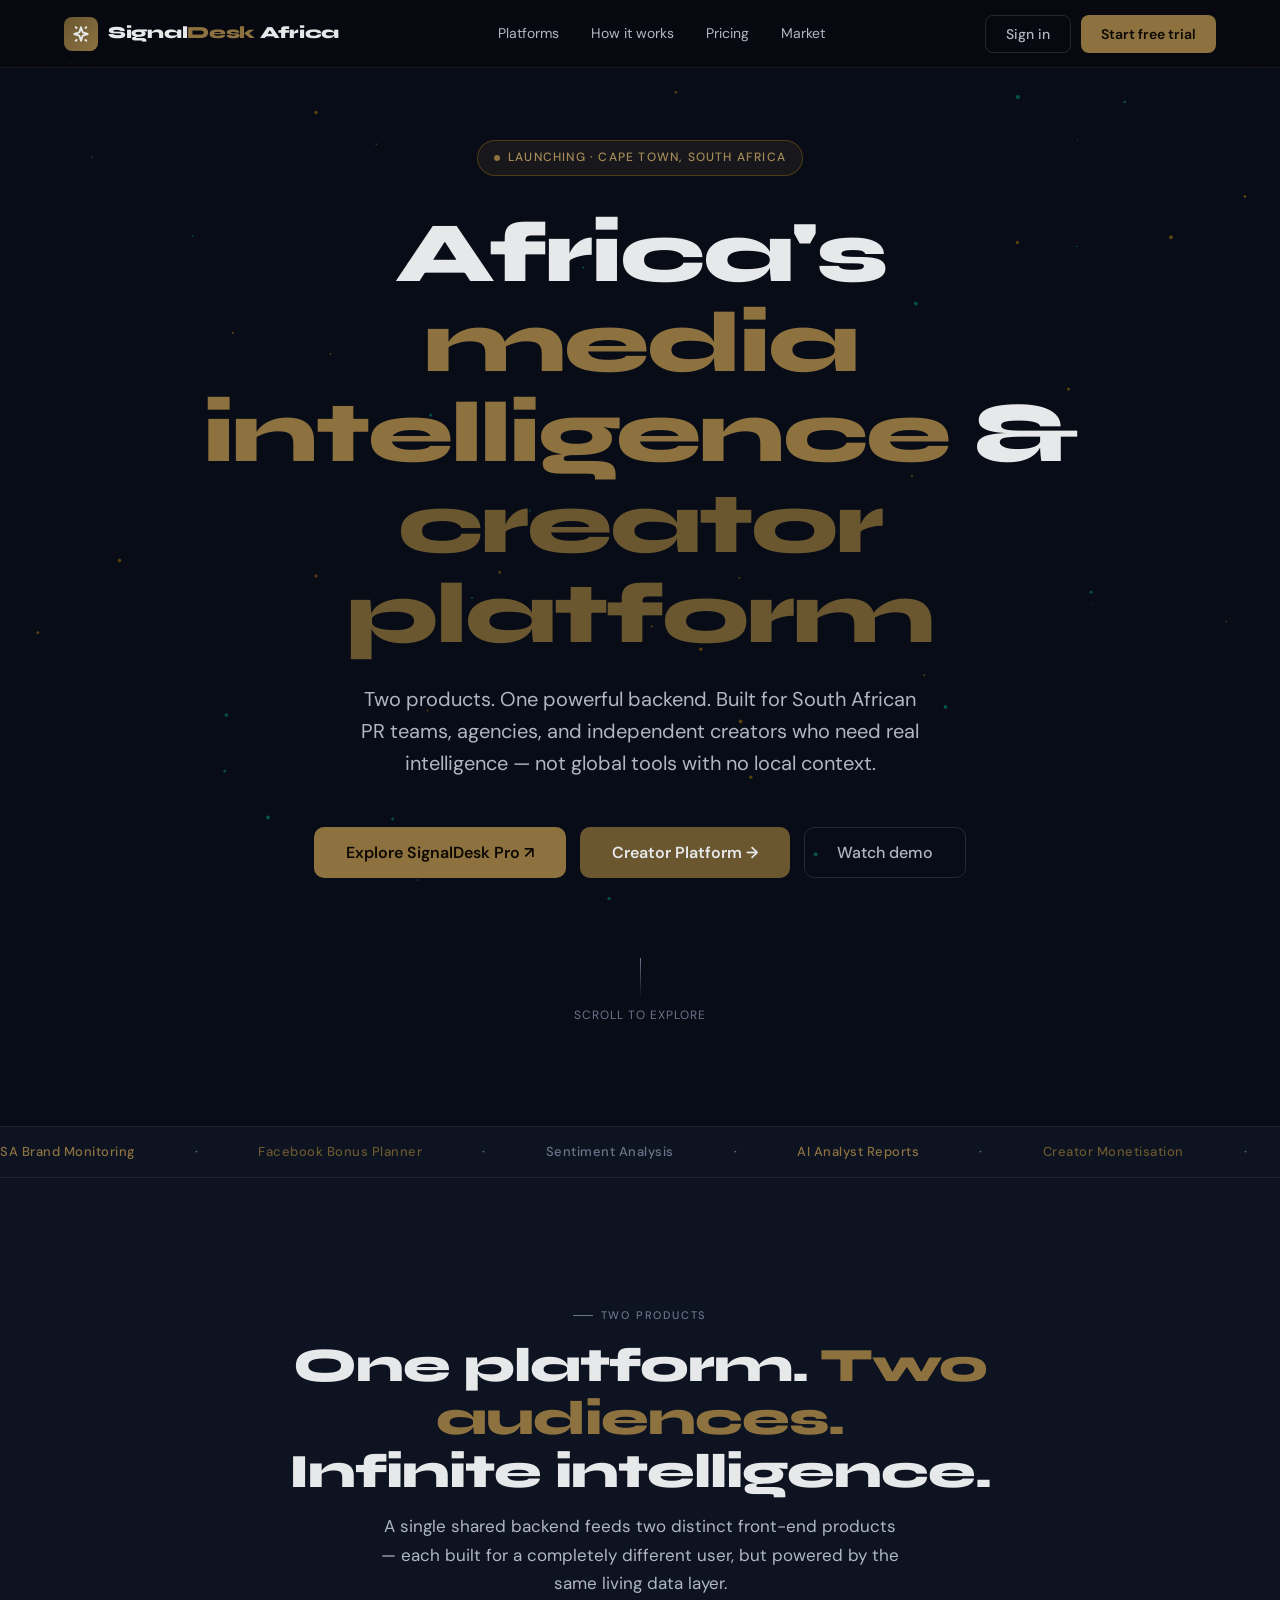
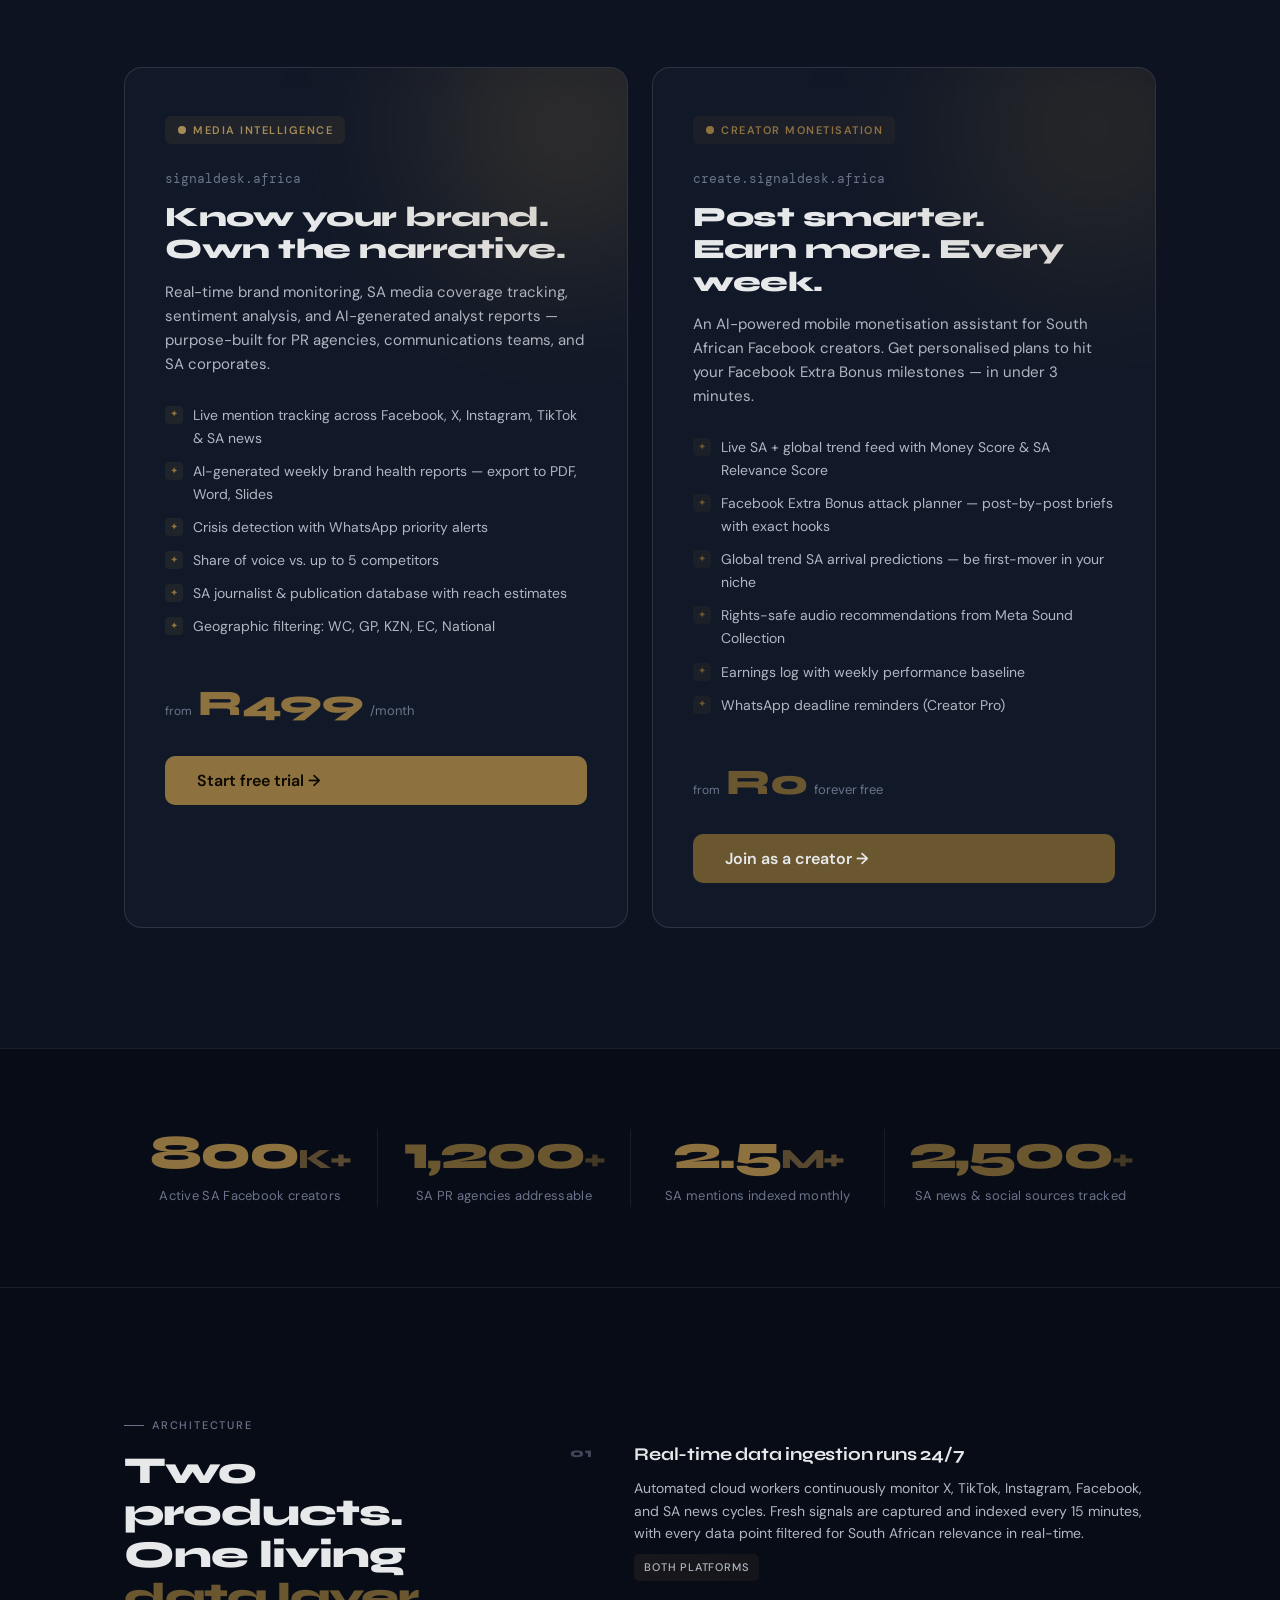
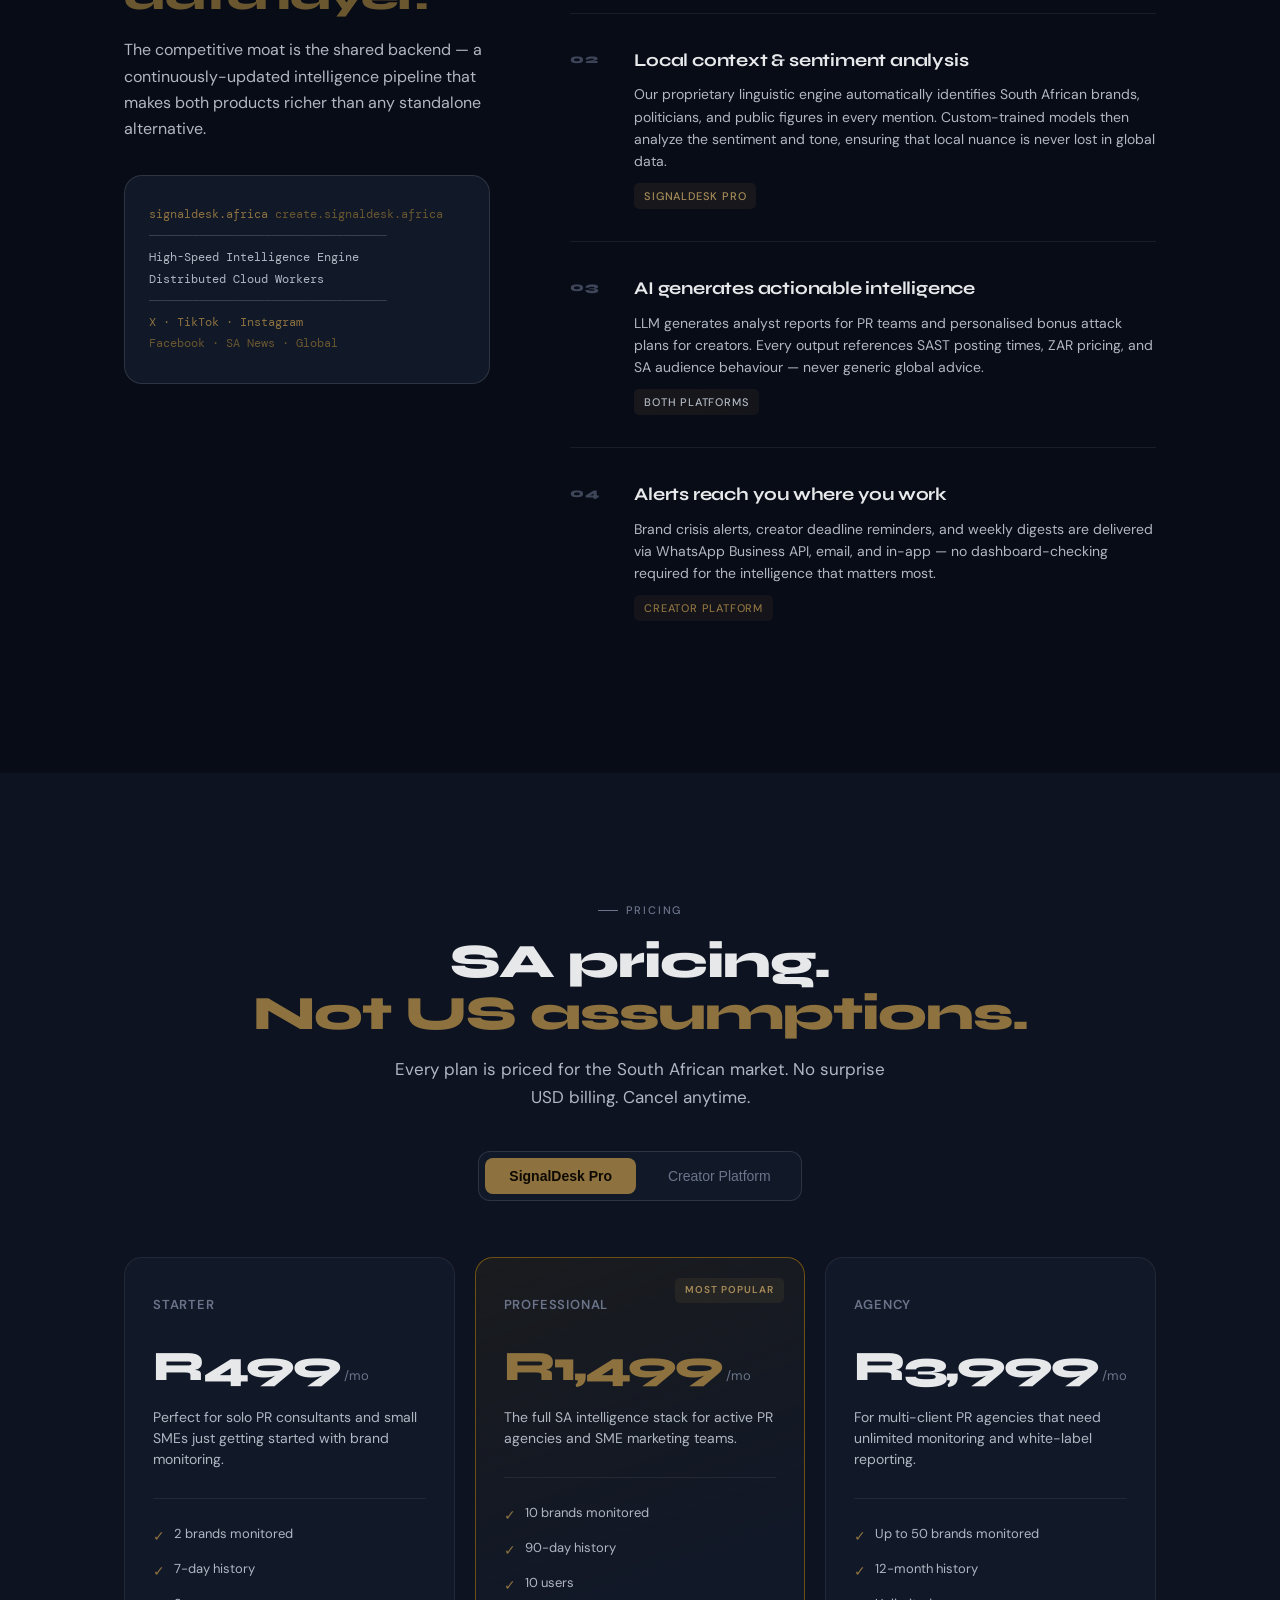
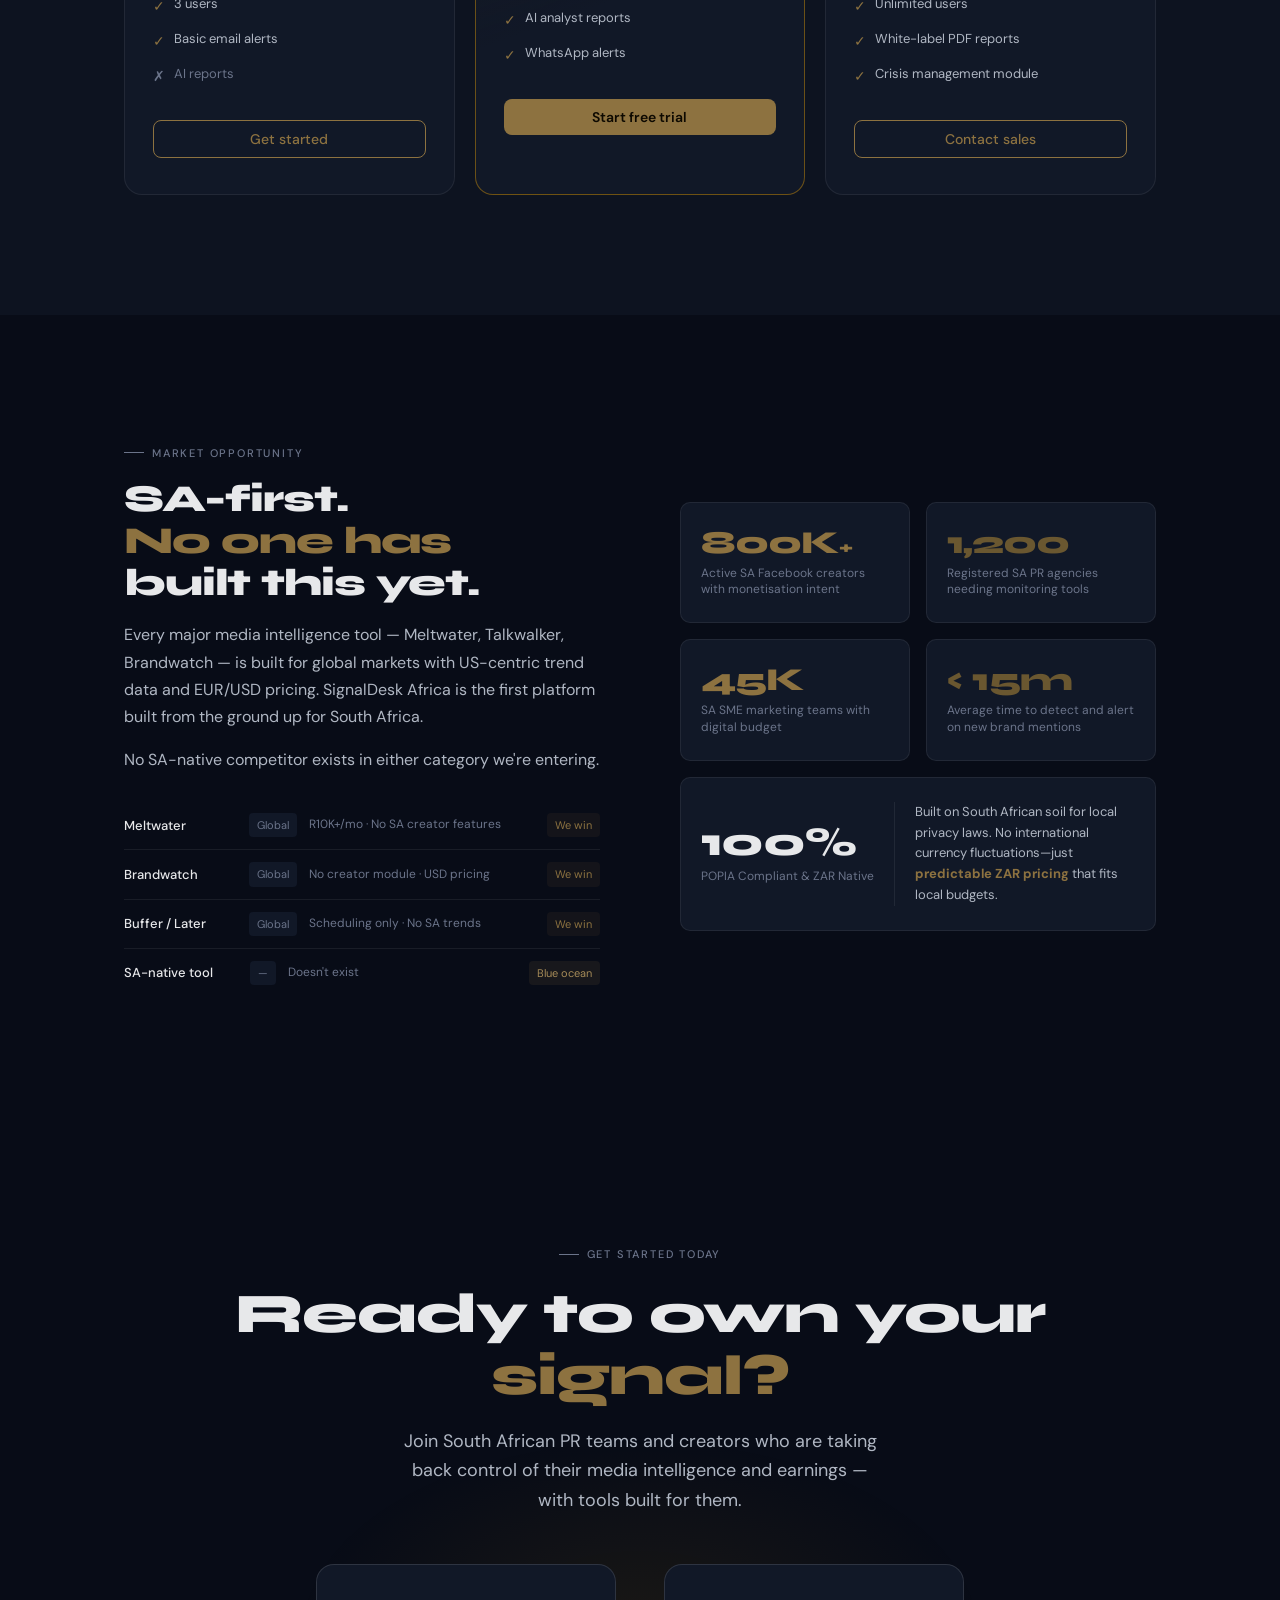
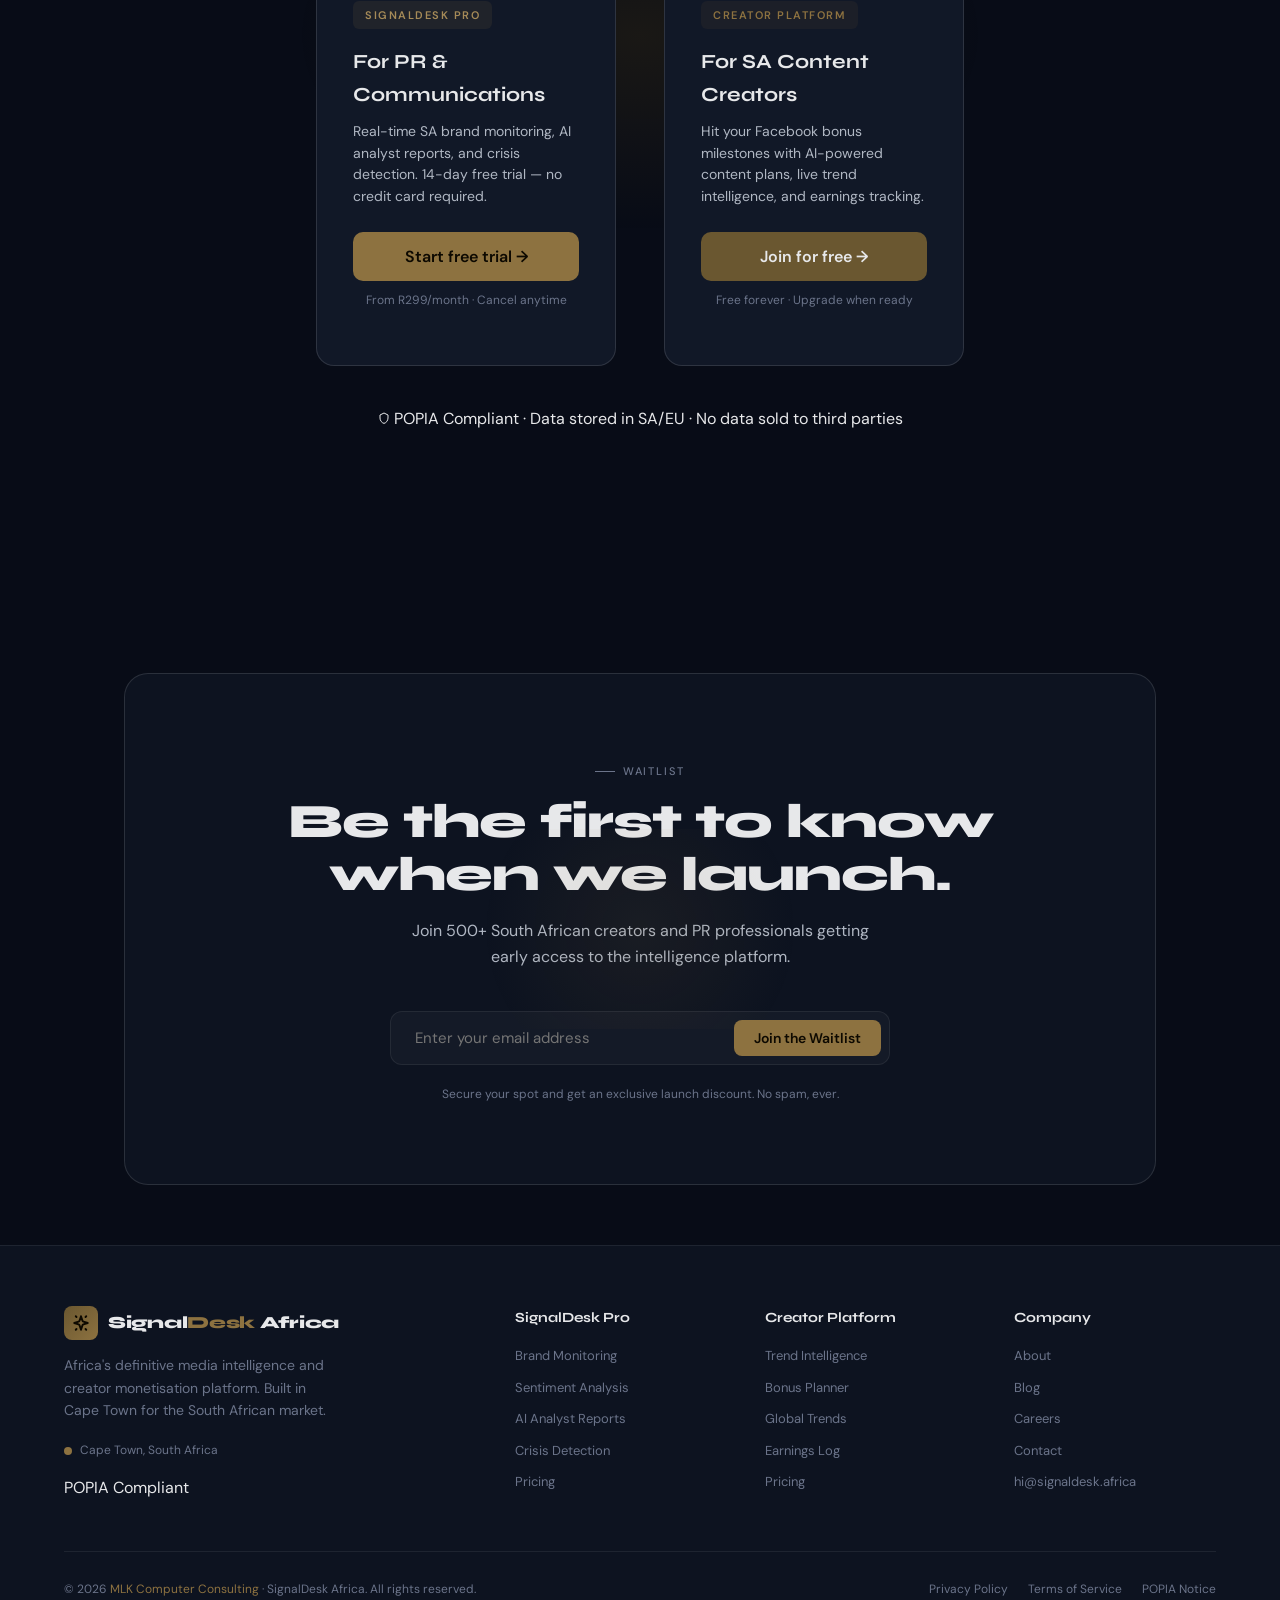
==== index.html @ 89697240 "initial commit" ====
<!DOCTYPE html>
<html lang="en">
<head>
<meta charset="UTF-8">
<meta name="viewport" content="width=device-width, initial-scale=1.0">
<title>SignalDesk Africa — Media Intelligence & Creator Platform</title>
<link rel="preconnect" href="https://fonts.googleapis.com">
<link href="https://fonts.googleapis.com/css2?family=Syne:wght@400;600;700;800&family=DM+Sans:ital,wght@0,300;0,400;0,500;1,300&family=DM+Mono:wght@400;500&display=swap" rel="stylesheet">
<style>
  :root {
    --ink: #080C17;
    --ink-2: #0D1320;
    --ink-3: #111827;
    --ink-4: #1A2235;
    --gold: #8D7240;
    --gold-light: #A68B58;
    --gold-dim: rgba(141, 114, 64, 0.12);
    --gold-dark: #6A5730;
    --accent: #6A5730;
    --accent-light: #8D7240;
    --accent-dim: rgba(106, 87, 48, 0.12);
    --cream: #E7E8EA;
    --cream-2: #B0B7C3;
    --muted: #6B748A;
    --muted-2: #3F4659;
    --border: rgba(255,255,255,0.07);
    --border-2: rgba(255,255,255,0.12);
    --r: 10px;
    --r-lg: 18px;
  }
  *, *::before, *::after { box-sizing: border-box; margin: 0; padding: 0; }
  html { scroll-behavior: smooth; }
  body {
    background: var(--ink);
    color: var(--cream);
    font-family: 'DM Sans', sans-serif;
    font-size: 16px;
    line-height: 1.65;
    overflow-x: hidden;
  }
  a { color: inherit; text-decoration: none; }
  img { display: block; max-width: 100%; }

  /* ── CANVAS BACKGROUND ── */
  #bg-canvas {
    position: fixed; inset: 0; z-index: 0;
    pointer-events: none; opacity: 0.35;
  }

  /* ── NAV ── */
  nav {
    position: fixed; top: 0; left: 0; right: 0; z-index: 100;
    display: flex; align-items: center; justify-content: space-between;
    padding: 0 5vw; height: 68px;
    background: rgba(9,9,15,0.75);
    backdrop-filter: blur(18px);
    border-bottom: 1px solid var(--border);
  }
  .nav-logo {
    display: flex; align-items: center; gap: 10px;
  }
  .logo-mark {
    width: 34px; height: 34px;
    background: linear-gradient(135deg, var(--gold-dark), var(--gold));
    border-radius: 8px;
    display: flex; align-items: center; justify-content: center;
  }
  .logo-mark svg { width: 18px; height: 18px; }
  .logo-text {
    font-family: 'Syne', sans-serif;
    font-weight: 800; font-size: 17px;
    letter-spacing: -0.3px;
  }
  .logo-text span { color: var(--gold); }
  .nav-links {
    display: flex; align-items: center; gap: 32px;
    list-style: none;
  }
  .nav-links a {
    font-size: 14px; font-weight: 400; color: var(--cream-2);
    transition: color .2s;
  }
  .nav-links a:hover { color: var(--cream); }
  .nav-cta {
    display: flex; gap: 10px;
  }
  .btn {
    display: inline-flex; align-items: center; gap: 6px;
    padding: 9px 20px; border-radius: 8px;
    font-family: 'DM Sans', sans-serif;
    font-size: 14px; font-weight: 500;
    cursor: pointer; transition: all .2s;
    border: none;
  }
  .btn-ghost {
    background: transparent;
    color: var(--cream-2);
    border: 1px solid var(--border-2);
  }
  .btn-ghost:hover { background: var(--ink-3); color: var(--cream); }
  .btn-gold {
    background: var(--gold);
    color: #0D0900;
    font-weight: 600;
  }
  .btn-gold:hover { background: var(--gold-light); transform: translateY(-1px); }
  .btn-accent {
    background: var(--accent);
    color: var(--cream);
    font-weight: 600;
  }
  .btn-accent:hover { background: var(--accent-light); transform: translateY(-1px); }
  .btn-lg { padding: 14px 32px; font-size: 16px; border-radius: 10px; }
  .btn-outline-gold {
    background: transparent;
    color: var(--gold);
    border: 1px solid var(--gold);
  }
  .btn-outline-gold:hover { background: var(--gold-dim); }

  /* ── LAYOUT ── */
  .container { max-width: 1160px; margin: 0 auto; padding: 0 5vw; }
  section { position: relative; z-index: 1; }

  /* ── HERO ── */
  .hero {
    min-height: 100vh;
    display: flex; flex-direction: column;
    justify-content: center; align-items: center;
    text-align: center;
    padding: 140px 5vw 100px;
    position: relative; overflow: hidden;
  }
  .hero-badge {
    display: inline-flex; align-items: center; gap: 8px;
    background: var(--gold-dim);
    border: 1px solid rgba(240,165,0,0.25);
    color: var(--gold-light);
    font-size: 12px; font-weight: 500; letter-spacing: 1.2px;
    text-transform: uppercase;
    padding: 7px 16px; border-radius: 100px;
    margin-bottom: 32px;
    animation: fadeUp .6s ease both;
  }
  .badge-dot {
    width: 6px; height: 6px; border-radius: 50%;
    background: var(--gold); animation: pulse 2s infinite;
  }
  @keyframes pulse {
    0%, 100% { opacity: 1; transform: scale(1); }
    50% { opacity: .5; transform: scale(.7); }
  }
  .hero h1 {
    font-family: 'Syne', sans-serif;
    font-size: clamp(42px, 7vw, 86px);
    font-weight: 800; line-height: 1.05;
    letter-spacing: -2px;
    max-width: 900px;
    animation: fadeUp .7s .1s ease both;
  }
  .hero h1 em { font-style: normal; color: var(--gold); }
  .hero h1 .accent-word { color: var(--accent); }
  .hero-sub {
    font-size: clamp(16px, 2vw, 20px);
    color: var(--cream-2); line-height: 1.6;
    max-width: 580px; margin: 24px auto 48px;
    animation: fadeUp .7s .2s ease both;
  }
  .hero-ctas {
    display: flex; gap: 14px; flex-wrap: wrap; justify-content: center;
    animation: fadeUp .7s .3s ease both;
  }
  .hero-scroll {
    margin-top: 80px;
    display: flex; flex-direction: column; align-items: center; gap: 8px;
    color: var(--muted); font-size: 12px; letter-spacing: 1px;
    text-transform: uppercase;
    animation: fadeUp .7s .5s ease both;
  }
  .scroll-line {
    width: 1px; height: 40px;
    background: linear-gradient(to bottom, var(--muted), transparent);
    animation: scrollLine 2s ease infinite;
  }
  @keyframes scrollLine {
    0% { transform: scaleY(0); transform-origin: top; opacity: 0; }
    40% { transform: scaleY(1); transform-origin: top; opacity: 1; }
    80% { transform: scaleY(1); transform-origin: bottom; opacity: 1; }
    100% { transform: scaleY(0); transform-origin: bottom; opacity: 0; }
  }
  @keyframes fadeUp {
    from { opacity: 0; transform: translateY(24px); }
    to { opacity: 1; transform: translateY(0); }
  }

  /* ── MARQUEE STRIP ── */
  .marquee-strip {
    overflow: hidden; border-top: 1px solid var(--border);
    border-bottom: 1px solid var(--border);
    background: var(--ink-2); padding: 14px 0;
  }
  .marquee-inner {
    display: flex; gap: 60px; width: max-content;
    animation: marquee 28s linear infinite;
  }
  .marquee-inner span {
    font-size: 13px; font-weight: 500; letter-spacing: .5px;
    color: var(--muted); white-space: nowrap;
  }
  .marquee-inner span.hi { color: var(--gold); }
  .marquee-inner span.t { color: var(--accent); }
  @keyframes marquee {
    from { transform: translateX(0); }
    to { transform: translateX(-50%); }
  }

  /* ── SECTION LABELS ── */
  .section-label {
    display: inline-flex; align-items: center; gap: 8px;
    font-size: 11px; font-weight: 500; letter-spacing: 1.8px;
    text-transform: uppercase; color: var(--muted);
    margin-bottom: 16px;
  }
  .section-label::before {
    content: ''; width: 20px; height: 1px; background: var(--muted);
  }

  /* ── TWO PLATFORMS ── */
  .platforms {
    padding: 120px 0;
    background: var(--ink-2);
  }
  .platforms-intro { text-align: center; margin-bottom: 70px; }
  .section-title {
    font-family: 'Syne', sans-serif;
    font-size: clamp(30px, 4vw, 48px);
    font-weight: 800; letter-spacing: -1px;
    line-height: 1.1;
  }
  .section-title em { font-style: normal; }
  .section-sub {
    font-size: 17px; color: var(--cream-2); margin-top: 14px;
    max-width: 520px; margin-left: auto; margin-right: auto;
  }
  .platform-grid {
    display: grid; grid-template-columns: 1fr 1fr; gap: 24px;
  }
  .platform-card {
    border-radius: var(--r-lg);
    border: 1px solid var(--border-2);
    padding: 48px 40px 44px;
    position: relative; overflow: hidden;
    transition: border-color .3s, transform .3s;
  }
  .platform-card:hover { transform: translateY(-4px); }
  .platform-card.pro { background: var(--ink-3); }
  .platform-card.pro:hover { border-color: rgba(240,165,0,0.4); }
  .platform-card.creator { background: var(--ink-3); }
  .platform-card.creator:hover { border-color: rgba(0,212,160,0.4); }
  .card-glow {
    position: absolute; top: -80px; right: -80px;
    width: 280px; height: 280px; border-radius: 50%;
    filter: blur(80px); opacity: .25; pointer-events: none;
  }
  .pro .card-glow { background: var(--gold); }
  .creator .card-glow { background: var(--accent); }
  .platform-tag {
    display: inline-flex; align-items: center; gap: 6px;
    font-size: 11px; font-weight: 600; letter-spacing: 1.5px;
    text-transform: uppercase; padding: 5px 12px; border-radius: 6px;
    margin-bottom: 24px;
  }
  .pro .platform-tag { background: var(--gold-dim); color: var(--gold-light); }
  .creator .platform-tag { background: var(--accent-dim); color: var(--accent-light); }
  .platform-domain {
    font-family: 'DM Mono', monospace;
    font-size: 13px; color: var(--muted); margin-bottom: 12px;
  }
  .platform-card h3 {
    font-family: 'Syne', sans-serif;
    font-size: 28px; font-weight: 800; line-height: 1.15;
    letter-spacing: -.5px; margin-bottom: 14px;
  }
  .platform-card p { color: var(--cream-2); font-size: 15px; line-height: 1.6; margin-bottom: 28px; }
  .feature-list { list-style: none; display: flex; flex-direction: column; gap: 10px; margin-bottom: 36px; }
  .feature-list li {
    display: flex; align-items: flex-start; gap: 10px;
    font-size: 14px; color: var(--cream-2);
  }
  .feat-icon {
    width: 18px; height: 18px; border-radius: 4px;
    display: flex; align-items: center; justify-content: center;
    flex-shrink: 0; margin-top: 2px; font-size: 10px;
  }
  .pro .feat-icon { background: var(--gold-dim); color: var(--gold); }
  .creator .feat-icon { background: var(--accent-dim); color: var(--accent); }
  .platform-price {
    display: flex; align-items: baseline; gap: 6px; margin-bottom: 22px;
  }
  .price-from { font-size: 12px; color: var(--muted); }
  .price-num {
    font-family: 'Syne', sans-serif;
    font-size: 36px; font-weight: 800;
  }
  .pro .price-num { color: var(--gold); }
  .creator .price-num { color: var(--accent); }
  .price-unit { font-size: 13px; color: var(--muted); }

  /* ── STATS BAND ── */
  .stats-band {
    padding: 80px 0;
    border-top: 1px solid var(--border); border-bottom: 1px solid var(--border);
  }
  .stats-grid {
    display: grid; grid-template-columns: repeat(4, 1fr); gap: 0;
  }
  .stat-item {
    text-align: center; padding: 0 24px;
    border-right: 1px solid var(--border);
  }
  .stat-item:last-child { border-right: none; }
  .stat-num {
    font-family: 'Syne', sans-serif;
    font-size: 48px; font-weight: 800; line-height: 1;
    letter-spacing: -2px; margin-bottom: 8px;
  }
  .stat-num .u { font-size: 28px; opacity: .6; }
  .stat-item:nth-child(1) .stat-num { color: var(--gold); }
  .stat-item:nth-child(2) .stat-num { color: var(--accent); }
  .stat-item:nth-child(3) .stat-num { color: var(--gold); }
  .stat-item:nth-child(4) .stat-num { color: var(--accent); }
  .stat-label { font-size: 13px; color: var(--muted); letter-spacing: .3px; }

  /* ── HOW IT WORKS ── */
  .how { padding: 120px 0; }
  .how-grid {
    display: grid; grid-template-columns: 1fr 1.6fr; gap: 80px; align-items: start;
  }
  .how-left { position: sticky; top: 100px; }
  .how-left h2 { margin-bottom: 20px; }
  .how-left p { color: var(--cream-2); font-size: 16px; margin-bottom: 32px; }
  .arch-visual {
    background: var(--ink-3);
    border: 1px solid var(--border-2);
    border-radius: var(--r-lg);
    padding: 28px 24px; font-family: 'DM Mono', monospace;
    font-size: 12px; line-height: 1.8; color: var(--muted);
  }
  .arch-visual .c { color: var(--cream-2); }
  .arch-visual .g { color: var(--gold); }
  .arch-visual .t { color: var(--accent); }
  .arch-visual .m { color: var(--muted-2); }
  .steps { display: flex; flex-direction: column; gap: 0; }
  .step {
    display: flex; gap: 28px;
    padding: 32px 0; border-bottom: 1px solid var(--border);
    transition: opacity .3s;
  }
  .step:last-child { border-bottom: none; }
  .step-num {
    font-family: 'Syne', sans-serif; font-weight: 800;
    font-size: 13px; letter-spacing: 1px;
    color: var(--muted-2); min-width: 36px; margin-top: 3px;
  }
  .step-body h4 {
    font-family: 'Syne', sans-serif; font-weight: 700;
    font-size: 18px; margin-bottom: 8px; letter-spacing: -.2px;
  }
  .step-body p { font-size: 14px; color: var(--cream-2); line-height: 1.6; }
  .step-chip {
    display: inline-block; margin-top: 10px;
    font-size: 11px; font-weight: 500; letter-spacing: .8px;
    text-transform: uppercase; padding: 4px 10px; border-radius: 5px;
  }
  .chip-gold { background: var(--gold-dim); color: var(--gold-light); }
  .chip-accent { background: var(--accent-dim); color: var(--accent-light); }
  .chip-both {
    background: linear-gradient(90deg, var(--gold-dim), var(--accent-dim));
    color: var(--cream-2);
  }

  /* ── PRICING ── */
  .pricing { padding: 120px 0; background: var(--ink-2); }
  .pricing-tabs {
    display: flex; gap: 8px; margin: 40px auto 56px;
    background: var(--ink-3);
    border: 1px solid var(--border-2);
    border-radius: 12px; padding: 6px; width: fit-content;
  }
  .ptab {
    padding: 10px 24px; border-radius: 8px;
    font-size: 14px; font-weight: 500; cursor: pointer;
    transition: all .2s; color: var(--muted); border: none;
    background: transparent;
  }
  .ptab.active-gold { background: var(--gold); color: #0D0900; font-weight: 600; }
  .ptab.active-accent { background: var(--accent); color: #001A12; font-weight: 600; }
  .pricing-grid {
    display: grid; grid-template-columns: repeat(3, 1fr); gap: 20px;
  }
  .price-card {
    background: var(--ink-3); border: 1px solid var(--border);
    border-radius: var(--r-lg); padding: 36px 28px;
    transition: all .3s; position: relative; overflow: hidden;
  }
  .price-card:hover { transform: translateY(-3px); border-color: var(--border-2); }
  .price-card.featured-gold {
    border-color: rgba(240,165,0,0.4);
    background: linear-gradient(160deg, rgba(240,165,0,0.06) 0%, var(--ink-3) 60%);
  }
  .price-card.featured-accent {
    border-color: rgba(0,212,160,0.4);
    background: linear-gradient(160deg, rgba(0,212,160,0.06) 0%, var(--ink-3) 60%);
  }
  .popular-badge {
    position: absolute; top: 20px; right: 20px;
    font-size: 10px; font-weight: 600; letter-spacing: 1px;
    text-transform: uppercase; padding: 4px 10px; border-radius: 5px;
  }
  .badge-gold { background: var(--gold-dim); color: var(--gold-light); }
  .badge-accent { background: var(--accent-dim); color: var(--accent-light); }
  .price-plan { font-size: 13px; font-weight: 600; color: var(--muted); letter-spacing: .8px; text-transform: uppercase; margin-bottom: 16px; }
  .price-amount { display: flex; align-items: baseline; gap: 4px; margin-bottom: 6px; }
  .price-big { font-family: 'Syne', sans-serif; font-size: 42px; font-weight: 800; letter-spacing: -2px; }
  .price-card.featured-gold .price-big { color: var(--gold); }
  .price-card.featured-accent .price-big { color: var(--accent); }
  .price-mo { font-size: 13px; color: var(--muted); }
  .price-desc { font-size: 14px; color: var(--cream-2); margin-bottom: 28px; line-height: 1.5; }
  .price-divider { height: 1px; background: var(--border); margin-bottom: 24px; }
  .price-features { list-style: none; display: flex; flex-direction: column; gap: 10px; margin-bottom: 32px; }
  .price-features li { display: flex; gap: 9px; font-size: 13px; color: var(--cream-2); align-items: flex-start; }
  .pf-icon { margin-top: 2px; font-size: 14px; }
  .pf-gold { color: var(--gold); }
  .pf-accent { color: var(--accent); }

  /* ── MARKET ── */
  .market { padding: 120px 0; }
  .market-grid { display: grid; grid-template-columns: 1fr 1fr; gap: 80px; align-items: center; }
  .market-visual { display: grid; grid-template-columns: 1fr 1fr; gap: 16px; }
  .mcard {
    background: var(--ink-3); border: 1px solid var(--border);
    border-radius: var(--r); padding: 24px 20px;
    transition: all .3s;
  }
  .mcard:hover { border-color: var(--border-2); transform: translateY(-2px); }
  .mcard-num {
    font-family: 'Syne', sans-serif; font-size: 32px;
    font-weight: 800; letter-spacing: -1px; line-height: 1;
    margin-bottom: 6px;
  }
  .mcard:nth-child(1) .mcard-num, .mcard:nth-child(3) .mcard-num { color: var(--gold); }
  .mcard:nth-child(2) .mcard-num, .mcard:nth-child(4) .mcard-num { color: var(--accent); }
  .mcard-label { font-size: 12px; color: var(--muted); line-height: 1.4; }
  .mcard.span-2 { grid-column: span 2; display: flex; align-items: center; gap: 20px; }
  .mcard.span-2 .mcard-num { font-size: 40px; }
  .market-text h2 { margin-bottom: 18px; }
  .market-text p { color: var(--cream-2); font-size: 16px; line-height: 1.7; margin-bottom: 16px; }
  .competitor-row {
    display: flex; align-items: center; gap: 12px;
    padding: 12px 0; border-bottom: 1px solid var(--border);
    font-size: 13px;
  }
  .competitor-row:last-child { border-bottom: none; }
  .comp-name { flex: 1; font-weight: 500; }
  .comp-tag { font-size: 11px; color: var(--muted); background: var(--ink-3); border-radius: 4px; padding: 3px 8px; }
  .comp-weakness { font-size: 12px; color: var(--muted); flex: 2; }
  .comp-win {
    font-size: 11px; color: var(--accent-light);
    background: var(--accent-dim); border-radius: 4px; padding: 3px 8px;
  }

  /* ── CTA SECTION ── */
  .cta-section {
    padding: 120px 0; text-align: center;
    position: relative; overflow: hidden;
  }
  .cta-glow {
    position: absolute; left: 50%; top: 50%;
    transform: translate(-50%, -50%);
    width: 700px; height: 400px; border-radius: 50%;
    background: radial-gradient(ellipse, rgba(240,165,0,0.08) 0%, transparent 70%);
    pointer-events: none;
  }
  .cta-section h2 { margin-bottom: 20px; }
  .cta-section p { color: var(--cream-2); font-size: 18px; max-width: 480px; margin: 0 auto 48px; }
  .cta-double {
    display: flex; gap: 48px; justify-content: center; align-items: stretch;
    flex-wrap: wrap;
  }
  .cta-card {
    background: var(--ink-3); border: 1px solid var(--border-2);
    border-radius: var(--r-lg); padding: 36px 36px 32px;
    width: 300px; text-align: left;
    transition: all .3s;
  }
  .cta-card:hover { transform: translateY(-4px); }
  .cta-card.cta-pro:hover { border-color: rgba(240,165,0,.4); }
  .cta-card.cta-cre:hover { border-color: rgba(0,212,160,.4); }
  .cta-card h3 { font-family: 'Syne', sans-serif; font-size: 20px; font-weight: 700; margin-bottom: 10px; }
  .cta-card p { font-size: 14px; color: var(--cream-2); margin-bottom: 24px; line-height: 1.55; }

  /* ── FOOTER ── */
  footer {
    background: var(--ink-2);
    border-top: 1px solid var(--border);
    padding: 60px 5vw 36px;
  }
  .footer-top {
    display: grid; grid-template-columns: 2fr 1fr 1fr 1fr;
    gap: 48px; padding-bottom: 48px;
    border-bottom: 1px solid var(--border);
  }
  .footer-brand p { font-size: 14px; color: var(--muted); line-height: 1.6; margin: 14px 0 20px; max-width: 280px; }
  .footer-location {
    display: flex; align-items: center; gap: 8px;
    font-size: 12px; color: var(--muted);
  }
  .loc-dot { width: 8px; height: 8px; border-radius: 50%; background: var(--gold); }
  .footer-col h5 { font-family: 'Syne', sans-serif; font-size: 14px; font-weight: 700; margin-bottom: 16px; }
  .footer-col a { display: block; font-size: 13px; color: var(--muted); margin-bottom: 10px; transition: color .2s; }
  .footer-col a:hover { color: var(--cream); }
  .footer-bottom {
    display: flex; justify-content: space-between; align-items: center;
    padding-top: 28px; flex-wrap: wrap; gap: 12px;
  }
  .footer-bottom p { font-size: 12px; color: var(--muted); }
  .footer-legal { display: flex; gap: 20px; }
  .footer-legal a { font-size: 12px; color: var(--muted); transition: color .2s; }
  .footer-legal a:hover { color: var(--cream); }

  /* ── SUBSCRIBE SECTION ── */
  .subscribe { padding: 120px 0 60px; }
  .sub-card {
    background: var(--ink-2);
    border: 1px solid var(--border-2);
    border-radius: 24px;
    padding: 80px 40px;
    text-align: center;
    position: relative;
    overflow: hidden;
  }
  .sub-glow {
    position: absolute; top: 50%; left: 50%;
    transform: translate(-50%, -50%);
    width: 400px; height: 200px;
    background: radial-gradient(circle, rgba(141, 114, 64, 0.1) 0%, transparent 70%);
    pointer-events: none;
  }
  .sub-card h2 { margin-bottom: 16px; }
  .sub-card p { color: var(--cream-2); margin-bottom: 40px; max-width: 480px; margin-left: auto; margin-right: auto; }
  .sub-form {
    display: flex; gap: 12px; max-width: 500px; margin: 0 auto 20px;
    background: rgba(255,255,255,0.03);
    padding: 8px; border-radius: 12px;
    border: 1px solid var(--border);
  }
  .sub-form input {
    flex: 1; background: transparent; border: none;
    padding: 0 16px; color: var(--cream);
    font-family: 'DM Sans', sans-serif; font-size: 15px;
  }
  .sub-form input:focus { outline: none; }
  .sub-note { font-size: 12px !important; color: var(--muted) !important; margin-bottom: 0 !important; }

  /* ── HIDDEN PLATFORM PANELS ── */
  .pricing-panel { display: none; }
  .pricing-panel.active { display: block; }

  /* ── SCROLL REVEAL ── */
  .reveal {
    opacity: 0; transform: translateY(30px);
    transition: opacity .7s ease, transform .7s ease;
  }
  .reveal.visible { opacity: 1; transform: translateY(0); }

  @media (max-width: 860px) {
    .platform-grid, .how-grid, .market-grid, .pricing-grid, .stats-grid { grid-template-columns: 1fr; }
    .footer-top { grid-template-columns: 1fr 1fr; }
    .cta-double { flex-direction: column; align-items: center; }
    .how-left { position: static; }
    .stat-item { border-right: none; border-bottom: 1px solid var(--border); padding: 24px; }
    .stat-item:last-child { border-bottom: none; }
    .nav-links { display: none; }
  }
</style>
</head>
<body>

<canvas id="bg-canvas"></canvas>

<!-- NAV -->
<nav>
  <div class="nav-logo">
    <div class="logo-mark">
      <svg width="20" height="20" viewBox="0 0 24 24" fill="none" stroke="#E7E8EA" stroke-width="2.5" stroke-linecap="round" stroke-linejoin="round" class="lucide lucide-sparkles"><path d="m12 3-1.912 5.813a2 2 0 0 1-1.275 1.275L3 12l5.813 1.912a2 2 0 0 1 1.275 1.275L12 21l1.912-5.813a2 2 0 0 1 1.275-1.275L21 12l-5.813-1.912a2 2 0 0 1-1.275-1.275L12 3Z"/><path d="m5 3 1 1"/><path d="m19 3-1 1"/><path d="m5 21 1-1"/><path d="m19 21-1-1"/></svg>
    </div>
    <div class="logo-text">Signal<span>Desk</span> Africa</div>
  </div>
  <ul class="nav-links">
    <li><a href="#platforms">Platforms</a></li>
    <li><a href="#how">How it works</a></li>
    <li><a href="#pricing">Pricing</a></li>
    <li><a href="#market">Market</a></li>
  </ul>
  <div class="nav-cta">
    <button class="btn btn-ghost">Sign in</button>
    <button class="btn btn-gold">Start free trial</button>
  </div>
</nav>

<!-- HERO -->
<section class="hero">
  <div class="hero-badge">
    <div class="badge-dot"></div>
    Launching · Cape Town, South Africa
  </div>
  <h1>Africa's <em>media intelligence</em> &<br><span class="accent-word">creator platform</span></h1>
  <p class="hero-sub">Two products. One powerful backend. Built for South African PR teams, agencies, and independent creators who need real intelligence — not global tools with no local context.</p>
  <div class="hero-ctas">
    <button class="btn btn-gold btn-lg">Explore SignalDesk Pro ↗</button>
    <button class="btn btn-accent btn-lg">Creator Platform →</button>
    <button class="btn btn-ghost btn-lg">Watch demo</button>
  </div>
  <div class="hero-scroll">
    <div class="scroll-line"></div>
    Scroll to explore
  </div>
</section>

<!-- MARQUEE -->
<div class="marquee-strip">
  <div class="marquee-inner">
    <span class="hi">SA Brand Monitoring</span>
    <span>·</span>
    <span class="t">Facebook Bonus Planner</span>
    <span>·</span>
    <span>Sentiment Analysis</span>
    <span>·</span>
    <span class="hi">AI Analyst Reports</span>
    <span>·</span>
    <span class="t">Creator Monetisation</span>
    <span>·</span>
    <span>SA Trend Intelligence</span>
    <span>·</span>
    <span class="hi">PR Agency Tools</span>
    <span>·</span>
    <span class="t">WhatsApp Alerts</span>
    <span>·</span>
    <span>POPIA Compliant</span>
    <span>·</span>
    <span class="hi">ZAR Pricing</span>
    <span>·</span>
    <span class="t">Rights-Safe Audio</span>
    <span>·</span>
    <span>SME Marketing</span>
    <span>·</span>
    <!-- duplicate for seamless loop -->
    <span class="hi">SA Brand Monitoring</span>
    <span>·</span>
    <span class="t">Facebook Bonus Planner</span>
    <span>·</span>
    <span>Sentiment Analysis</span>
    <span>·</span>
    <span class="hi">AI Analyst Reports</span>
    <span>·</span>
    <span class="t">Creator Monetisation</span>
    <span>·</span>
    <span>SA Trend Intelligence</span>
    <span>·</span>
    <span class="hi">PR Agency Tools</span>
    <span>·</span>
    <span class="t">WhatsApp Alerts</span>
    <span>·</span>
    <span>POPIA Compliant</span>
    <span>·</span>
    <span class="hi">ZAR Pricing</span>
    <span>·</span>
    <span class="t">Rights-Safe Audio</span>
    <span>·</span>
    <span>SME Marketing</span>
    <span>·</span>
  </div>
</div>

<!-- PLATFORMS -->
<section class="platforms" id="platforms">
  <div class="container">
    <div class="platforms-intro reveal">
      <div class="section-label">Two Products</div>
      <h2 class="section-title">One platform. <em style="color:var(--gold)">Two audiences.</em><br>Infinite intelligence.</h2>
      <p class="section-sub">A single shared backend feeds two distinct front-end products — each built for a completely different user, but powered by the same living data layer.</p>
    </div>
    <div class="platform-grid reveal">

      <!-- PRO CARD -->
      <div class="platform-card pro">
        <div class="card-glow"></div>
        <div class="platform-tag">
          <svg width="10" height="10" viewBox="0 0 10 10"><circle cx="5" cy="5" r="4" fill="currentColor"/></svg>
          Media Intelligence
        </div>
        <div class="platform-domain">signaldesk.africa</div>
        <h3>Know your brand.<br>Own the narrative.</h3>
        <p>Real-time brand monitoring, SA media coverage tracking, sentiment analysis, and AI-generated analyst reports — purpose-built for PR agencies, communications teams, and SA corporates.</p>
        <ul class="feature-list">
          <li><div class="feat-icon">✦</div>Live mention tracking across Facebook, X, Instagram, TikTok & SA news</li>
          <li><div class="feat-icon">✦</div>AI-generated weekly brand health reports — export to PDF, Word, Slides</li>
          <li><div class="feat-icon">✦</div>Crisis detection with WhatsApp priority alerts</li>
          <li><div class="feat-icon">✦</div>Share of voice vs. up to 5 competitors</li>
          <li><div class="feat-icon">✦</div>SA journalist & publication database with reach estimates</li>
          <li><div class="feat-icon">✦</div>Geographic filtering: WC, GP, KZN, EC, National</li>
        </ul>
        <div class="platform-price">
          <span class="price-from">from</span>
          <span class="price-num">R499</span>
          <span class="price-unit">/month</span>
        </div>
        <button class="btn btn-gold btn-lg" style="width:100%">Start free trial →</button>
      </div>

      <!-- CREATOR CARD -->
      <div class="platform-card creator">
        <div class="card-glow"></div>
        <div class="platform-tag">
          <svg width="10" height="10" viewBox="0 0 10 10"><circle cx="5" cy="5" r="4" fill="currentColor"/></svg>
          Creator Monetisation
        </div>
        <div class="platform-domain">create.signaldesk.africa</div>
        <h3>Post smarter.<br>Earn more. Every week.</h3>
        <p>An AI-powered mobile monetisation assistant for South African Facebook creators. Get personalised plans to hit your Facebook Extra Bonus milestones — in under 3 minutes.</p>
        <ul class="feature-list">
          <li><div class="feat-icon">✦</div>Live SA + global trend feed with Money Score & SA Relevance Score</li>
          <li><div class="feat-icon">✦</div>Facebook Extra Bonus attack planner — post-by-post briefs with exact hooks</li>
          <li><div class="feat-icon">✦</div>Global trend SA arrival predictions — be first-mover in your niche</li>
          <li><div class="feat-icon">✦</div>Rights-safe audio recommendations from Meta Sound Collection</li>
          <li><div class="feat-icon">✦</div>Earnings log with weekly performance baseline</li>
          <li><div class="feat-icon">✦</div>WhatsApp deadline reminders (Creator Pro)</li>
        </ul>
        <div class="platform-price">
          <span class="price-from">from</span>
          <span class="price-num">R0</span>
          <span class="price-unit">forever free</span>
        </div>
        <button class="btn btn-accent btn-lg" style="width:100%">Join as a creator →</button>
      </div>

    </div>
  </div>
</section>

<!-- STATS -->
<section class="stats-band">
  <div class="container">
    <div class="stats-grid reveal">
      <div class="stat-item">
        <div class="stat-num">800<span class="u">K+</span></div>
        <div class="stat-label">Active SA Facebook creators</div>
      </div>
      <div class="stat-item">
        <div class="stat-num">1,200<span class="u">+</span></div>
        <div class="stat-label">SA PR agencies addressable</div>
      </div>
      <div class="stat-item">
        <div class="stat-num">2.5<span class="u">M+</span></div>
        <div class="stat-label">SA mentions indexed monthly</div>
      </div>
      <div class="stat-item">
        <div class="stat-num">2,500<span class="u">+</span></div>
        <div class="stat-label">SA news & social sources tracked</div>
      </div>
    </div>
  </div>
</section>

<!-- HOW IT WORKS -->
<section class="how" id="how">
  <div class="container">
    <div class="how-grid">
      <div class="how-left reveal">
        <div class="section-label">Architecture</div>
        <h2 class="section-title" style="font-size:clamp(26px,3.5vw,38px)">Two products.<br>One living<br><em style="color:var(--accent)">data layer.</em></h2>
        <p>The competitive moat is the shared backend — a continuously-updated intelligence pipeline that makes both products richer than any standalone alternative.</p>
        <div class="arch-visual">
<span class="g">signaldesk.africa</span>   <span class="t">create.signaldesk.africa</span><br>
          <span class="m">─────────────────────────────────</span><br>
          <span class="c">   High-Speed Intelligence Engine</span><br>
          <span class="c">     Distributed Cloud Workers</span><br>
          <span class="m">─────────────────────────────────</span><br>
          <span class="g">X  ·  TikTok  ·  Instagram</span><br>
          <span class="t">Facebook  ·  SA News  ·  Global</span>
        </div>
      </div>
      <div class="steps reveal">
        <div class="step">
          <div class="step-num">01</div>
          <div class="step-body">
            <h4>Real-time data ingestion runs 24/7</h4>
            <p>Automated cloud workers continuously monitor X, TikTok, Instagram, Facebook, and SA news cycles. Fresh signals are captured and indexed every 15 minutes, with every data point filtered for South African relevance in real-time.</p>
            <span class="step-chip chip-both">Both Platforms</span>
          </div>
        </div>
        <div class="step">
          <div class="step-num">02</div>
          <div class="step-body">
            <h4>Local context &amp; sentiment analysis</h4>
            <p>Our proprietary linguistic engine automatically identifies South African brands, politicians, and public figures in every mention. Custom-trained models then analyze the sentiment and tone, ensuring that local nuance is never lost in global data.</p>
            <span class="step-chip chip-gold">SignalDesk Pro</span>
          </div>
        </div>
        <div class="step">
          <div class="step-num">03</div>
          <div class="step-body">
            <h4>AI generates actionable intelligence</h4>
            <p>LLM generates analyst reports for PR teams and personalised bonus attack plans for creators. Every output references SAST posting times, ZAR pricing, and SA audience behaviour — never generic global advice.</p>
            <span class="step-chip chip-both">Both Platforms</span>
          </div>
        </div>
        <div class="step">
          <div class="step-num">04</div>
          <div class="step-body">
            <h4>Alerts reach you where you work</h4>
            <p>Brand crisis alerts, creator deadline reminders, and weekly digests are delivered via WhatsApp Business API, email, and in-app — no dashboard-checking required for the intelligence that matters most.</p>
            <span class="step-chip chip-accent">Creator Platform</span>
          </div>
        </div>
      </div>
    </div>
  </div>
</section>

<!-- PRICING -->
<section class="pricing" id="pricing">
  <div class="container">
    <div class="reveal" style="text-align:center">
      <div class="section-label">Pricing</div>
      <h2 class="section-title">SA pricing.<br><em style="color:var(--gold)">Not US assumptions.</em></h2>
      <p class="section-sub">Every plan is priced for the South African market. No surprise USD billing. Cancel anytime.</p>
    </div>

    <div class="pricing-tabs reveal" style="margin-left:auto; margin-right:auto;">
      <button class="ptab active-gold" onclick="switchPricing('pro',this)">SignalDesk Pro</button>
      <button class="ptab" onclick="switchPricing('creator',this)">Creator Platform</button>
    </div>

    <!-- PRO PLANS -->
    <div id="panel-pro" class="pricing-panel active reveal">
      <div class="pricing-grid">
        <div class="price-card">
          <div class="price-plan">Starter</div>
          <div class="price-amount"><span class="price-big" style="color:var(--cream)">R499</span><span class="price-mo">/mo</span></div>
          <p class="price-desc">Perfect for solo PR consultants and small SMEs just getting started with brand monitoring.</p>
          <div class="price-divider"></div>
          <ul class="price-features">
            <li><span class="pf-icon pf-gold">✓</span> 2 brands monitored</li>
            <li><span class="pf-icon pf-gold">✓</span> 7-day history</li>
            <li><span class="pf-icon pf-gold">✓</span> 3 users</li>
            <li><span class="pf-icon pf-gold">✓</span> Basic email alerts</li>
            <li><span class="pf-icon" style="color:var(--muted)">✗</span> <span style="color:var(--muted)">AI reports</span></li>
          </ul>
          <button class="btn btn-outline-gold" style="width:100%;justify-content:center">Get started</button>
        </div>
        <div class="price-card featured-gold">
          <div class="popular-badge badge-gold">Most popular</div>
          <div class="price-plan">Professional</div>
          <div class="price-amount"><span class="price-big">R1,499</span><span class="price-mo">/mo</span></div>
          <p class="price-desc">The full SA intelligence stack for active PR agencies and SME marketing teams.</p>
          <div class="price-divider"></div>
          <ul class="price-features">
            <li><span class="pf-icon pf-gold">✓</span> 10 brands monitored</li>
            <li><span class="pf-icon pf-gold">✓</span> 90-day history</li>
            <li><span class="pf-icon pf-gold">✓</span> 10 users</li>
            <li><span class="pf-icon pf-gold">✓</span> AI analyst reports</li>
            <li><span class="pf-icon pf-gold">✓</span> WhatsApp alerts</li>
          </ul>
          <button class="btn btn-gold" style="width:100%;justify-content:center">Start free trial</button>
        </div>
        <div class="price-card">
          <div class="price-plan">Agency</div>
          <div class="price-amount"><span class="price-big" style="color:var(--cream)">R3,999</span><span class="price-mo">/mo</span></div>
          <p class="price-desc">For multi-client PR agencies that need unlimited monitoring and white-label reporting.</p>
          <div class="price-divider"></div>
          <ul class="price-features">
            <li><span class="pf-icon pf-gold">✓</span> Up to 50 brands monitored</li>
            <li><span class="pf-icon pf-gold">✓</span> 12-month history</li>
            <li><span class="pf-icon pf-gold">✓</span> Unlimited users</li>
            <li><span class="pf-icon pf-gold">✓</span> White-label PDF reports</li>
            <li><span class="pf-icon pf-gold">✓</span> Crisis management module</li>
          </ul>
          <button class="btn btn-outline-gold" style="width:100%;justify-content:center">Contact sales</button>
        </div>
      </div>
    </div>

    <!-- CREATOR PLANS -->
    <div id="panel-creator" class="pricing-panel">
      <div class="pricing-grid reveal">
        <div class="price-card">
          <div class="price-plan">Free</div>
          <div class="price-amount"><span class="price-big" style="color:var(--cream)">R0</span><span class="price-mo">/forever</span></div>
          <p class="price-desc">New creators testing the platform. Start building your bonus strategy today.</p>
          <div class="price-divider"></div>
          <ul class="price-features">
            <li><span class="pf-icon pf-accent">✓</span> 2 bonus plans per month</li>
            <li><span class="pf-icon pf-accent">✓</span> Basic SA trend feed</li>
            <li><span class="pf-icon pf-accent">✓</span> 7-day history</li>
            <li><span class="pf-icon" style="color:var(--muted)">✗</span> <span style="color:var(--muted)">Global trends</span></li>
            <li><span class="pf-icon" style="color:var(--muted)">✗</span> <span style="color:var(--muted)">Earnings log</span></li>
          </ul>
          <button class="btn btn-ghost" style="width:100%;justify-content:center;border-color:var(--accent);color:var(--accent)">Join free</button>
        </div>
        <div class="price-card featured-accent">
          <div class="popular-badge badge-accent">Best value</div>
          <div class="price-plan">Creator</div>
          <div class="price-amount"><span class="price-big">R99</span><span class="price-mo">/mo</span></div>
          <p class="price-desc">For active creators earning from Facebook who want to maximise every bonus cycle.</p>
          <div class="price-divider"></div>
          <ul class="price-features">
            <li><span class="pf-icon pf-accent">✓</span> Unlimited bonus plans</li>
            <li><span class="pf-icon pf-accent">✓</span> SA + Africa + Global trends</li>
            <li><span class="pf-icon pf-accent">✓</span> SA Arrival Predictions</li>
            <li><span class="pf-icon pf-accent">✓</span> Earnings log</li>
            <li><span class="pf-icon pf-accent">✓</span> Rights-safe audio picks</li>
          </ul>
          <button class="btn btn-accent" style="width:100%;justify-content:center">Start creating</button>
        </div>
        <div class="price-card">
          <div class="price-plan">Creator Pro</div>
          <div class="price-amount"><span class="price-big" style="color:var(--cream)">R249</span><span class="price-mo">/mo</span></div>
          <p class="price-desc">Creators targeting brand deals and serious about scaling their Facebook income.</p>
          <div class="price-divider"></div>
          <ul class="price-features">
            <li><span class="pf-icon pf-accent">✓</span> Everything in Creator</li>
            <li><span class="pf-icon pf-accent">✓</span> Brand deal matching</li>
            <li><span class="pf-icon pf-accent">✓</span> WhatsApp deadline reminders</li>
            <li><span class="pf-icon pf-accent">✓</span> Priority AI analysis</li>
            <li><span class="pf-icon pf-accent">✓</span> R1,999/year (save 2 months)</li>
          </ul>
          <button class="btn btn-ghost" style="width:100%;justify-content:center;border-color:var(--accent);color:var(--accent)">Go Pro</button>
        </div>
      </div>
    </div>
  </div>
</section>

<!-- MARKET -->
<section class="market" id="market">
  <div class="container">
    <div class="market-grid">
      <div class="market-text reveal">
        <div class="section-label">Market Opportunity</div>
        <h2 class="section-title" style="font-size:clamp(26px,3.5vw,38px)">SA-first.<br><em style="color:var(--gold)">No one has</em><br>built this yet.</h2>
        <p>Every major media intelligence tool — Meltwater, Talkwalker, Brandwatch — is built for global markets with US-centric trend data and EUR/USD pricing. SignalDesk Africa is the first platform built from the ground up for South Africa.</p>
        <p>No SA-native competitor exists in either category we're entering.</p>
        <div style="margin-top:28px;">
          <div class="competitor-row">
            <span class="comp-name">Meltwater</span>
            <span class="comp-tag">Global</span>
            <span class="comp-weakness">R10K+/mo · No SA creator features</span>
            <span class="comp-win">We win</span>
          </div>
          <div class="competitor-row">
            <span class="comp-name">Brandwatch</span>
            <span class="comp-tag">Global</span>
            <span class="comp-weakness">No creator module · USD pricing</span>
            <span class="comp-win">We win</span>
          </div>
          <div class="competitor-row">
            <span class="comp-name">Buffer / Later</span>
            <span class="comp-tag">Global</span>
            <span class="comp-weakness">Scheduling only · No SA trends</span>
            <span class="comp-win">We win</span>
          </div>
          <div class="competitor-row">
            <span class="comp-name">SA-native tool</span>
            <span class="comp-tag">—</span>
            <span class="comp-weakness">Doesn't exist</span>
            <span class="comp-win" style="background:var(--gold-dim);color:var(--gold-light);">Blue ocean</span>
          </div>
        </div>
      </div>
      <div class="market-visual reveal">
        <div class="mcard">
          <div class="mcard-num">800K<span style="font-size:18px">+</span></div>
          <div class="mcard-label">Active SA Facebook creators with monetisation intent</div>
        </div>
        <div class="mcard">
          <div class="mcard-num">1,200</div>
          <div class="mcard-label">Registered SA PR agencies needing monitoring tools</div>
        </div>
        <div class="mcard">
          <div class="mcard-num">45K</div>
          <div class="mcard-label">SA SME marketing teams with digital budget</div>
        </div>
        <div class="mcard">
          <div class="mcard-num">&lt; 15m</div>
          <div class="mcard-label">Average time to detect and alert on new brand mentions</div>
        </div>
        <div class="mcard span-2">
          <div>
            <div class="mcard-num">100%</div>
            <div class="mcard-label">POPIA Compliant &amp; ZAR Native</div>
          </div>
          <div style="flex:1; padding-left:20px; border-left:1px solid var(--border);">
            <div style="font-size:13px; color:var(--cream-2); line-height:1.6;">Built on South African soil for local privacy laws. No international currency fluctuations—just <strong style="color:var(--gold)">predictable ZAR pricing</strong> that fits local budgets.</div>
          </div>
        </div>
      </div>
    </div>
  </div>
</section>

<!-- CTA -->
<section class="cta-section">
  <div class="cta-glow"></div>
  <div class="container">
    <div class="reveal">
      <div class="section-label" style="justify-content:center; margin-bottom:20px">Get started today</div>
      <h2 class="section-title" style="font-size:clamp(32px,5vw,56px)">Ready to own your<br><em style="color:var(--gold)">signal?</em></h2>
      <p>Join South African PR teams and creators who are taking back control of their media intelligence and earnings — with tools built for them.</p>
    </div>
    <div class="cta-double reveal" style="margin-top:48px;">
      <div class="cta-card cta-pro">
        <div class="platform-tag" style="background:var(--gold-dim); color:var(--gold-light); margin-bottom:16px;">SignalDesk Pro</div>
        <h3>For PR & Communications</h3>
        <p>Real-time SA brand monitoring, AI analyst reports, and crisis detection. 14-day free trial — no credit card required.</p>
        <button class="btn btn-gold btn-lg" style="width:100%; justify-content:center">Start free trial →</button>
        <p style="font-size:12px; color:var(--muted); margin-top:10px; text-align:center;">From R299/month · Cancel anytime</p>
      </div>
      <div class="cta-card cta-cre">
        <div class="platform-tag" style="background:var(--accent-dim); color:var(--accent-light); margin-bottom:16px;">Creator Platform</div>
        <h3>For SA Content Creators</h3>
        <p>Hit your Facebook bonus milestones with AI-powered content plans, live trend intelligence, and earnings tracking.</p>
        <button class="btn btn-accent btn-lg" style="width:100%; justify-content:center">Join for free →</button>
        <p style="font-size:12px; color:var(--muted); margin-top:10px; text-align:center;">Free forever · Upgrade when ready</p>
      </div>
    </div>
    <div class="popia-badge reveal" style="margin:40px auto 0; width:fit-content;">
      <svg width="12" height="12" viewBox="0 0 12 12"><path d="M6 1L2 3v3c0 2.5 1.7 4.8 4 5.4 2.3-.6 4-2.9 4-5.4V3L6 1z" stroke="currentColor" stroke-width="1" fill="none"/></svg>
      POPIA Compliant · Data stored in SA/EU · No data sold to third parties
    </div>
  </div>
</section>

  <!-- SUBSCRIBE -->
  <section class="subscribe">
    <div class="container">
      <div class="sub-card reveal">
        <div class="sub-glow"></div>
        <div class="section-label">Waitlist</div>
        <h2 class="section-title">Be the first to know<br>when we launch.</h2>
        <p>Join 500+ South African creators and PR professionals getting early access to the intelligence platform.</p>
        
        <form class="sub-form" action="https://formsubmit.co/hi@mlkcomputer.com" method="POST">
          <input type="text" name="_honey" style="display:none">
          <input type="hidden" name="_captcha" value="false">
          <input type="hidden" name="_subject" value="New Waitlist Lead: SignalDesk Africa">
          <input type="email" name="email" placeholder="Enter your email address" required>
          <button type="submit" class="btn btn-gold">Join the Waitlist</button>
        </form>
        <p class="sub-note">Secure your spot and get an exclusive launch discount. No spam, ever.</p>
      </div>
    </div>
  </section>

<!-- FOOTER -->
<footer>
  <div class="footer-top">
    <div class="footer-brand">
      <div class="nav-logo">
        <div class="logo-mark">
      <svg width="20" height="20" viewBox="0 0 24 24" fill="none" stroke="#0D0900" stroke-width="2.5" stroke-linecap="round" stroke-linejoin="round" class="lucide lucide-sparkles"><path d="m12 3-1.912 5.813a2 2 0 0 1-1.275 1.275L3 12l5.813 1.912a2 2 0 0 1 1.275 1.275L12 21l1.912-5.813a2 2 0 0 1 1.275-1.275L21 12l-5.813-1.912a2 2 0 0 1-1.275-1.275L12 3Z"/><path d="m5 3 1 1"/><path d="m19 3-1 1"/><path d="m5 21 1-1"/><path d="m19 21-1-1"/></svg>
        </div>
        <div class="logo-text">Signal<span>Desk</span> Africa</div>
      </div>
      <p>Africa's definitive media intelligence and creator monetisation platform. Built in Cape Town for the South African market.</p>
      <div class="footer-location">
        <div class="loc-dot"></div>
        Cape Town, South Africa
      </div>
      <div class="popia-badge" style="margin-top:14px;">POPIA Compliant</div>
    </div>
    <div class="footer-col">
      <h5>SignalDesk Pro</h5>
      <a href="#">Brand Monitoring</a>
      <a href="#">Sentiment Analysis</a>
      <a href="#">AI Analyst Reports</a>
      <a href="#">Crisis Detection</a>
      <a href="#">Pricing</a>
    </div>
    <div class="footer-col">
      <h5>Creator Platform</h5>
      <a href="#">Trend Intelligence</a>
      <a href="#">Bonus Planner</a>
      <a href="#">Global Trends</a>
      <a href="#">Earnings Log</a>
      <a href="#">Pricing</a>
    </div>
    <div class="footer-col">
      <h5>Company</h5>
      <a href="#">About</a>
      <a href="#">Blog</a>
      <a href="#">Careers</a>
      <a href="#">Contact</a>
      <a href="mailto:hi@signaldesk.africa">hi@signaldesk.africa</a>
    </div>
  </div>
  <div class="footer-bottom">
    <p>© <span id="currentYear"></span> <a href="https://mlkcomputer.com" style="color: var(--gold); text-decoration: none;">MLK Computer Consulting</a> · SignalDesk Africa. All rights reserved.</p>
    <div class="footer-legal">
      <a href="#">Privacy Policy</a>
      <a href="#">Terms of Service</a>
      <a href="#">POPIA Notice</a>
    </div>
  </div>
</footer>

<script>
// Animated signal particle canvas
(function(){
  const canvas = document.getElementById('bg-canvas');
  const ctx = canvas.getContext('2d');
  let W, H, particles = [];
  const N = 60;
  function resize(){ W = canvas.width = window.innerWidth; H = canvas.height = window.innerHeight; }
  resize(); window.addEventListener('resize', resize);
  for(let i=0;i<N;i++){
    particles.push({
      x: Math.random()*window.innerWidth,
      y: Math.random()*window.innerHeight,
      vx: (Math.random()-.5)*.3,
      vy: (Math.random()-.5)*.3,
      r: Math.random()*1.8+.4,
      gold: Math.random()>.5
    });
  }
  function draw(){
    ctx.clearRect(0,0,W,H);
    particles.forEach(p=>{
      p.x+=p.vx; p.y+=p.vy;
      if(p.x<0)p.x=W; if(p.x>W)p.x=0;
      if(p.y<0)p.y=H; if(p.y>H)p.y=0;
      ctx.beginPath();
      ctx.arc(p.x,p.y,p.r,0,Math.PI*2);
      ctx.fillStyle = p.gold ? '#F0A500' : '#00D4A0';
      ctx.fill();
    });
    particles.forEach((a,i)=>{
      particles.slice(i+1).forEach(b=>{
        const dx=a.x-b.x, dy=a.y-b.y, d=Math.sqrt(dx*dx+dy*dy);
        if(d<120){
          ctx.beginPath();
          ctx.strokeStyle = a.gold ? `rgba(240,165,0,${.15*(1-d/120)})` : `rgba(0,212,160,${.12*(1-d/120)})`;
          ctx.lineWidth=.5;
          ctx.moveTo(a.x,a.y); ctx.lineTo(b.x,b.y); ctx.stroke();
        }
      });
    });
    requestAnimationFrame(draw);
  }
  draw();
})();

// Scroll reveal
const reveals = document.querySelectorAll('.reveal');
const io = new IntersectionObserver(entries=>{
  entries.forEach(e=>{ if(e.isIntersecting){ e.target.classList.add('visible'); io.unobserve(e.target); } });
},{threshold:.12});
reveals.forEach(r=>io.observe(r));

// Set current year
document.getElementById('currentYear').textContent = new Date().getFullYear();

// Pricing tabs
function switchPricing(panel, btn){
  document.querySelectorAll('.pricing-panel').forEach(p=>p.classList.remove('active'));
  document.querySelectorAll('.ptab').forEach(b=>{ b.classList.remove('active-gold','active-accent'); });
  document.getElementById('panel-'+panel).classList.add('active');
  btn.classList.add(panel==='pro'?'active-gold':'active-accent');
}
</script>
</body>
</html>
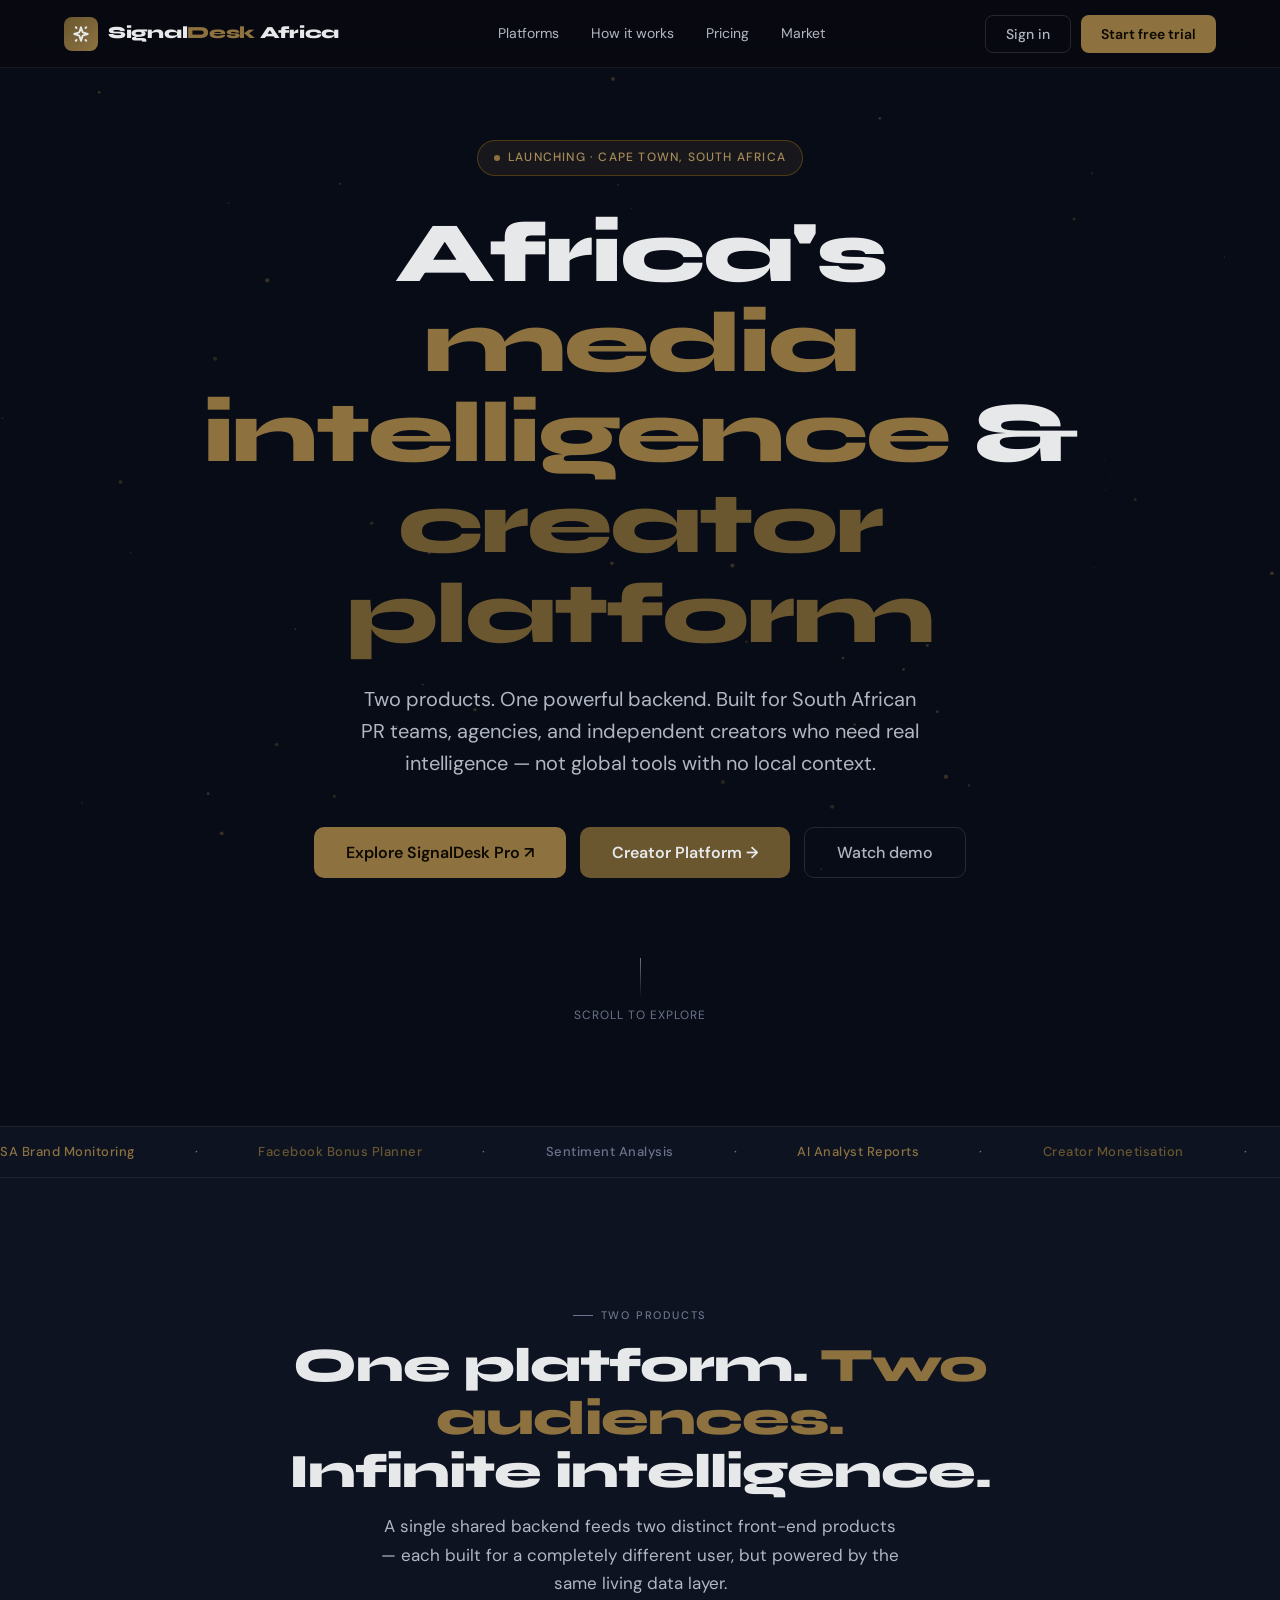
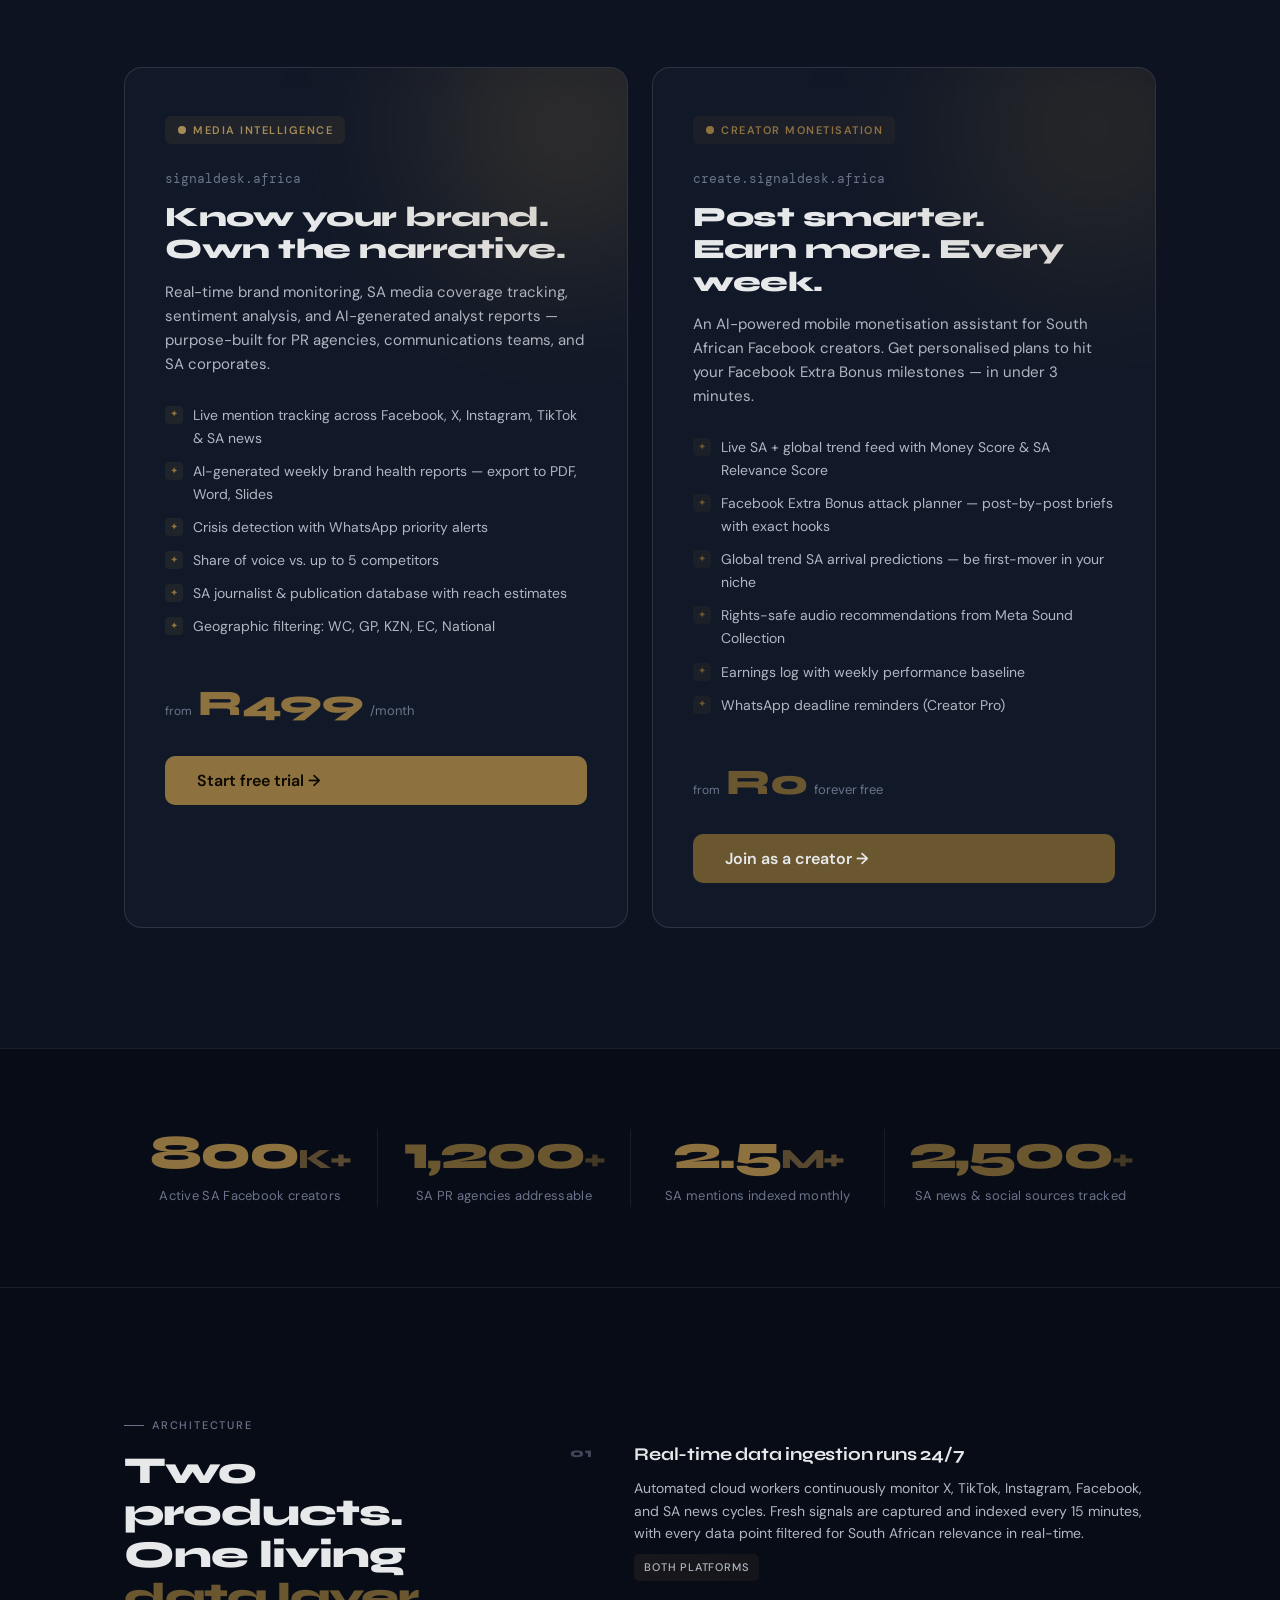
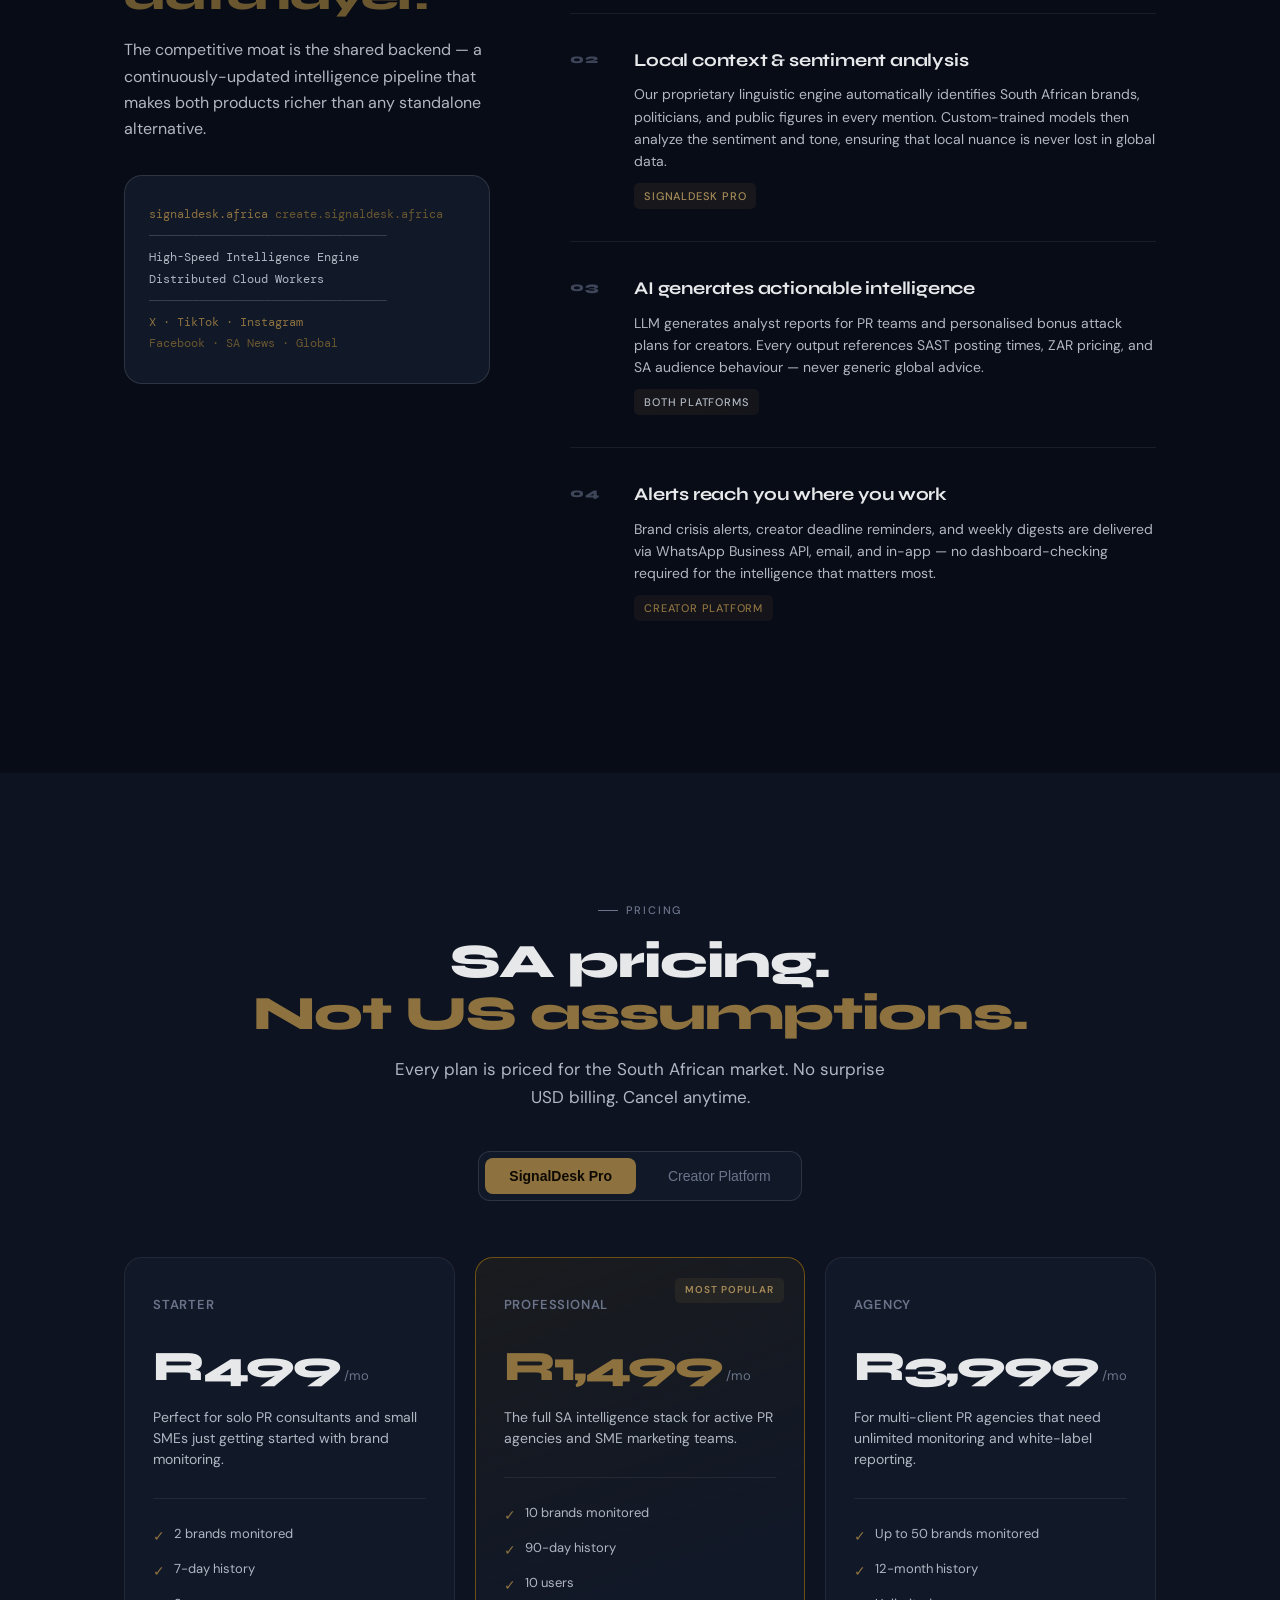
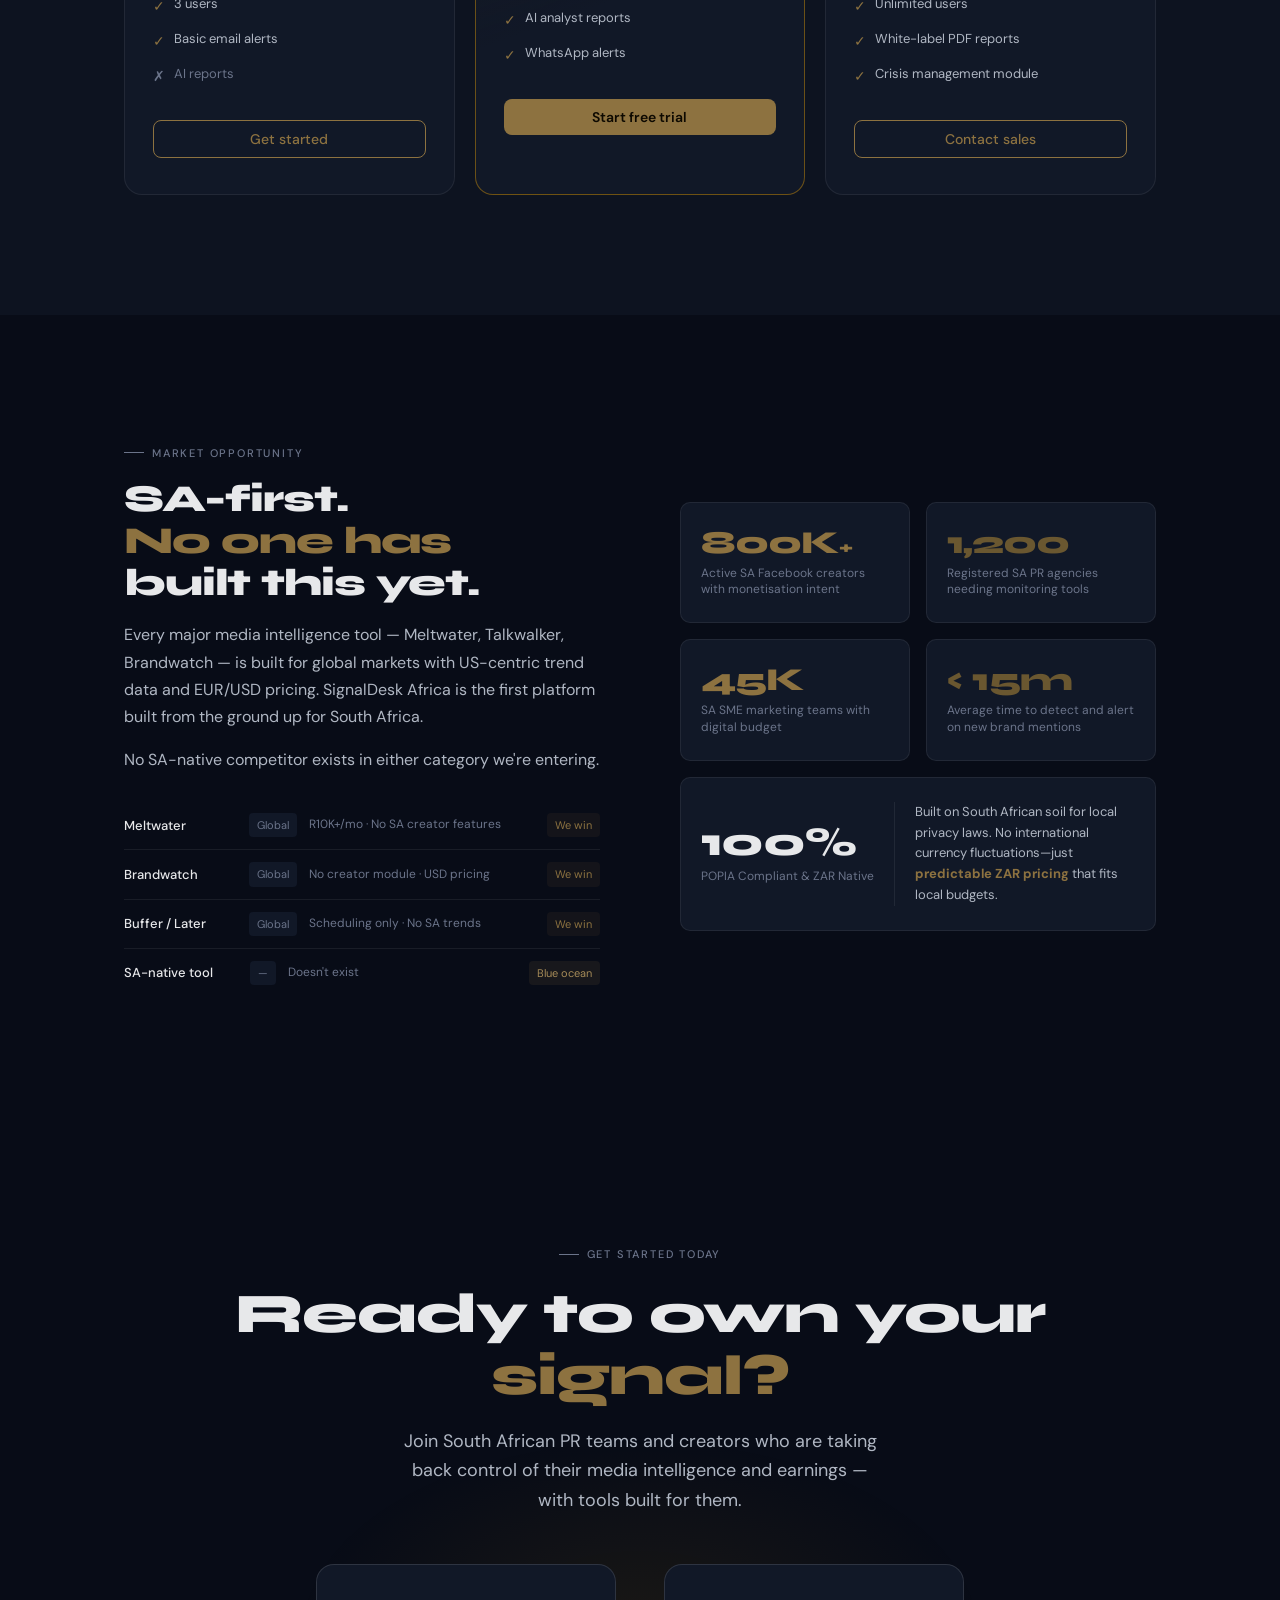
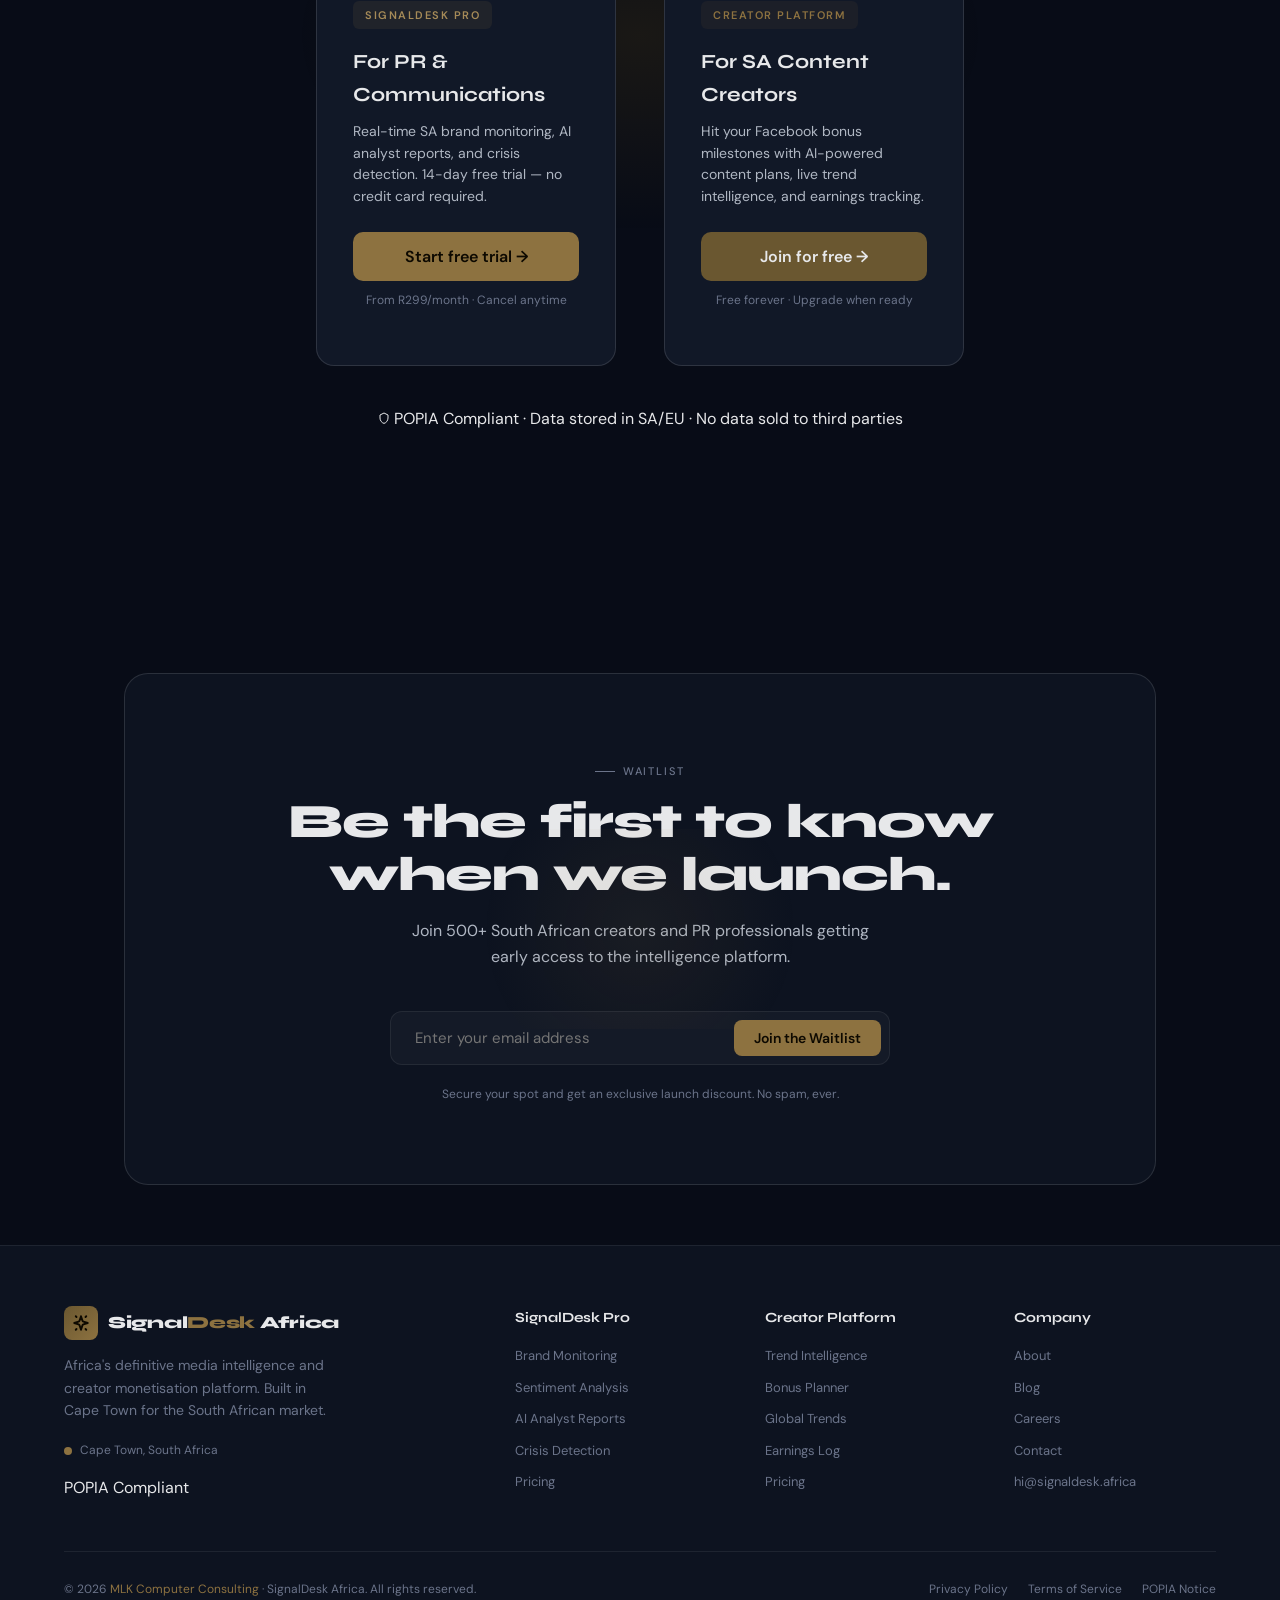
==== commit 89b165b4: "separate css and js into external files" ====
--- a/index.html
+++ b/index.html
@@ -6,583 +6,7 @@
 <title>SignalDesk Africa — Media Intelligence & Creator Platform</title>
 <link rel="preconnect" href="https://fonts.googleapis.com">
 <link href="https://fonts.googleapis.com/css2?family=Syne:wght@400;600;700;800&family=DM+Sans:ital,wght@0,300;0,400;0,500;1,300&family=DM+Mono:wght@400;500&display=swap" rel="stylesheet">
-<style>
-  :root {
-    --ink: #080C17;
-    --ink-2: #0D1320;
-    --ink-3: #111827;
-    --ink-4: #1A2235;
-    --gold: #8D7240;
-    --gold-light: #A68B58;
-    --gold-dim: rgba(141, 114, 64, 0.12);
-    --gold-dark: #6A5730;
-    --accent: #6A5730;
-    --accent-light: #8D7240;
-    --accent-dim: rgba(106, 87, 48, 0.12);
-    --cream: #E7E8EA;
-    --cream-2: #B0B7C3;
-    --muted: #6B748A;
-    --muted-2: #3F4659;
-    --border: rgba(255,255,255,0.07);
-    --border-2: rgba(255,255,255,0.12);
-    --r: 10px;
-    --r-lg: 18px;
-  }
-  *, *::before, *::after { box-sizing: border-box; margin: 0; padding: 0; }
-  html { scroll-behavior: smooth; }
-  body {
-    background: var(--ink);
-    color: var(--cream);
-    font-family: 'DM Sans', sans-serif;
-    font-size: 16px;
-    line-height: 1.65;
-    overflow-x: hidden;
-  }
-  a { color: inherit; text-decoration: none; }
-  img { display: block; max-width: 100%; }
-
-  /* ── CANVAS BACKGROUND ── */
-  #bg-canvas {
-    position: fixed; inset: 0; z-index: 0;
-    pointer-events: none; opacity: 0.35;
-  }
-
-  /* ── NAV ── */
-  nav {
-    position: fixed; top: 0; left: 0; right: 0; z-index: 100;
-    display: flex; align-items: center; justify-content: space-between;
-    padding: 0 5vw; height: 68px;
-    background: rgba(9,9,15,0.75);
-    backdrop-filter: blur(18px);
-    border-bottom: 1px solid var(--border);
-  }
-  .nav-logo {
-    display: flex; align-items: center; gap: 10px;
-  }
-  .logo-mark {
-    width: 34px; height: 34px;
-    background: linear-gradient(135deg, var(--gold-dark), var(--gold));
-    border-radius: 8px;
-    display: flex; align-items: center; justify-content: center;
-  }
-  .logo-mark svg { width: 18px; height: 18px; }
-  .logo-text {
-    font-family: 'Syne', sans-serif;
-    font-weight: 800; font-size: 17px;
-    letter-spacing: -0.3px;
-  }
-  .logo-text span { color: var(--gold); }
-  .nav-links {
-    display: flex; align-items: center; gap: 32px;
-    list-style: none;
-  }
-  .nav-links a {
-    font-size: 14px; font-weight: 400; color: var(--cream-2);
-    transition: color .2s;
-  }
-  .nav-links a:hover { color: var(--cream); }
-  .nav-cta {
-    display: flex; gap: 10px;
-  }
-  .btn {
-    display: inline-flex; align-items: center; gap: 6px;
-    padding: 9px 20px; border-radius: 8px;
-    font-family: 'DM Sans', sans-serif;
-    font-size: 14px; font-weight: 500;
-    cursor: pointer; transition: all .2s;
-    border: none;
-  }
-  .btn-ghost {
-    background: transparent;
-    color: var(--cream-2);
-    border: 1px solid var(--border-2);
-  }
-  .btn-ghost:hover { background: var(--ink-3); color: var(--cream); }
-  .btn-gold {
-    background: var(--gold);
-    color: #0D0900;
-    font-weight: 600;
-  }
-  .btn-gold:hover { background: var(--gold-light); transform: translateY(-1px); }
-  .btn-accent {
-    background: var(--accent);
-    color: var(--cream);
-    font-weight: 600;
-  }
-  .btn-accent:hover { background: var(--accent-light); transform: translateY(-1px); }
-  .btn-lg { padding: 14px 32px; font-size: 16px; border-radius: 10px; }
-  .btn-outline-gold {
-    background: transparent;
-    color: var(--gold);
-    border: 1px solid var(--gold);
-  }
-  .btn-outline-gold:hover { background: var(--gold-dim); }
-
-  /* ── LAYOUT ── */
-  .container { max-width: 1160px; margin: 0 auto; padding: 0 5vw; }
-  section { position: relative; z-index: 1; }
-
-  /* ── HERO ── */
-  .hero {
-    min-height: 100vh;
-    display: flex; flex-direction: column;
-    justify-content: center; align-items: center;
-    text-align: center;
-    padding: 140px 5vw 100px;
-    position: relative; overflow: hidden;
-  }
-  .hero-badge {
-    display: inline-flex; align-items: center; gap: 8px;
-    background: var(--gold-dim);
-    border: 1px solid rgba(240,165,0,0.25);
-    color: var(--gold-light);
-    font-size: 12px; font-weight: 500; letter-spacing: 1.2px;
-    text-transform: uppercase;
-    padding: 7px 16px; border-radius: 100px;
-    margin-bottom: 32px;
-    animation: fadeUp .6s ease both;
-  }
-  .badge-dot {
-    width: 6px; height: 6px; border-radius: 50%;
-    background: var(--gold); animation: pulse 2s infinite;
-  }
-  @keyframes pulse {
-    0%, 100% { opacity: 1; transform: scale(1); }
-    50% { opacity: .5; transform: scale(.7); }
-  }
-  .hero h1 {
-    font-family: 'Syne', sans-serif;
-    font-size: clamp(42px, 7vw, 86px);
-    font-weight: 800; line-height: 1.05;
-    letter-spacing: -2px;
-    max-width: 900px;
-    animation: fadeUp .7s .1s ease both;
-  }
-  .hero h1 em { font-style: normal; color: var(--gold); }
-  .hero h1 .accent-word { color: var(--accent); }
-  .hero-sub {
-    font-size: clamp(16px, 2vw, 20px);
-    color: var(--cream-2); line-height: 1.6;
-    max-width: 580px; margin: 24px auto 48px;
-    animation: fadeUp .7s .2s ease both;
-  }
-  .hero-ctas {
-    display: flex; gap: 14px; flex-wrap: wrap; justify-content: center;
-    animation: fadeUp .7s .3s ease both;
-  }
-  .hero-scroll {
-    margin-top: 80px;
-    display: flex; flex-direction: column; align-items: center; gap: 8px;
-    color: var(--muted); font-size: 12px; letter-spacing: 1px;
-    text-transform: uppercase;
-    animation: fadeUp .7s .5s ease both;
-  }
-  .scroll-line {
-    width: 1px; height: 40px;
-    background: linear-gradient(to bottom, var(--muted), transparent);
-    animation: scrollLine 2s ease infinite;
-  }
-  @keyframes scrollLine {
-    0% { transform: scaleY(0); transform-origin: top; opacity: 0; }
-    40% { transform: scaleY(1); transform-origin: top; opacity: 1; }
-    80% { transform: scaleY(1); transform-origin: bottom; opacity: 1; }
-    100% { transform: scaleY(0); transform-origin: bottom; opacity: 0; }
-  }
-  @keyframes fadeUp {
-    from { opacity: 0; transform: translateY(24px); }
-    to { opacity: 1; transform: translateY(0); }
-  }
-
-  /* ── MARQUEE STRIP ── */
-  .marquee-strip {
-    overflow: hidden; border-top: 1px solid var(--border);
-    border-bottom: 1px solid var(--border);
-    background: var(--ink-2); padding: 14px 0;
-  }
-  .marquee-inner {
-    display: flex; gap: 60px; width: max-content;
-    animation: marquee 28s linear infinite;
-  }
-  .marquee-inner span {
-    font-size: 13px; font-weight: 500; letter-spacing: .5px;
-    color: var(--muted); white-space: nowrap;
-  }
-  .marquee-inner span.hi { color: var(--gold); }
-  .marquee-inner span.t { color: var(--accent); }
-  @keyframes marquee {
-    from { transform: translateX(0); }
-    to { transform: translateX(-50%); }
-  }
-
-  /* ── SECTION LABELS ── */
-  .section-label {
-    display: inline-flex; align-items: center; gap: 8px;
-    font-size: 11px; font-weight: 500; letter-spacing: 1.8px;
-    text-transform: uppercase; color: var(--muted);
-    margin-bottom: 16px;
-  }
-  .section-label::before {
-    content: ''; width: 20px; height: 1px; background: var(--muted);
-  }
-
-  /* ── TWO PLATFORMS ── */
-  .platforms {
-    padding: 120px 0;
-    background: var(--ink-2);
-  }
-  .platforms-intro { text-align: center; margin-bottom: 70px; }
-  .section-title {
-    font-family: 'Syne', sans-serif;
-    font-size: clamp(30px, 4vw, 48px);
-    font-weight: 800; letter-spacing: -1px;
-    line-height: 1.1;
-  }
-  .section-title em { font-style: normal; }
-  .section-sub {
-    font-size: 17px; color: var(--cream-2); margin-top: 14px;
-    max-width: 520px; margin-left: auto; margin-right: auto;
-  }
-  .platform-grid {
-    display: grid; grid-template-columns: 1fr 1fr; gap: 24px;
-  }
-  .platform-card {
-    border-radius: var(--r-lg);
-    border: 1px solid var(--border-2);
-    padding: 48px 40px 44px;
-    position: relative; overflow: hidden;
-    transition: border-color .3s, transform .3s;
-  }
-  .platform-card:hover { transform: translateY(-4px); }
-  .platform-card.pro { background: var(--ink-3); }
-  .platform-card.pro:hover { border-color: rgba(240,165,0,0.4); }
-  .platform-card.creator { background: var(--ink-3); }
-  .platform-card.creator:hover { border-color: rgba(0,212,160,0.4); }
-  .card-glow {
-    position: absolute; top: -80px; right: -80px;
-    width: 280px; height: 280px; border-radius: 50%;
-    filter: blur(80px); opacity: .25; pointer-events: none;
-  }
-  .pro .card-glow { background: var(--gold); }
-  .creator .card-glow { background: var(--accent); }
-  .platform-tag {
-    display: inline-flex; align-items: center; gap: 6px;
-    font-size: 11px; font-weight: 600; letter-spacing: 1.5px;
-    text-transform: uppercase; padding: 5px 12px; border-radius: 6px;
-    margin-bottom: 24px;
-  }
-  .pro .platform-tag { background: var(--gold-dim); color: var(--gold-light); }
-  .creator .platform-tag { background: var(--accent-dim); color: var(--accent-light); }
-  .platform-domain {
-    font-family: 'DM Mono', monospace;
-    font-size: 13px; color: var(--muted); margin-bottom: 12px;
-  }
-  .platform-card h3 {
-    font-family: 'Syne', sans-serif;
-    font-size: 28px; font-weight: 800; line-height: 1.15;
-    letter-spacing: -.5px; margin-bottom: 14px;
-  }
-  .platform-card p { color: var(--cream-2); font-size: 15px; line-height: 1.6; margin-bottom: 28px; }
-  .feature-list { list-style: none; display: flex; flex-direction: column; gap: 10px; margin-bottom: 36px; }
-  .feature-list li {
-    display: flex; align-items: flex-start; gap: 10px;
-    font-size: 14px; color: var(--cream-2);
-  }
-  .feat-icon {
-    width: 18px; height: 18px; border-radius: 4px;
-    display: flex; align-items: center; justify-content: center;
-    flex-shrink: 0; margin-top: 2px; font-size: 10px;
-  }
-  .pro .feat-icon { background: var(--gold-dim); color: var(--gold); }
-  .creator .feat-icon { background: var(--accent-dim); color: var(--accent); }
-  .platform-price {
-    display: flex; align-items: baseline; gap: 6px; margin-bottom: 22px;
-  }
-  .price-from { font-size: 12px; color: var(--muted); }
-  .price-num {
-    font-family: 'Syne', sans-serif;
-    font-size: 36px; font-weight: 800;
-  }
-  .pro .price-num { color: var(--gold); }
-  .creator .price-num { color: var(--accent); }
-  .price-unit { font-size: 13px; color: var(--muted); }
-
-  /* ── STATS BAND ── */
-  .stats-band {
-    padding: 80px 0;
-    border-top: 1px solid var(--border); border-bottom: 1px solid var(--border);
-  }
-  .stats-grid {
-    display: grid; grid-template-columns: repeat(4, 1fr); gap: 0;
-  }
-  .stat-item {
-    text-align: center; padding: 0 24px;
-    border-right: 1px solid var(--border);
-  }
-  .stat-item:last-child { border-right: none; }
-  .stat-num {
-    font-family: 'Syne', sans-serif;
-    font-size: 48px; font-weight: 800; line-height: 1;
-    letter-spacing: -2px; margin-bottom: 8px;
-  }
-  .stat-num .u { font-size: 28px; opacity: .6; }
-  .stat-item:nth-child(1) .stat-num { color: var(--gold); }
-  .stat-item:nth-child(2) .stat-num { color: var(--accent); }
-  .stat-item:nth-child(3) .stat-num { color: var(--gold); }
-  .stat-item:nth-child(4) .stat-num { color: var(--accent); }
-  .stat-label { font-size: 13px; color: var(--muted); letter-spacing: .3px; }
-
-  /* ── HOW IT WORKS ── */
-  .how { padding: 120px 0; }
-  .how-grid {
-    display: grid; grid-template-columns: 1fr 1.6fr; gap: 80px; align-items: start;
-  }
-  .how-left { position: sticky; top: 100px; }
-  .how-left h2 { margin-bottom: 20px; }
-  .how-left p { color: var(--cream-2); font-size: 16px; margin-bottom: 32px; }
-  .arch-visual {
-    background: var(--ink-3);
-    border: 1px solid var(--border-2);
-    border-radius: var(--r-lg);
-    padding: 28px 24px; font-family: 'DM Mono', monospace;
-    font-size: 12px; line-height: 1.8; color: var(--muted);
-  }
-  .arch-visual .c { color: var(--cream-2); }
-  .arch-visual .g { color: var(--gold); }
-  .arch-visual .t { color: var(--accent); }
-  .arch-visual .m { color: var(--muted-2); }
-  .steps { display: flex; flex-direction: column; gap: 0; }
-  .step {
-    display: flex; gap: 28px;
-    padding: 32px 0; border-bottom: 1px solid var(--border);
-    transition: opacity .3s;
-  }
-  .step:last-child { border-bottom: none; }
-  .step-num {
-    font-family: 'Syne', sans-serif; font-weight: 800;
-    font-size: 13px; letter-spacing: 1px;
-    color: var(--muted-2); min-width: 36px; margin-top: 3px;
-  }
-  .step-body h4 {
-    font-family: 'Syne', sans-serif; font-weight: 700;
-    font-size: 18px; margin-bottom: 8px; letter-spacing: -.2px;
-  }
-  .step-body p { font-size: 14px; color: var(--cream-2); line-height: 1.6; }
-  .step-chip {
-    display: inline-block; margin-top: 10px;
-    font-size: 11px; font-weight: 500; letter-spacing: .8px;
-    text-transform: uppercase; padding: 4px 10px; border-radius: 5px;
-  }
-  .chip-gold { background: var(--gold-dim); color: var(--gold-light); }
-  .chip-accent { background: var(--accent-dim); color: var(--accent-light); }
-  .chip-both {
-    background: linear-gradient(90deg, var(--gold-dim), var(--accent-dim));
-    color: var(--cream-2);
-  }
-
-  /* ── PRICING ── */
-  .pricing { padding: 120px 0; background: var(--ink-2); }
-  .pricing-tabs {
-    display: flex; gap: 8px; margin: 40px auto 56px;
-    background: var(--ink-3);
-    border: 1px solid var(--border-2);
-    border-radius: 12px; padding: 6px; width: fit-content;
-  }
-  .ptab {
-    padding: 10px 24px; border-radius: 8px;
-    font-size: 14px; font-weight: 500; cursor: pointer;
-    transition: all .2s; color: var(--muted); border: none;
-    background: transparent;
-  }
-  .ptab.active-gold { background: var(--gold); color: #0D0900; font-weight: 600; }
-  .ptab.active-accent { background: var(--accent); color: #001A12; font-weight: 600; }
-  .pricing-grid {
-    display: grid; grid-template-columns: repeat(3, 1fr); gap: 20px;
-  }
-  .price-card {
-    background: var(--ink-3); border: 1px solid var(--border);
-    border-radius: var(--r-lg); padding: 36px 28px;
-    transition: all .3s; position: relative; overflow: hidden;
-  }
-  .price-card:hover { transform: translateY(-3px); border-color: var(--border-2); }
-  .price-card.featured-gold {
-    border-color: rgba(240,165,0,0.4);
-    background: linear-gradient(160deg, rgba(240,165,0,0.06) 0%, var(--ink-3) 60%);
-  }
-  .price-card.featured-accent {
-    border-color: rgba(0,212,160,0.4);
-    background: linear-gradient(160deg, rgba(0,212,160,0.06) 0%, var(--ink-3) 60%);
-  }
-  .popular-badge {
-    position: absolute; top: 20px; right: 20px;
-    font-size: 10px; font-weight: 600; letter-spacing: 1px;
-    text-transform: uppercase; padding: 4px 10px; border-radius: 5px;
-  }
-  .badge-gold { background: var(--gold-dim); color: var(--gold-light); }
-  .badge-accent { background: var(--accent-dim); color: var(--accent-light); }
-  .price-plan { font-size: 13px; font-weight: 600; color: var(--muted); letter-spacing: .8px; text-transform: uppercase; margin-bottom: 16px; }
-  .price-amount { display: flex; align-items: baseline; gap: 4px; margin-bottom: 6px; }
-  .price-big { font-family: 'Syne', sans-serif; font-size: 42px; font-weight: 800; letter-spacing: -2px; }
-  .price-card.featured-gold .price-big { color: var(--gold); }
-  .price-card.featured-accent .price-big { color: var(--accent); }
-  .price-mo { font-size: 13px; color: var(--muted); }
-  .price-desc { font-size: 14px; color: var(--cream-2); margin-bottom: 28px; line-height: 1.5; }
-  .price-divider { height: 1px; background: var(--border); margin-bottom: 24px; }
-  .price-features { list-style: none; display: flex; flex-direction: column; gap: 10px; margin-bottom: 32px; }
-  .price-features li { display: flex; gap: 9px; font-size: 13px; color: var(--cream-2); align-items: flex-start; }
-  .pf-icon { margin-top: 2px; font-size: 14px; }
-  .pf-gold { color: var(--gold); }
-  .pf-accent { color: var(--accent); }
-
-  /* ── MARKET ── */
-  .market { padding: 120px 0; }
-  .market-grid { display: grid; grid-template-columns: 1fr 1fr; gap: 80px; align-items: center; }
-  .market-visual { display: grid; grid-template-columns: 1fr 1fr; gap: 16px; }
-  .mcard {
-    background: var(--ink-3); border: 1px solid var(--border);
-    border-radius: var(--r); padding: 24px 20px;
-    transition: all .3s;
-  }
-  .mcard:hover { border-color: var(--border-2); transform: translateY(-2px); }
-  .mcard-num {
-    font-family: 'Syne', sans-serif; font-size: 32px;
-    font-weight: 800; letter-spacing: -1px; line-height: 1;
-    margin-bottom: 6px;
-  }
-  .mcard:nth-child(1) .mcard-num, .mcard:nth-child(3) .mcard-num { color: var(--gold); }
-  .mcard:nth-child(2) .mcard-num, .mcard:nth-child(4) .mcard-num { color: var(--accent); }
-  .mcard-label { font-size: 12px; color: var(--muted); line-height: 1.4; }
-  .mcard.span-2 { grid-column: span 2; display: flex; align-items: center; gap: 20px; }
-  .mcard.span-2 .mcard-num { font-size: 40px; }
-  .market-text h2 { margin-bottom: 18px; }
-  .market-text p { color: var(--cream-2); font-size: 16px; line-height: 1.7; margin-bottom: 16px; }
-  .competitor-row {
-    display: flex; align-items: center; gap: 12px;
-    padding: 12px 0; border-bottom: 1px solid var(--border);
-    font-size: 13px;
-  }
-  .competitor-row:last-child { border-bottom: none; }
-  .comp-name { flex: 1; font-weight: 500; }
-  .comp-tag { font-size: 11px; color: var(--muted); background: var(--ink-3); border-radius: 4px; padding: 3px 8px; }
-  .comp-weakness { font-size: 12px; color: var(--muted); flex: 2; }
-  .comp-win {
-    font-size: 11px; color: var(--accent-light);
-    background: var(--accent-dim); border-radius: 4px; padding: 3px 8px;
-  }
-
-  /* ── CTA SECTION ── */
-  .cta-section {
-    padding: 120px 0; text-align: center;
-    position: relative; overflow: hidden;
-  }
-  .cta-glow {
-    position: absolute; left: 50%; top: 50%;
-    transform: translate(-50%, -50%);
-    width: 700px; height: 400px; border-radius: 50%;
-    background: radial-gradient(ellipse, rgba(240,165,0,0.08) 0%, transparent 70%);
-    pointer-events: none;
-  }
-  .cta-section h2 { margin-bottom: 20px; }
-  .cta-section p { color: var(--cream-2); font-size: 18px; max-width: 480px; margin: 0 auto 48px; }
-  .cta-double {
-    display: flex; gap: 48px; justify-content: center; align-items: stretch;
-    flex-wrap: wrap;
-  }
-  .cta-card {
-    background: var(--ink-3); border: 1px solid var(--border-2);
-    border-radius: var(--r-lg); padding: 36px 36px 32px;
-    width: 300px; text-align: left;
-    transition: all .3s;
-  }
-  .cta-card:hover { transform: translateY(-4px); }
-  .cta-card.cta-pro:hover { border-color: rgba(240,165,0,.4); }
-  .cta-card.cta-cre:hover { border-color: rgba(0,212,160,.4); }
-  .cta-card h3 { font-family: 'Syne', sans-serif; font-size: 20px; font-weight: 700; margin-bottom: 10px; }
-  .cta-card p { font-size: 14px; color: var(--cream-2); margin-bottom: 24px; line-height: 1.55; }
-
-  /* ── FOOTER ── */
-  footer {
-    background: var(--ink-2);
-    border-top: 1px solid var(--border);
-    padding: 60px 5vw 36px;
-  }
-  .footer-top {
-    display: grid; grid-template-columns: 2fr 1fr 1fr 1fr;
-    gap: 48px; padding-bottom: 48px;
-    border-bottom: 1px solid var(--border);
-  }
-  .footer-brand p { font-size: 14px; color: var(--muted); line-height: 1.6; margin: 14px 0 20px; max-width: 280px; }
-  .footer-location {
-    display: flex; align-items: center; gap: 8px;
-    font-size: 12px; color: var(--muted);
-  }
-  .loc-dot { width: 8px; height: 8px; border-radius: 50%; background: var(--gold); }
-  .footer-col h5 { font-family: 'Syne', sans-serif; font-size: 14px; font-weight: 700; margin-bottom: 16px; }
-  .footer-col a { display: block; font-size: 13px; color: var(--muted); margin-bottom: 10px; transition: color .2s; }
-  .footer-col a:hover { color: var(--cream); }
-  .footer-bottom {
-    display: flex; justify-content: space-between; align-items: center;
-    padding-top: 28px; flex-wrap: wrap; gap: 12px;
-  }
-  .footer-bottom p { font-size: 12px; color: var(--muted); }
-  .footer-legal { display: flex; gap: 20px; }
-  .footer-legal a { font-size: 12px; color: var(--muted); transition: color .2s; }
-  .footer-legal a:hover { color: var(--cream); }
-
-  /* ── SUBSCRIBE SECTION ── */
-  .subscribe { padding: 120px 0 60px; }
-  .sub-card {
-    background: var(--ink-2);
-    border: 1px solid var(--border-2);
-    border-radius: 24px;
-    padding: 80px 40px;
-    text-align: center;
-    position: relative;
-    overflow: hidden;
-  }
-  .sub-glow {
-    position: absolute; top: 50%; left: 50%;
-    transform: translate(-50%, -50%);
-    width: 400px; height: 200px;
-    background: radial-gradient(circle, rgba(141, 114, 64, 0.1) 0%, transparent 70%);
-    pointer-events: none;
-  }
-  .sub-card h2 { margin-bottom: 16px; }
-  .sub-card p { color: var(--cream-2); margin-bottom: 40px; max-width: 480px; margin-left: auto; margin-right: auto; }
-  .sub-form {
-    display: flex; gap: 12px; max-width: 500px; margin: 0 auto 20px;
-    background: rgba(255,255,255,0.03);
-    padding: 8px; border-radius: 12px;
-    border: 1px solid var(--border);
-  }
-  .sub-form input {
-    flex: 1; background: transparent; border: none;
-    padding: 0 16px; color: var(--cream);
-    font-family: 'DM Sans', sans-serif; font-size: 15px;
-  }
-  .sub-form input:focus { outline: none; }
-  .sub-note { font-size: 12px !important; color: var(--muted) !important; margin-bottom: 0 !important; }
-
-  /* ── HIDDEN PLATFORM PANELS ── */
-  .pricing-panel { display: none; }
-  .pricing-panel.active { display: block; }
-
-  /* ── SCROLL REVEAL ── */
-  .reveal {
-    opacity: 0; transform: translateY(30px);
-    transition: opacity .7s ease, transform .7s ease;
-  }
-  .reveal.visible { opacity: 1; transform: translateY(0); }
-
-  @media (max-width: 860px) {
-    .platform-grid, .how-grid, .market-grid, .pricing-grid, .stats-grid { grid-template-columns: 1fr; }
-    .footer-top { grid-template-columns: 1fr 1fr; }
-    .cta-double { flex-direction: column; align-items: center; }
-    .how-left { position: static; }
-    .stat-item { border-right: none; border-bottom: 1px solid var(--border); padding: 24px; }
-    .stat-item:last-child { border-bottom: none; }
-    .nav-links { display: none; }
-  }
-</style>
+<link rel="stylesheet" href="style.css">
 </head>
 <body>
 
@@ -1114,69 +538,6 @@
   </div>
 </footer>
 
-<script>
-// Animated signal particle canvas
-(function(){
-  const canvas = document.getElementById('bg-canvas');
-  const ctx = canvas.getContext('2d');
-  let W, H, particles = [];
-  const N = 60;
-  function resize(){ W = canvas.width = window.innerWidth; H = canvas.height = window.innerHeight; }
-  resize(); window.addEventListener('resize', resize);
-  for(let i=0;i<N;i++){
-    particles.push({
-      x: Math.random()*window.innerWidth,
-      y: Math.random()*window.innerHeight,
-      vx: (Math.random()-.5)*.3,
-      vy: (Math.random()-.5)*.3,
-      r: Math.random()*1.8+.4,
-      gold: Math.random()>.5
-    });
-  }
-  function draw(){
-    ctx.clearRect(0,0,W,H);
-    particles.forEach(p=>{
-      p.x+=p.vx; p.y+=p.vy;
-      if(p.x<0)p.x=W; if(p.x>W)p.x=0;
-      if(p.y<0)p.y=H; if(p.y>H)p.y=0;
-      ctx.beginPath();
-      ctx.arc(p.x,p.y,p.r,0,Math.PI*2);
-      ctx.fillStyle = p.gold ? '#F0A500' : '#00D4A0';
-      ctx.fill();
-    });
-    particles.forEach((a,i)=>{
-      particles.slice(i+1).forEach(b=>{
-        const dx=a.x-b.x, dy=a.y-b.y, d=Math.sqrt(dx*dx+dy*dy);
-        if(d<120){
-          ctx.beginPath();
-          ctx.strokeStyle = a.gold ? `rgba(240,165,0,${.15*(1-d/120)})` : `rgba(0,212,160,${.12*(1-d/120)})`;
-          ctx.lineWidth=.5;
-          ctx.moveTo(a.x,a.y); ctx.lineTo(b.x,b.y); ctx.stroke();
-        }
-      });
-    });
-    requestAnimationFrame(draw);
-  }
-  draw();
-})();
-
-// Scroll reveal
-const reveals = document.querySelectorAll('.reveal');
-const io = new IntersectionObserver(entries=>{
-  entries.forEach(e=>{ if(e.isIntersecting){ e.target.classList.add('visible'); io.unobserve(e.target); } });
-},{threshold:.12});
-reveals.forEach(r=>io.observe(r));
-
-// Set current year
-document.getElementById('currentYear').textContent = new Date().getFullYear();
-
-// Pricing tabs
-function switchPricing(panel, btn){
-  document.querySelectorAll('.pricing-panel').forEach(p=>p.classList.remove('active'));
-  document.querySelectorAll('.ptab').forEach(b=>{ b.classList.remove('active-gold','active-accent'); });
-  document.getElementById('panel-'+panel).classList.add('active');
-  btn.classList.add(panel==='pro'?'active-gold':'active-accent');
-}
-</script>
+<script src="script.js"></script>
 </body>
 </html>
--- a/style.css
+++ b/style.css
@@ -0,0 +1,575 @@
+:root {
+  --ink: #080C17;
+  --ink-2: #0D1320;
+  --ink-3: #111827;
+  --ink-4: #1A2235;
+  --gold: #8D7240;
+  --gold-light: #A68B58;
+  --gold-dim: rgba(141, 114, 64, 0.12);
+  --gold-dark: #6A5730;
+  --accent: #6A5730;
+  --accent-light: #8D7240;
+  --accent-dim: rgba(106, 87, 48, 0.12);
+  --cream: #E7E8EA;
+  --cream-2: #B0B7C3;
+  --muted: #6B748A;
+  --muted-2: #3F4659;
+  --border: rgba(255,255,255,0.07);
+  --border-2: rgba(255,255,255,0.12);
+  --r: 10px;
+  --r-lg: 18px;
+}
+*, *::before, *::after { box-sizing: border-box; margin: 0; padding: 0; }
+html { scroll-behavior: smooth; }
+body {
+  background: var(--ink);
+  color: var(--cream);
+  font-family: 'DM Sans', sans-serif;
+  font-size: 16px;
+  line-height: 1.65;
+  overflow-x: hidden;
+}
+a { color: inherit; text-decoration: none; }
+img { display: block; max-width: 100%; }
+
+/* ── CANVAS BACKGROUND ── */
+#bg-canvas {
+  position: fixed; inset: 0; z-index: 0;
+  pointer-events: none; opacity: 0.35;
+}
+
+/* ── NAV ── */
+nav {
+  position: fixed; top: 0; left: 0; right: 0; z-index: 100;
+  display: flex; align-items: center; justify-content: space-between;
+  padding: 0 5vw; height: 68px;
+  background: rgba(9,9,15,0.75);
+  backdrop-filter: blur(18px);
+  border-bottom: 1px solid var(--border);
+}
+.nav-logo {
+  display: flex; align-items: center; gap: 10px;
+}
+.logo-mark {
+  width: 34px; height: 34px;
+  background: linear-gradient(135deg, var(--gold-dark), var(--gold));
+  border-radius: 8px;
+  display: flex; align-items: center; justify-content: center;
+}
+.logo-mark svg { width: 18px; height: 18px; }
+.logo-text {
+  font-family: 'Syne', sans-serif;
+  font-weight: 800; font-size: 17px;
+  letter-spacing: -0.3px;
+}
+.logo-text span { color: var(--gold); }
+.nav-links {
+  display: flex; align-items: center; gap: 32px;
+  list-style: none;
+}
+.nav-links a {
+  font-size: 14px; font-weight: 400; color: var(--cream-2);
+  transition: color .2s;
+}
+.nav-links a:hover { color: var(--cream); }
+.nav-cta {
+  display: flex; gap: 10px;
+}
+.btn {
+  display: inline-flex; align-items: center; gap: 6px;
+  padding: 9px 20px; border-radius: 8px;
+  font-family: 'DM Sans', sans-serif;
+  font-size: 14px; font-weight: 500;
+  cursor: pointer; transition: all .2s;
+  border: none;
+}
+.btn-ghost {
+  background: transparent;
+  color: var(--cream-2);
+  border: 1px solid var(--border-2);
+}
+.btn-ghost:hover { background: var(--ink-3); color: var(--cream); }
+.btn-gold {
+  background: var(--gold);
+  color: #0D0900;
+  font-weight: 600;
+}
+.btn-gold:hover { background: var(--gold-light); transform: translateY(-1px); }
+.btn-accent {
+  background: var(--accent);
+  color: var(--cream);
+  font-weight: 600;
+}
+.btn-accent:hover { background: var(--accent-light); transform: translateY(-1px); }
+.btn-lg { padding: 14px 32px; font-size: 16px; border-radius: 10px; }
+.btn-outline-gold {
+  background: transparent;
+  color: var(--gold);
+  border: 1px solid var(--gold);
+}
+.btn-outline-gold:hover { background: var(--gold-dim); }
+
+/* ── LAYOUT ── */
+.container { max-width: 1160px; margin: 0 auto; padding: 0 5vw; }
+section { position: relative; z-index: 1; }
+
+/* ── HERO ── */
+.hero {
+  min-height: 100vh;
+  display: flex; flex-direction: column;
+  justify-content: center; align-items: center;
+  text-align: center;
+  padding: 140px 5vw 100px;
+  position: relative; overflow: hidden;
+}
+.hero-badge {
+  display: inline-flex; align-items: center; gap: 8px;
+  background: var(--gold-dim);
+  border: 1px solid rgba(240,165,0,0.25);
+  color: var(--gold-light);
+  font-size: 12px; font-weight: 500; letter-spacing: 1.2px;
+  text-transform: uppercase;
+  padding: 7px 16px; border-radius: 100px;
+  margin-bottom: 32px;
+  animation: fadeUp .6s ease both;
+}
+.badge-dot {
+  width: 6px; height: 6px; border-radius: 50%;
+  background: var(--gold); animation: pulse 2s infinite;
+}
+@keyframes pulse {
+  0%, 100% { opacity: 1; transform: scale(1); }
+  50% { opacity: .5; transform: scale(.7); }
+}
+.hero h1 {
+  font-family: 'Syne', sans-serif;
+  font-size: clamp(42px, 7vw, 86px);
+  font-weight: 800; line-height: 1.05;
+  letter-spacing: -2px;
+  max-width: 900px;
+  animation: fadeUp .7s .1s ease both;
+}
+.hero h1 em { font-style: normal; color: var(--gold); }
+.hero h1 .accent-word { color: var(--accent); }
+.hero-sub {
+  font-size: clamp(16px, 2vw, 20px);
+  color: var(--cream-2); line-height: 1.6;
+  max-width: 580px; margin: 24px auto 48px;
+  animation: fadeUp .7s .2s ease both;
+}
+.hero-ctas {
+  display: flex; gap: 14px; flex-wrap: wrap; justify-content: center;
+  animation: fadeUp .7s .3s ease both;
+}
+.hero-scroll {
+  margin-top: 80px;
+  display: flex; flex-direction: column; align-items: center; gap: 8px;
+  color: var(--muted); font-size: 12px; letter-spacing: 1px;
+  text-transform: uppercase;
+  animation: fadeUp .7s .5s ease both;
+}
+.scroll-line {
+  width: 1px; height: 40px;
+  background: linear-gradient(to bottom, var(--muted), transparent);
+  animation: scrollLine 2s ease infinite;
+}
+@keyframes scrollLine {
+  0% { transform: scaleY(0); transform-origin: top; opacity: 0; }
+  40% { transform: scaleY(1); transform-origin: top; opacity: 1; }
+  80% { transform: scaleY(1); transform-origin: bottom; opacity: 1; }
+  100% { transform: scaleY(0); transform-origin: bottom; opacity: 0; }
+}
+@keyframes fadeUp {
+  from { opacity: 0; transform: translateY(24px); }
+  to { opacity: 1; transform: translateY(0); }
+}
+
+/* ── MARQUEE STRIP ── */
+.marquee-strip {
+  overflow: hidden; border-top: 1px solid var(--border);
+  border-bottom: 1px solid var(--border);
+  background: var(--ink-2); padding: 14px 0;
+}
+.marquee-inner {
+  display: flex; gap: 60px; width: max-content;
+  animation: marquee 28s linear infinite;
+}
+.marquee-inner span {
+  font-size: 13px; font-weight: 500; letter-spacing: .5px;
+  color: var(--muted); white-space: nowrap;
+}
+.marquee-inner span.hi { color: var(--gold); }
+.marquee-inner span.t { color: var(--accent); }
+@keyframes marquee {
+  from { transform: translateX(0); }
+  to { transform: translateX(-50%); }
+}
+
+/* ── SECTION LABELS ── */
+.section-label {
+  display: inline-flex; align-items: center; gap: 8px;
+  font-size: 11px; font-weight: 500; letter-spacing: 1.8px;
+  text-transform: uppercase; color: var(--muted);
+  margin-bottom: 16px;
+}
+.section-label::before {
+  content: ''; width: 20px; height: 1px; background: var(--muted);
+}
+
+/* ── TWO PLATFORMS ── */
+.platforms {
+  padding: 120px 0;
+  background: var(--ink-2);
+}
+.platforms-intro { text-align: center; margin-bottom: 70px; }
+.section-title {
+  font-family: 'Syne', sans-serif;
+  font-size: clamp(30px, 4vw, 48px);
+  font-weight: 800; letter-spacing: -1px;
+  line-height: 1.1;
+}
+.section-title em { font-style: normal; }
+.section-sub {
+  font-size: 17px; color: var(--cream-2); margin-top: 14px;
+  max-width: 520px; margin-left: auto; margin-right: auto;
+}
+.platform-grid {
+  display: grid; grid-template-columns: 1fr 1fr; gap: 24px;
+}
+.platform-card {
+  border-radius: var(--r-lg);
+  border: 1px solid var(--border-2);
+  padding: 48px 40px 44px;
+  position: relative; overflow: hidden;
+  transition: border-color .3s, transform .3s;
+}
+.platform-card:hover { transform: translateY(-4px); }
+.platform-card.pro { background: var(--ink-3); }
+.platform-card.pro:hover { border-color: rgba(240,165,0,0.4); }
+.platform-card.creator { background: var(--ink-3); }
+.platform-card.creator:hover { border-color: rgba(0,212,160,0.4); }
+.card-glow {
+  position: absolute; top: -80px; right: -80px;
+  width: 280px; height: 280px; border-radius: 50%;
+  filter: blur(80px); opacity: .25; pointer-events: none;
+}
+.pro .card-glow { background: var(--gold); }
+.creator .card-glow { background: var(--accent); }
+.platform-tag {
+  display: inline-flex; align-items: center; gap: 6px;
+  font-size: 11px; font-weight: 600; letter-spacing: 1.5px;
+  text-transform: uppercase; padding: 5px 12px; border-radius: 6px;
+  margin-bottom: 24px;
+}
+.pro .platform-tag { background: var(--gold-dim); color: var(--gold-light); }
+.creator .platform-tag { background: var(--accent-dim); color: var(--accent-light); }
+.platform-domain {
+  font-family: 'DM Mono', monospace;
+  font-size: 13px; color: var(--muted); margin-bottom: 12px;
+}
+.platform-card h3 {
+  font-family: 'Syne', sans-serif;
+  font-size: 28px; font-weight: 800; line-height: 1.15;
+  letter-spacing: -.5px; margin-bottom: 14px;
+}
+.platform-card p { color: var(--cream-2); font-size: 15px; line-height: 1.6; margin-bottom: 28px; }
+.feature-list { list-style: none; display: flex; flex-direction: column; gap: 10px; margin-bottom: 36px; }
+.feature-list li {
+  display: flex; align-items: flex-start; gap: 10px;
+  font-size: 14px; color: var(--cream-2);
+}
+.feat-icon {
+  width: 18px; height: 18px; border-radius: 4px;
+  display: flex; align-items: center; justify-content: center;
+  flex-shrink: 0; margin-top: 2px; font-size: 10px;
+}
+.pro .feat-icon { background: var(--gold-dim); color: var(--gold); }
+.creator .feat-icon { background: var(--accent-dim); color: var(--accent); }
+.platform-price {
+  display: flex; align-items: baseline; gap: 6px; margin-bottom: 22px;
+}
+.price-from { font-size: 12px; color: var(--muted); }
+.price-num {
+  font-family: 'Syne', sans-serif;
+  font-size: 36px; font-weight: 800;
+}
+.pro .price-num { color: var(--gold); }
+.creator .price-num { color: var(--accent); }
+.price-unit { font-size: 13px; color: var(--muted); }
+
+/* ── STATS BAND ── */
+.stats-band {
+  padding: 80px 0;
+  border-top: 1px solid var(--border); border-bottom: 1px solid var(--border);
+}
+.stats-grid {
+  display: grid; grid-template-columns: repeat(4, 1fr); gap: 0;
+}
+.stat-item {
+  text-align: center; padding: 0 24px;
+  border-right: 1px solid var(--border);
+}
+.stat-item:last-child { border-right: none; }
+.stat-num {
+  font-family: 'Syne', sans-serif;
+  font-size: 48px; font-weight: 800; line-height: 1;
+  letter-spacing: -2px; margin-bottom: 8px;
+}
+.stat-num .u { font-size: 28px; opacity: .6; }
+.stat-item:nth-child(1) .stat-num { color: var(--gold); }
+.stat-item:nth-child(2) .stat-num { color: var(--accent); }
+.stat-item:nth-child(3) .stat-num { color: var(--gold); }
+.stat-item:nth-child(4) .stat-num { color: var(--accent); }
+.stat-label { font-size: 13px; color: var(--muted); letter-spacing: .3px; }
+
+/* ── HOW IT WORKS ── */
+.how { padding: 120px 0; }
+.how-grid {
+  display: grid; grid-template-columns: 1fr 1.6fr; gap: 80px; align-items: start;
+}
+.how-left { position: sticky; top: 100px; }
+.how-left h2 { margin-bottom: 20px; }
+.how-left p { color: var(--cream-2); font-size: 16px; margin-bottom: 32px; }
+.arch-visual {
+  background: var(--ink-3);
+  border: 1px solid var(--border-2);
+  border-radius: var(--r-lg);
+  padding: 28px 24px; font-family: 'DM Mono', monospace;
+  font-size: 12px; line-height: 1.8; color: var(--muted);
+}
+.arch-visual .c { color: var(--cream-2); }
+.arch-visual .g { color: var(--gold); }
+.arch-visual .t { color: var(--accent); }
+.arch-visual .m { color: var(--muted-2); }
+.steps { display: flex; flex-direction: column; gap: 0; }
+.step {
+  display: flex; gap: 28px;
+  padding: 32px 0; border-bottom: 1px solid var(--border);
+  transition: opacity .3s;
+}
+.step:last-child { border-bottom: none; }
+.step-num {
+  font-family: 'Syne', sans-serif; font-weight: 800;
+  font-size: 13px; letter-spacing: 1px;
+  color: var(--muted-2); min-width: 36px; margin-top: 3px;
+}
+.step-body h4 {
+  font-family: 'Syne', sans-serif; font-weight: 700;
+  font-size: 18px; margin-bottom: 8px; letter-spacing: -.2px;
+}
+.step-body p { font-size: 14px; color: var(--cream-2); line-height: 1.6; }
+.step-chip {
+  display: inline-block; margin-top: 10px;
+  font-size: 11px; font-weight: 500; letter-spacing: .8px;
+  text-transform: uppercase; padding: 4px 10px; border-radius: 5px;
+}
+.chip-gold { background: var(--gold-dim); color: var(--gold-light); }
+.chip-accent { background: var(--accent-dim); color: var(--accent-light); }
+.chip-both {
+  background: linear-gradient(90deg, var(--gold-dim), var(--accent-dim));
+  color: var(--cream-2);
+}
+
+/* ── PRICING ── */
+.pricing { padding: 120px 0; background: var(--ink-2); }
+.pricing-tabs {
+  display: flex; gap: 8px; margin: 40px auto 56px;
+  background: var(--ink-3);
+  border: 1px solid var(--border-2);
+  border-radius: 12px; padding: 6px; width: fit-content;
+}
+.ptab {
+  padding: 10px 24px; border-radius: 8px;
+  font-size: 14px; font-weight: 500; cursor: pointer;
+  transition: all .2s; color: var(--muted); border: none;
+  background: transparent;
+}
+.ptab.active-gold { background: var(--gold); color: #0D0900; font-weight: 600; }
+.ptab.active-accent { background: var(--accent); color: #001A12; font-weight: 600; }
+.pricing-grid {
+  display: grid; grid-template-columns: repeat(3, 1fr); gap: 20px;
+}
+.price-card {
+  background: var(--ink-3); border: 1px solid var(--border);
+  border-radius: var(--r-lg); padding: 36px 28px;
+  transition: all .3s; position: relative; overflow: hidden;
+}
+.price-card:hover { transform: translateY(-3px); border-color: var(--border-2); }
+.price-card.featured-gold {
+  border-color: rgba(240,165,0,0.4);
+  background: linear-gradient(160deg, rgba(240,165,0,0.06) 0%, var(--ink-3) 60%);
+}
+.price-card.featured-accent {
+  border-color: rgba(0,212,160,0.4);
+  background: linear-gradient(160deg, rgba(0,212,160,0.06) 0%, var(--ink-3) 60%);
+}
+.popular-badge {
+  position: absolute; top: 20px; right: 20px;
+  font-size: 10px; font-weight: 600; letter-spacing: 1px;
+  text-transform: uppercase; padding: 4px 10px; border-radius: 5px;
+}
+.badge-gold { background: var(--gold-dim); color: var(--gold-light); }
+.badge-accent { background: var(--accent-dim); color: var(--accent-light); }
+.price-plan { font-size: 13px; font-weight: 600; color: var(--muted); letter-spacing: .8px; text-transform: uppercase; margin-bottom: 16px; }
+.price-amount { display: flex; align-items: baseline; gap: 4px; margin-bottom: 6px; }
+.price-big { font-family: 'Syne', sans-serif; font-size: 42px; font-weight: 800; letter-spacing: -2px; }
+.price-card.featured-gold .price-big { color: var(--gold); }
+.price-card.featured-accent .price-big { color: var(--accent); }
+.price-mo { font-size: 13px; color: var(--muted); }
+.price-desc { font-size: 14px; color: var(--cream-2); margin-bottom: 28px; line-height: 1.5; }
+.price-divider { height: 1px; background: var(--border); margin-bottom: 24px; }
+.price-features { list-style: none; display: flex; flex-direction: column; gap: 10px; margin-bottom: 32px; }
+.price-features li { display: flex; gap: 9px; font-size: 13px; color: var(--cream-2); align-items: flex-start; }
+.pf-icon { margin-top: 2px; font-size: 14px; }
+.pf-gold { color: var(--gold); }
+.pf-accent { color: var(--accent); }
+
+/* ── MARKET ── */
+.market { padding: 120px 0; }
+.market-grid { display: grid; grid-template-columns: 1fr 1fr; gap: 80px; align-items: center; }
+.market-visual { display: grid; grid-template-columns: 1fr 1fr; gap: 16px; }
+.mcard {
+  background: var(--ink-3); border: 1px solid var(--border);
+  border-radius: var(--r); padding: 24px 20px;
+  transition: all .3s;
+}
+.mcard:hover { border-color: var(--border-2); transform: translateY(-2px); }
+.mcard-num {
+  font-family: 'Syne', sans-serif; font-size: 32px;
+  font-weight: 800; letter-spacing: -1px; line-height: 1;
+  margin-bottom: 6px;
+}
+.mcard:nth-child(1) .mcard-num, .mcard:nth-child(3) .mcard-num { color: var(--gold); }
+.mcard:nth-child(2) .mcard-num, .mcard:nth-child(4) .mcard-num { color: var(--accent); }
+.mcard-label { font-size: 12px; color: var(--muted); line-height: 1.4; }
+.mcard.span-2 { grid-column: span 2; display: flex; align-items: center; gap: 20px; }
+.mcard.span-2 .mcard-num { font-size: 40px; }
+.market-text h2 { margin-bottom: 18px; }
+.market-text p { color: var(--cream-2); font-size: 16px; line-height: 1.7; margin-bottom: 16px; }
+.competitor-row {
+  display: flex; align-items: center; gap: 12px;
+  padding: 12px 0; border-bottom: 1px solid var(--border);
+  font-size: 13px;
+}
+.competitor-row:last-child { border-bottom: none; }
+.comp-name { flex: 1; font-weight: 500; }
+.comp-tag { font-size: 11px; color: var(--muted); background: var(--ink-3); border-radius: 4px; padding: 3px 8px; }
+.comp-weakness { font-size: 12px; color: var(--muted); flex: 2; }
+.comp-win {
+  font-size: 11px; color: var(--accent-light);
+  background: var(--accent-dim); border-radius: 4px; padding: 3px 8px;
+}
+
+/* ── CTA SECTION ── */
+.cta-section {
+  padding: 120px 0; text-align: center;
+  position: relative; overflow: hidden;
+}
+.cta-glow {
+  position: absolute; left: 50%; top: 50%;
+  transform: translate(-50%, -50%);
+  width: 700px; height: 400px; border-radius: 50%;
+  background: radial-gradient(ellipse, rgba(240,165,0,0.08) 0%, transparent 70%);
+  pointer-events: none;
+}
+.cta-section h2 { margin-bottom: 20px; }
+.cta-section p { color: var(--cream-2); font-size: 18px; max-width: 480px; margin: 0 auto 48px; }
+.cta-double {
+  display: flex; gap: 48px; justify-content: center; align-items: stretch;
+  flex-wrap: wrap;
+}
+.cta-card {
+  background: var(--ink-3); border: 1px solid var(--border-2);
+  border-radius: var(--r-lg); padding: 36px 36px 32px;
+  width: 300px; text-align: left;
+  transition: all .3s;
+}
+.cta-card:hover { transform: translateY(-4px); }
+.cta-card.cta-pro:hover { border-color: rgba(240,165,0,.4); }
+.cta-card.cta-cre:hover { border-color: rgba(0,212,160,.4); }
+.cta-card h3 { font-family: 'Syne', sans-serif; font-size: 20px; font-weight: 700; margin-bottom: 10px; }
+.cta-card p { font-size: 14px; color: var(--cream-2); margin-bottom: 24px; line-height: 1.55; }
+
+/* ── FOOTER ── */
+footer {
+  background: var(--ink-2);
+  border-top: 1px solid var(--border);
+  padding: 60px 5vw 36px;
+}
+.footer-top {
+  display: grid; grid-template-columns: 2fr 1fr 1fr 1fr;
+  gap: 48px; padding-bottom: 48px;
+  border-bottom: 1px solid var(--border);
+}
+.footer-brand p { font-size: 14px; color: var(--muted); line-height: 1.6; margin: 14px 0 20px; max-width: 280px; }
+.footer-location {
+  display: flex; align-items: center; gap: 8px;
+  font-size: 12px; color: var(--muted);
+}
+.loc-dot { width: 8px; height: 8px; border-radius: 50%; background: var(--gold); }
+.footer-col h5 { font-family: 'Syne', sans-serif; font-size: 14px; font-weight: 700; margin-bottom: 16px; }
+.footer-col a { display: block; font-size: 13px; color: var(--muted); margin-bottom: 10px; transition: color .2s; }
+.footer-col a:hover { color: var(--cream); }
+.footer-bottom {
+  display: flex; justify-content: space-between; align-items: center;
+  padding-top: 28px; flex-wrap: wrap; gap: 12px;
+}
+.footer-bottom p { font-size: 12px; color: var(--muted); }
+.footer-legal { display: flex; gap: 20px; }
+.footer-legal a { font-size: 12px; color: var(--muted); transition: color .2s; }
+.footer-legal a:hover { color: var(--cream); }
+
+/* ── SUBSCRIBE SECTION ── */
+.subscribe { padding: 120px 0 60px; }
+.sub-card {
+  background: var(--ink-2);
+  border: 1px solid var(--border-2);
+  border-radius: 24px;
+  padding: 80px 40px;
+  text-align: center;
+  position: relative;
+  overflow: hidden;
+}
+.sub-glow {
+  position: absolute; top: 50%; left: 50%;
+  transform: translate(-50%, -50%);
+  width: 400px; height: 200px;
+  background: radial-gradient(circle, rgba(141, 114, 64, 0.1) 0%, transparent 70%);
+  pointer-events: none;
+}
+.sub-card h2 { margin-bottom: 16px; }
+.sub-card p { color: var(--cream-2); margin-bottom: 40px; max-width: 480px; margin-left: auto; margin-right: auto; }
+.sub-form {
+  display: flex; gap: 12px; max-width: 500px; margin: 0 auto 20px;
+  background: rgba(255,255,255,0.03);
+  padding: 8px; border-radius: 12px;
+  border: 1px solid var(--border);
+}
+.sub-form input {
+  flex: 1; background: transparent; border: none;
+  padding: 0 16px; color: var(--cream);
+  font-family: 'DM Sans', sans-serif; font-size: 15px;
+}
+.sub-form input:focus { outline: none; }
+.sub-note { font-size: 12px !important; color: var(--muted) !important; margin-bottom: 0 !important; }
+
+/* ── HIDDEN PLATFORM PANELS ── */
+.pricing-panel { display: none; }
+.pricing-panel.active { display: block; }
+
+/* ── SCROLL REVEAL ── */
+.reveal {
+  opacity: 0; transform: translateY(30px);
+  transition: opacity .7s ease, transform .7s ease;
+}
+.reveal.visible { opacity: 1; transform: translateY(0); }
+
+@media (max-width: 860px) {
+  .platform-grid, .how-grid, .market-grid, .pricing-grid, .stats-grid { grid-template-columns: 1fr; }
+  .footer-top { grid-template-columns: 1fr 1fr; }
+  .cta-double { flex-direction: column; align-items: center; }
+  .how-left { position: static; }
+  .stat-item { border-right: none; border-bottom: 1px solid var(--border); padding: 24px; }
+  .stat-item:last-child { border-bottom: none; }
+  .nav-links { display: none; }
+}
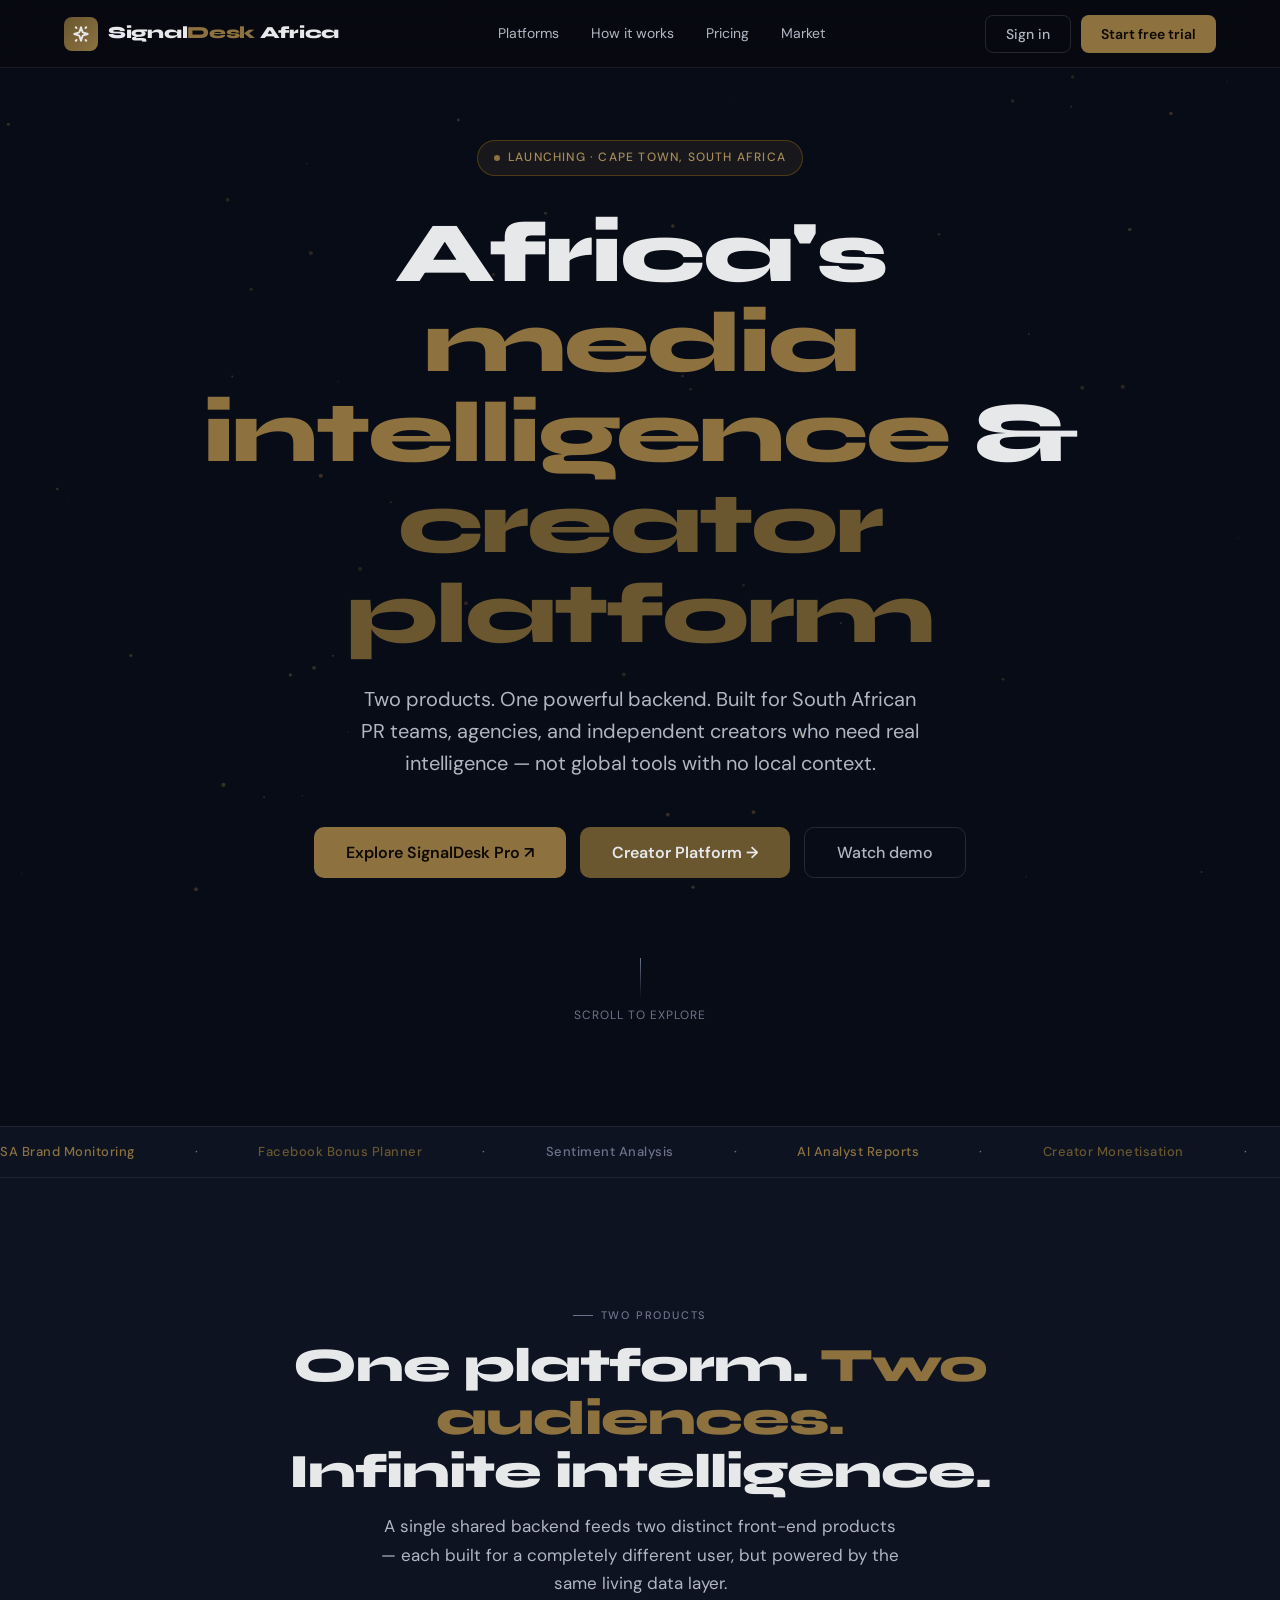
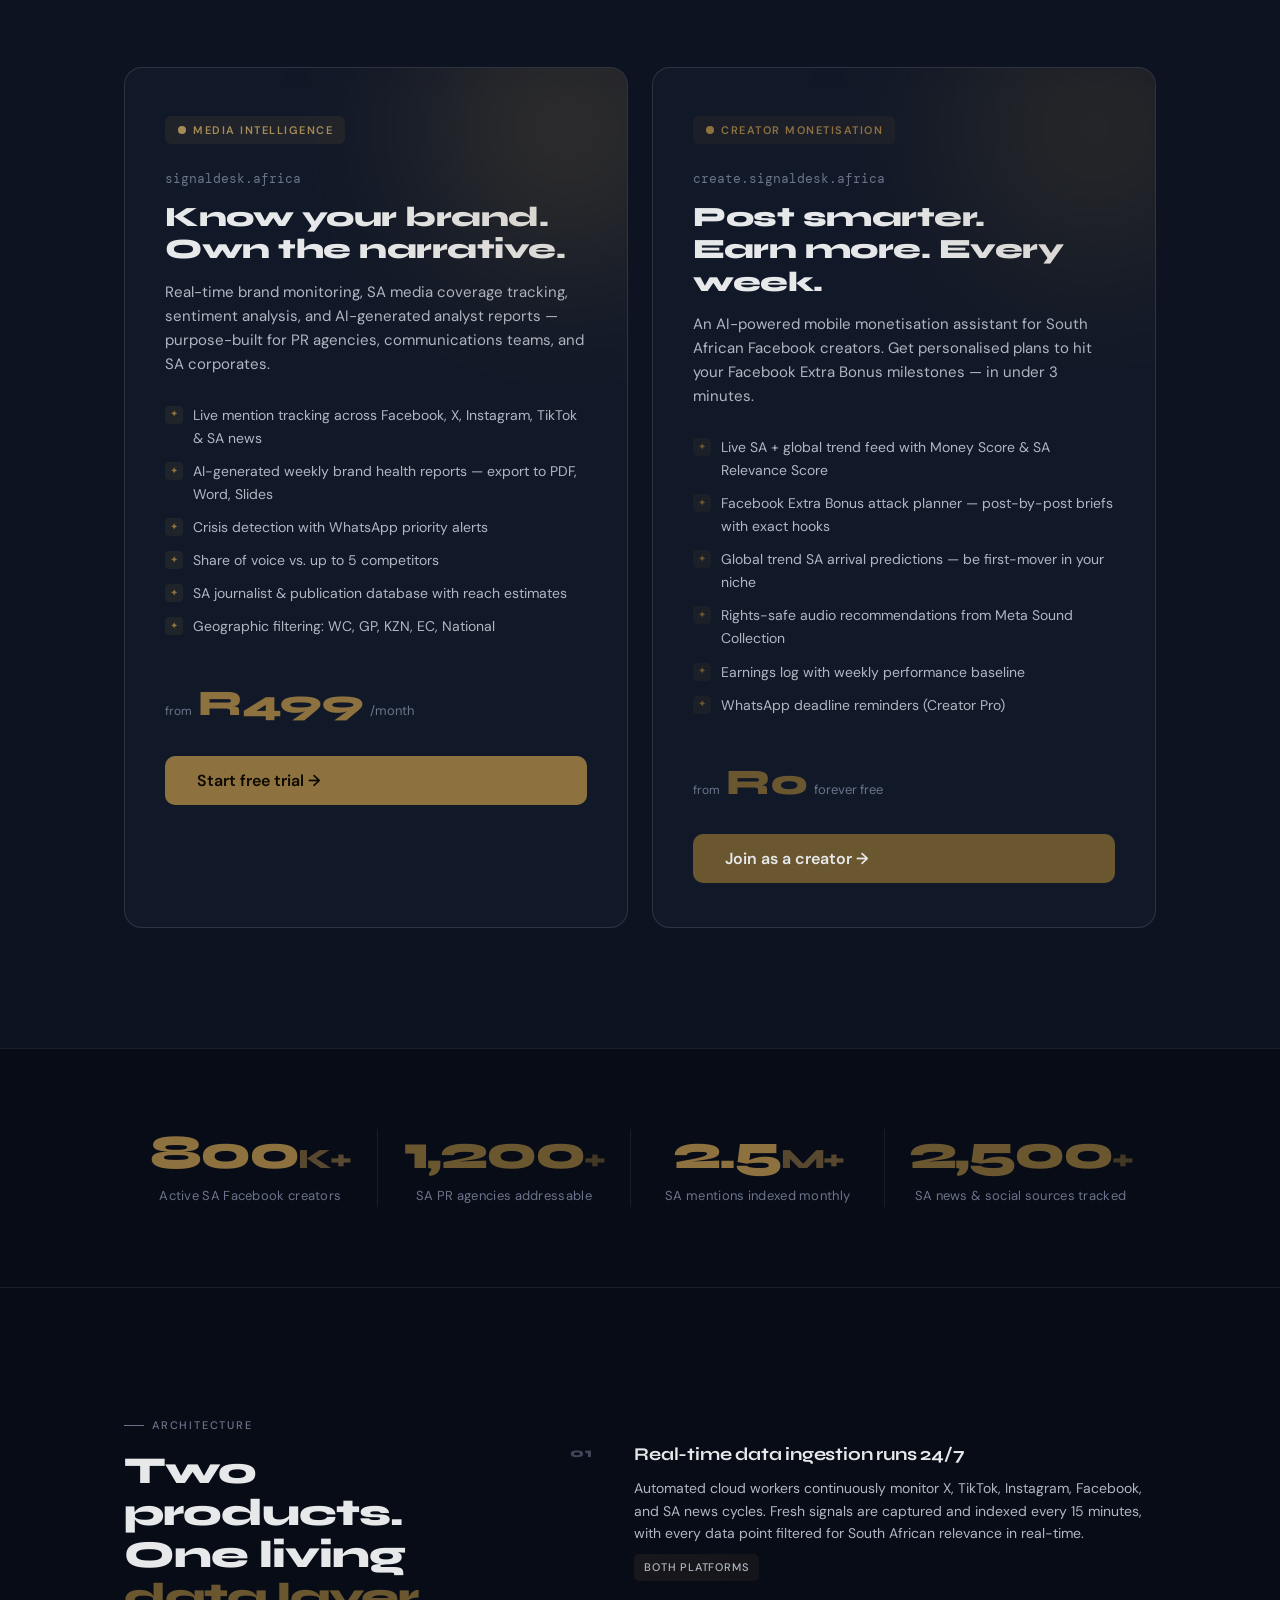
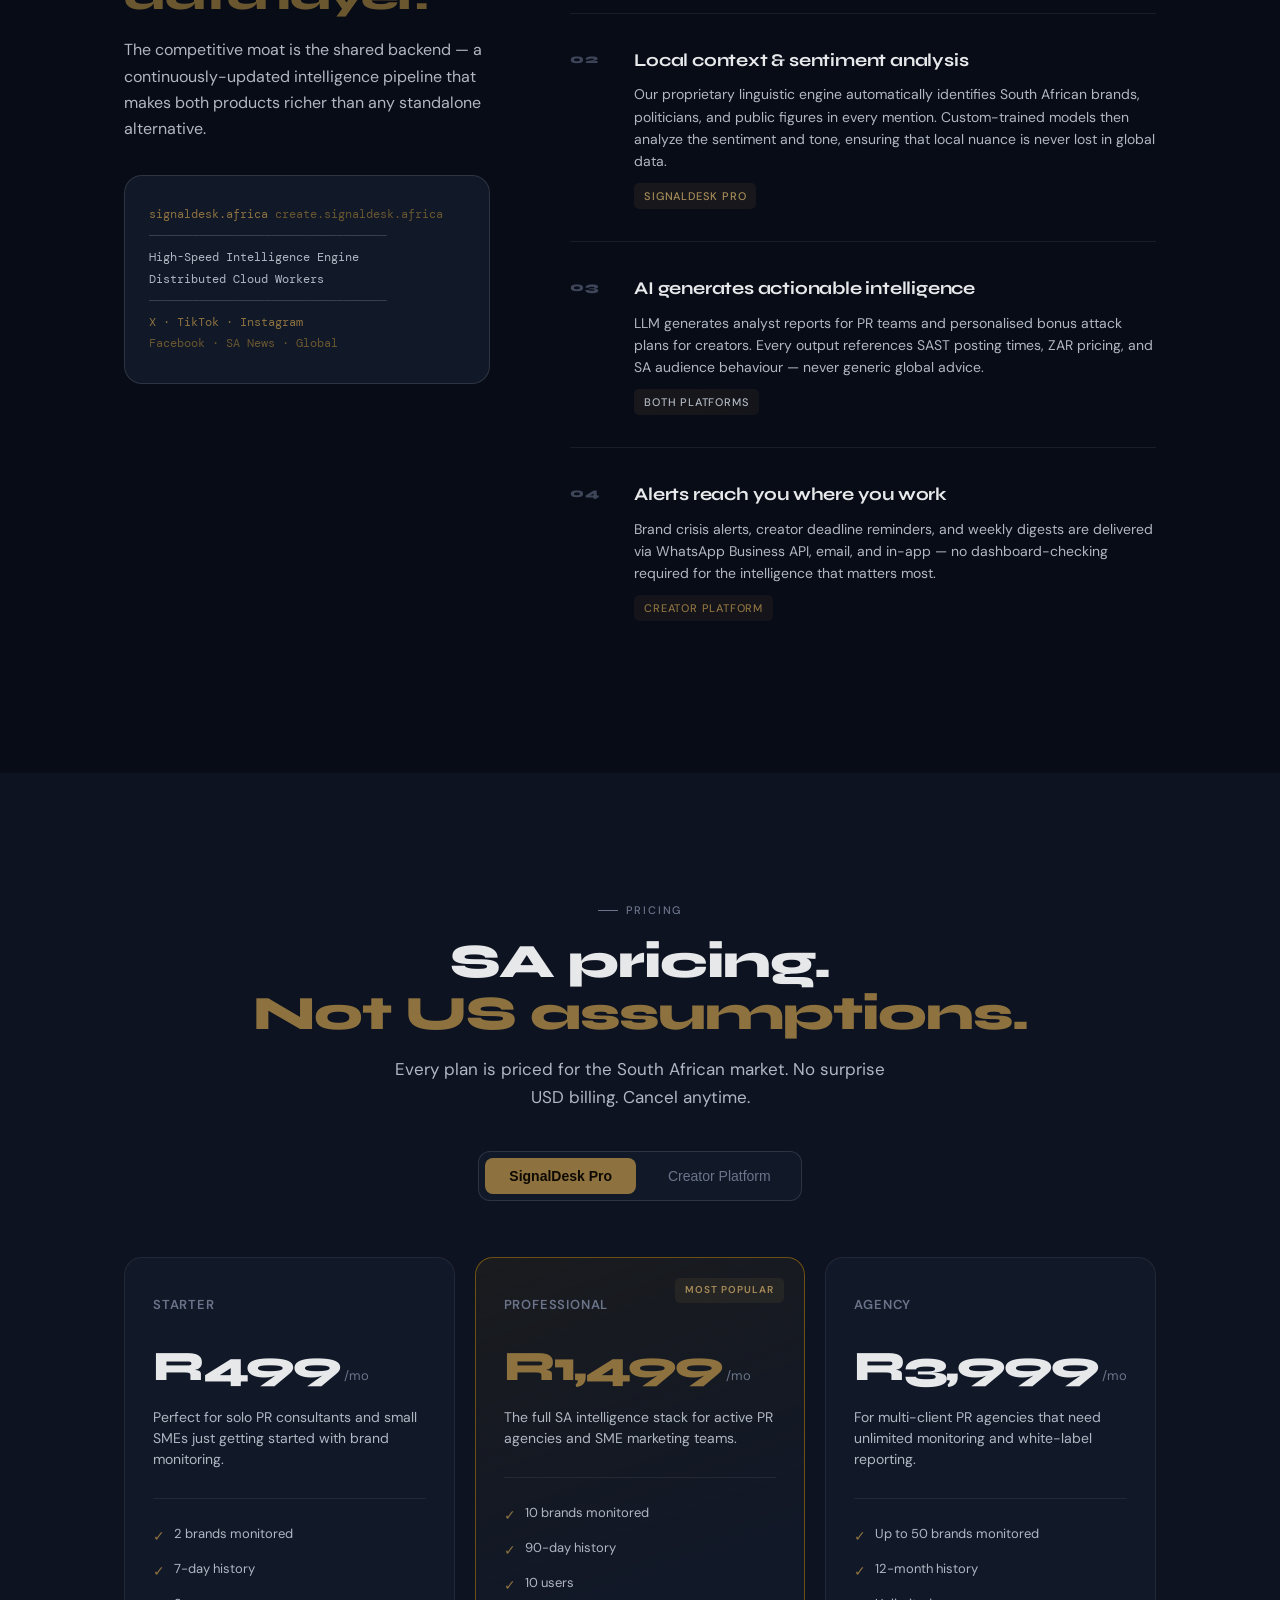
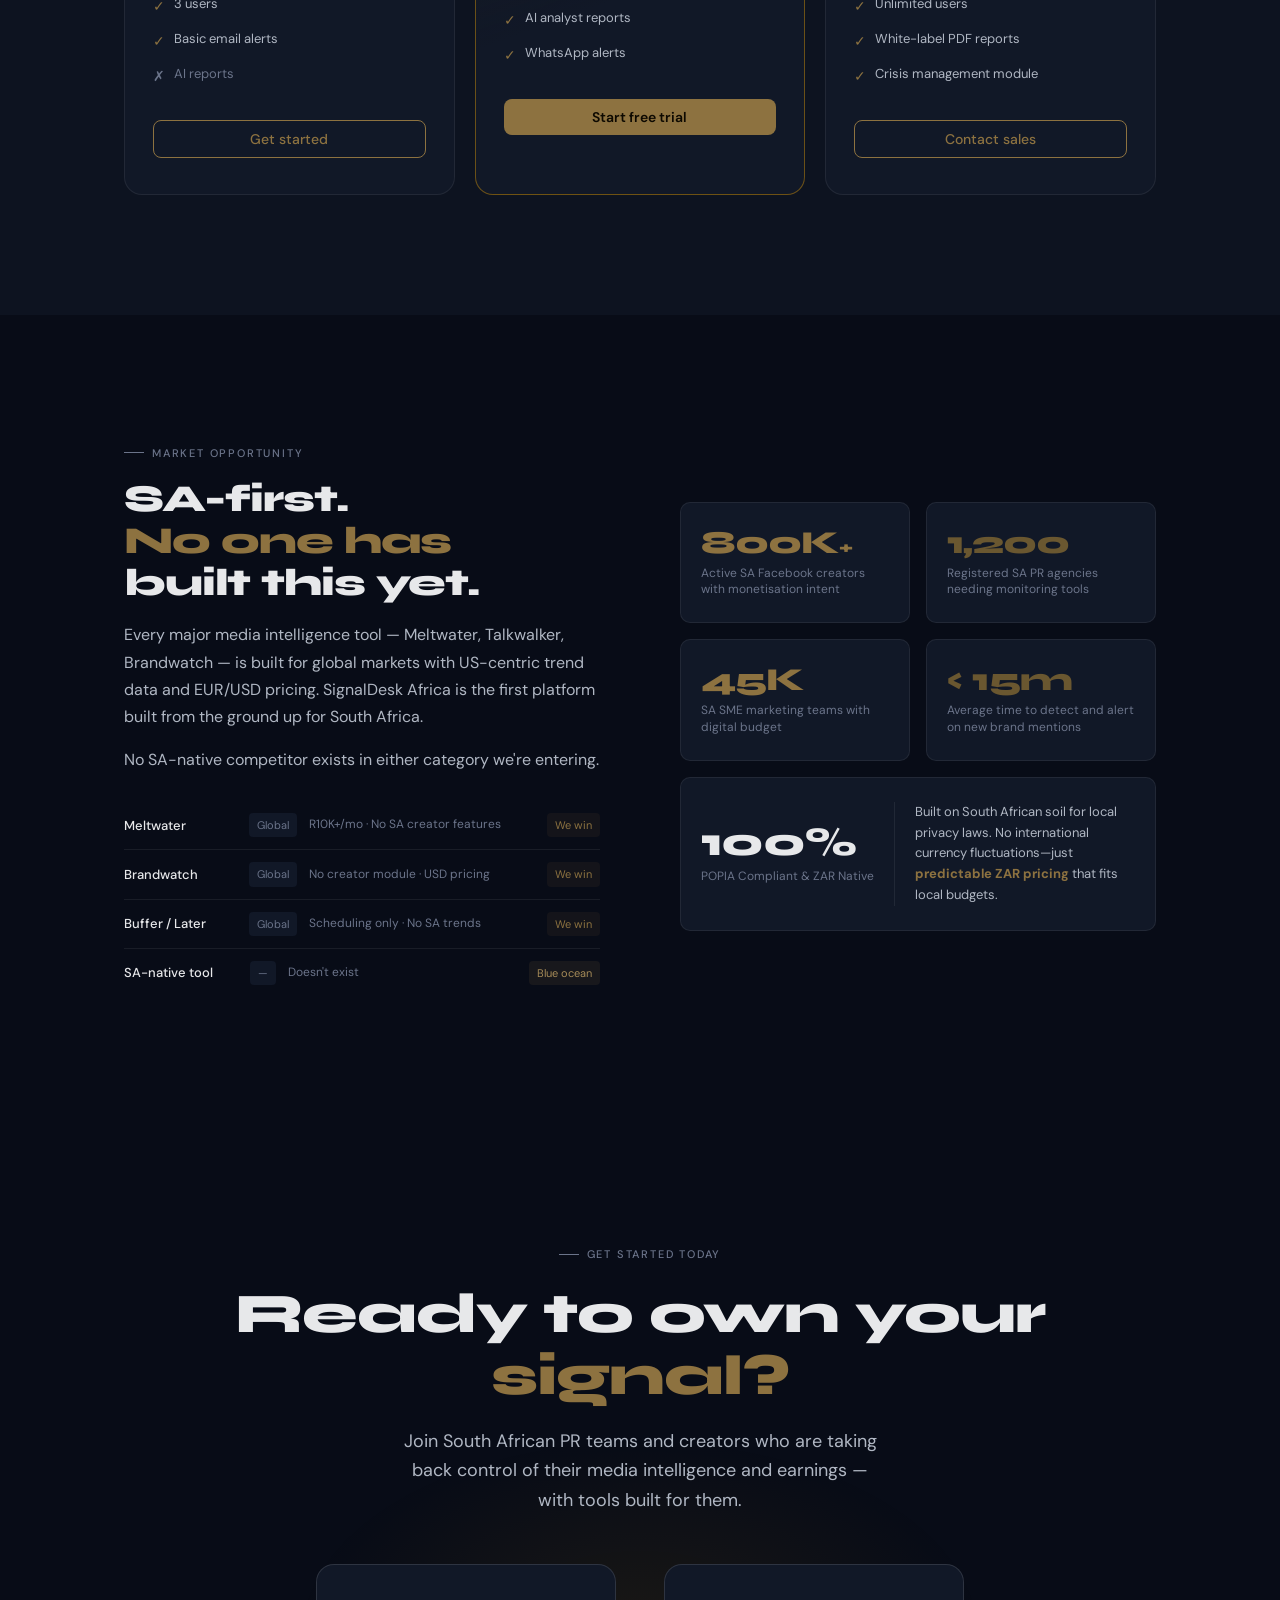
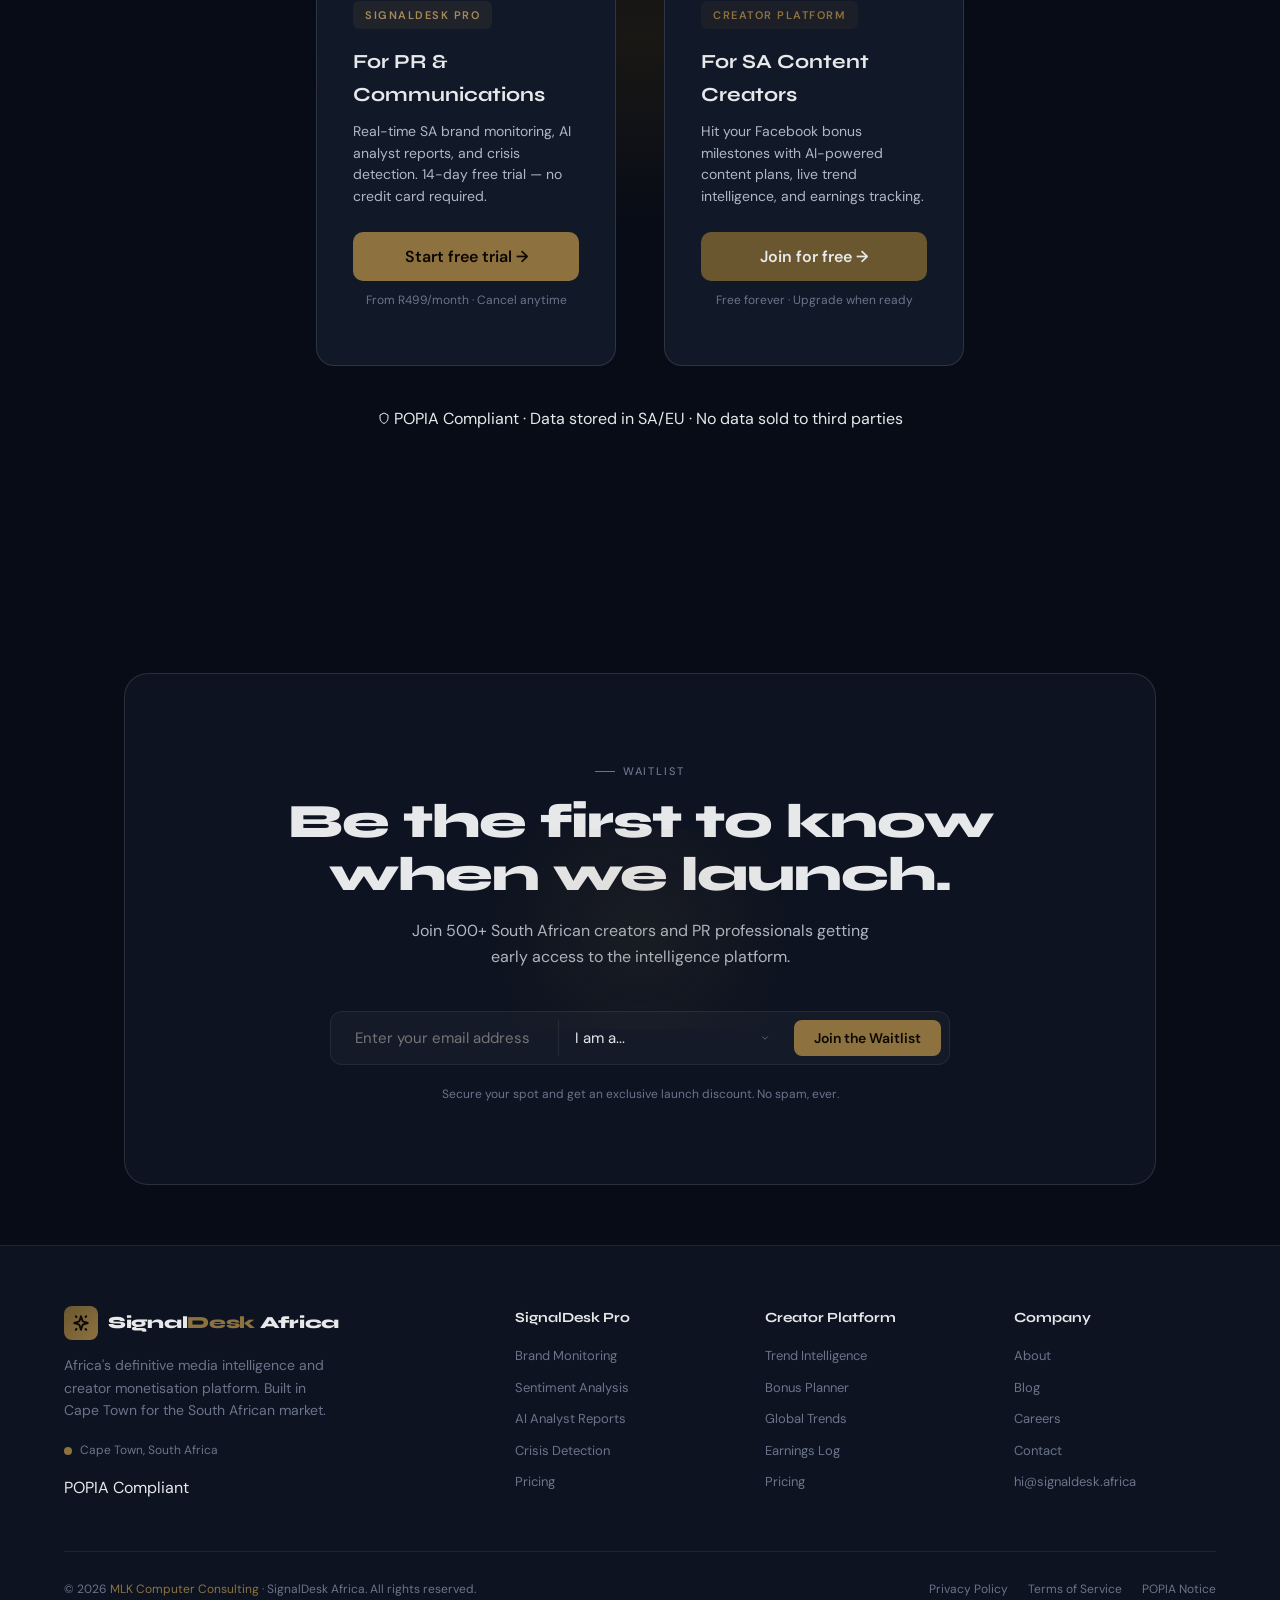
==== commit 30d5d111: "feat: integrate PostHog analytics, update waitlist form, and adjust pricing." ====
--- a/index.html
+++ b/index.html
@@ -7,6 +7,13 @@
 <link rel="preconnect" href="https://fonts.googleapis.com">
 <link href="https://fonts.googleapis.com/css2?family=Syne:wght@400;600;700;800&family=DM+Sans:ital,wght@0,300;0,400;0,500;1,300&family=DM+Mono:wght@400;500&display=swap" rel="stylesheet">
 <link rel="stylesheet" href="style.css">
+<script>
+    !function(t,e){var o,n,p,r;e.__SV||(window.posthog=e,e._i=[],e.init=function(i,s,a){function g(t,e){var o=e.split(".");2==o.length&&(t=t[o[0]],e=o[1]),t[e]=function(){t.push([e].concat(Array.prototype.slice.call(arguments,0)))}}(p=t.createElement("script")).type="text/javascript",p.crossOrigin="anonymous",p.async=!0,p.src=s.api_host.replace(".i.posthog.com","-assets.i.posthog.com")+"/static/array.js",(r=t.getElementsByTagName("script")[0]).parentNode.insertBefore(p,r);var u=e;for(void 0!==a?u=e[a]=[]:a="posthog",u.people=u.people||[],u.toString=function(t){var e="posthog";return"posthog"!==a&&(e+="."+a),t||(e+=" (stub)"),e},u.people.toString=function(){return u.toString(1)+".people (stub)"},o="init capture register register_once register_for_session unregister unregister_for_session getFeatureFlag getFeatureFlagPayload isFeatureEnabled reloadFeatureFlags updateEarlyAccessFeatureEnrollment getEarlyAccessFeatures on onFeatureFlags onSessionId getSurveys getActiveMatchingSurveys renderSurvey canRenderSurvey getNextSurveyStep identify setPersonProperties group resetGroups setPersonPropertiesForFlags resetPersonPropertiesForFlags setGroupPropertiesForFlags resetGroupPropertiesForFlags reset get_distinct_id getGroups get_session_id get_session_replay_url alias set_config startSessionRecording stopSessionRecording sessionRecordingStarted captureException loadToolbar get_property getSessionProperty createPersonProfile opt_in_capturing opt_out_capturing has_opted_in_capturing has_opted_out_capturing clear_opt_in_out_capturing debug".split(" "),n=0;n<o.length;n++)g(u,o[n]);e._i.push([i,s,a])},e.__SV=1)}(document,window.posthog||[]);
+    posthog.init('phc_kwddAWeNuPjCf85uMRxFLujZaRfHtyUPBPZQv72UK2be', {
+        api_host: 'https://eu.i.posthog.com',
+        defaults: '2026-01-30'
+    });
+</script>
 </head>
 <body>
 
@@ -448,7 +455,7 @@
         <h3>For PR & Communications</h3>
         <p>Real-time SA brand monitoring, AI analyst reports, and crisis detection. 14-day free trial — no credit card required.</p>
         <button class="btn btn-gold btn-lg" style="width:100%; justify-content:center">Start free trial →</button>
-        <p style="font-size:12px; color:var(--muted); margin-top:10px; text-align:center;">From R299/month · Cancel anytime</p>
+        <p style="font-size:12px; color:var(--muted); margin-top:10px; text-align:center;">From R499/month · Cancel anytime</p>
       </div>
       <div class="cta-card cta-cre">
         <div class="platform-tag" style="background:var(--accent-dim); color:var(--accent-light); margin-bottom:16px;">Creator Platform</div>
@@ -474,11 +481,15 @@
         <h2 class="section-title">Be the first to know<br>when we launch.</h2>
         <p>Join 500+ South African creators and PR professionals getting early access to the intelligence platform.</p>
         
-        <form class="sub-form" action="https://formsubmit.co/hi@mlkcomputer.com" method="POST">
-          <input type="text" name="_honey" style="display:none">
-          <input type="hidden" name="_captcha" value="false">
-          <input type="hidden" name="_subject" value="New Waitlist Lead: SignalDesk Africa">
+        <form class="sub-form" name="waitlist" method="POST" data-netlify="true">
           <input type="email" name="email" placeholder="Enter your email address" required>
+          
+          <select name="interest" required>
+            <option value="" disabled selected>I am a...</option>
+            <option value="creator">I am a Creator</option>
+            <option value="pro">I am a PR/Comms Professional</option>
+          </select>
+
           <button type="submit" class="btn btn-gold">Join the Waitlist</button>
         </form>
         <p class="sub-note">Secure your spot and get an exclusive launch discount. No spam, ever.</p>
--- a/style.css
+++ b/style.css
@@ -540,17 +540,43 @@
 .sub-card h2 { margin-bottom: 16px; }
 .sub-card p { color: var(--cream-2); margin-bottom: 40px; max-width: 480px; margin-left: auto; margin-right: auto; }
 .sub-form {
-  display: flex; gap: 12px; max-width: 500px; margin: 0 auto 20px;
+  display: flex; gap: 12px; max-width: 620px; margin: 0 auto 20px;
   background: rgba(255,255,255,0.03);
   padding: 8px; border-radius: 12px;
   border: 1px solid var(--border);
-}
-.sub-form input {
+  transition: border-color .3s, box-shadow .3s;
+}
+.sub-form:focus-within {
+  border-color: var(--gold-dark);
+  box-shadow: 0 0 20px rgba(141, 114, 64, 0.1);
+}
+.sub-form input, .sub-form select {
   flex: 1; background: transparent; border: none;
   padding: 0 16px; color: var(--cream);
   font-family: 'DM Sans', sans-serif; font-size: 15px;
-}
-.sub-form input:focus { outline: none; }
+  min-width: 0;
+}
+.sub-form select {
+  border-left: 1px solid var(--border);
+  cursor: pointer;
+  appearance: none;
+  background-image: url("data:image/svg+xml,%3Csvg xmlns='http://www.w3.org/2000/svg' width='10' height='10' viewBox='0 0 24 24' fill='none' stroke='%236B748A' stroke-width='2' stroke-linecap='round' stroke-linejoin='round'%3E%3Cpath d='m6 9 6 6 6-6'/%3E%3C/svg%3E");
+  background-repeat: no-repeat;
+  background-position: right 12px center;
+  padding-right: 32px;
+}
+.sub-form input:focus, .sub-form select:focus { outline: none; }
+.sub-form select option { background: var(--ink-2); color: var(--cream); }
+
+@media (max-width: 600px) {
+  .sub-form { flex-direction: column; padding: 12px; gap: 8px; }
+  .sub-form input, .sub-form select { 
+    height: 48px; border: 1px solid var(--border); border-radius: 8px; 
+    width: 100%;
+  }
+  .sub-form select { border-left: 1px solid var(--border); }
+  .sub-form button { width: 100%; height: 48px; justify-content: center; }
+}
 .sub-note { font-size: 12px !important; color: var(--muted) !important; margin-bottom: 0 !important; }
 
 /* ── HIDDEN PLATFORM PANELS ── */
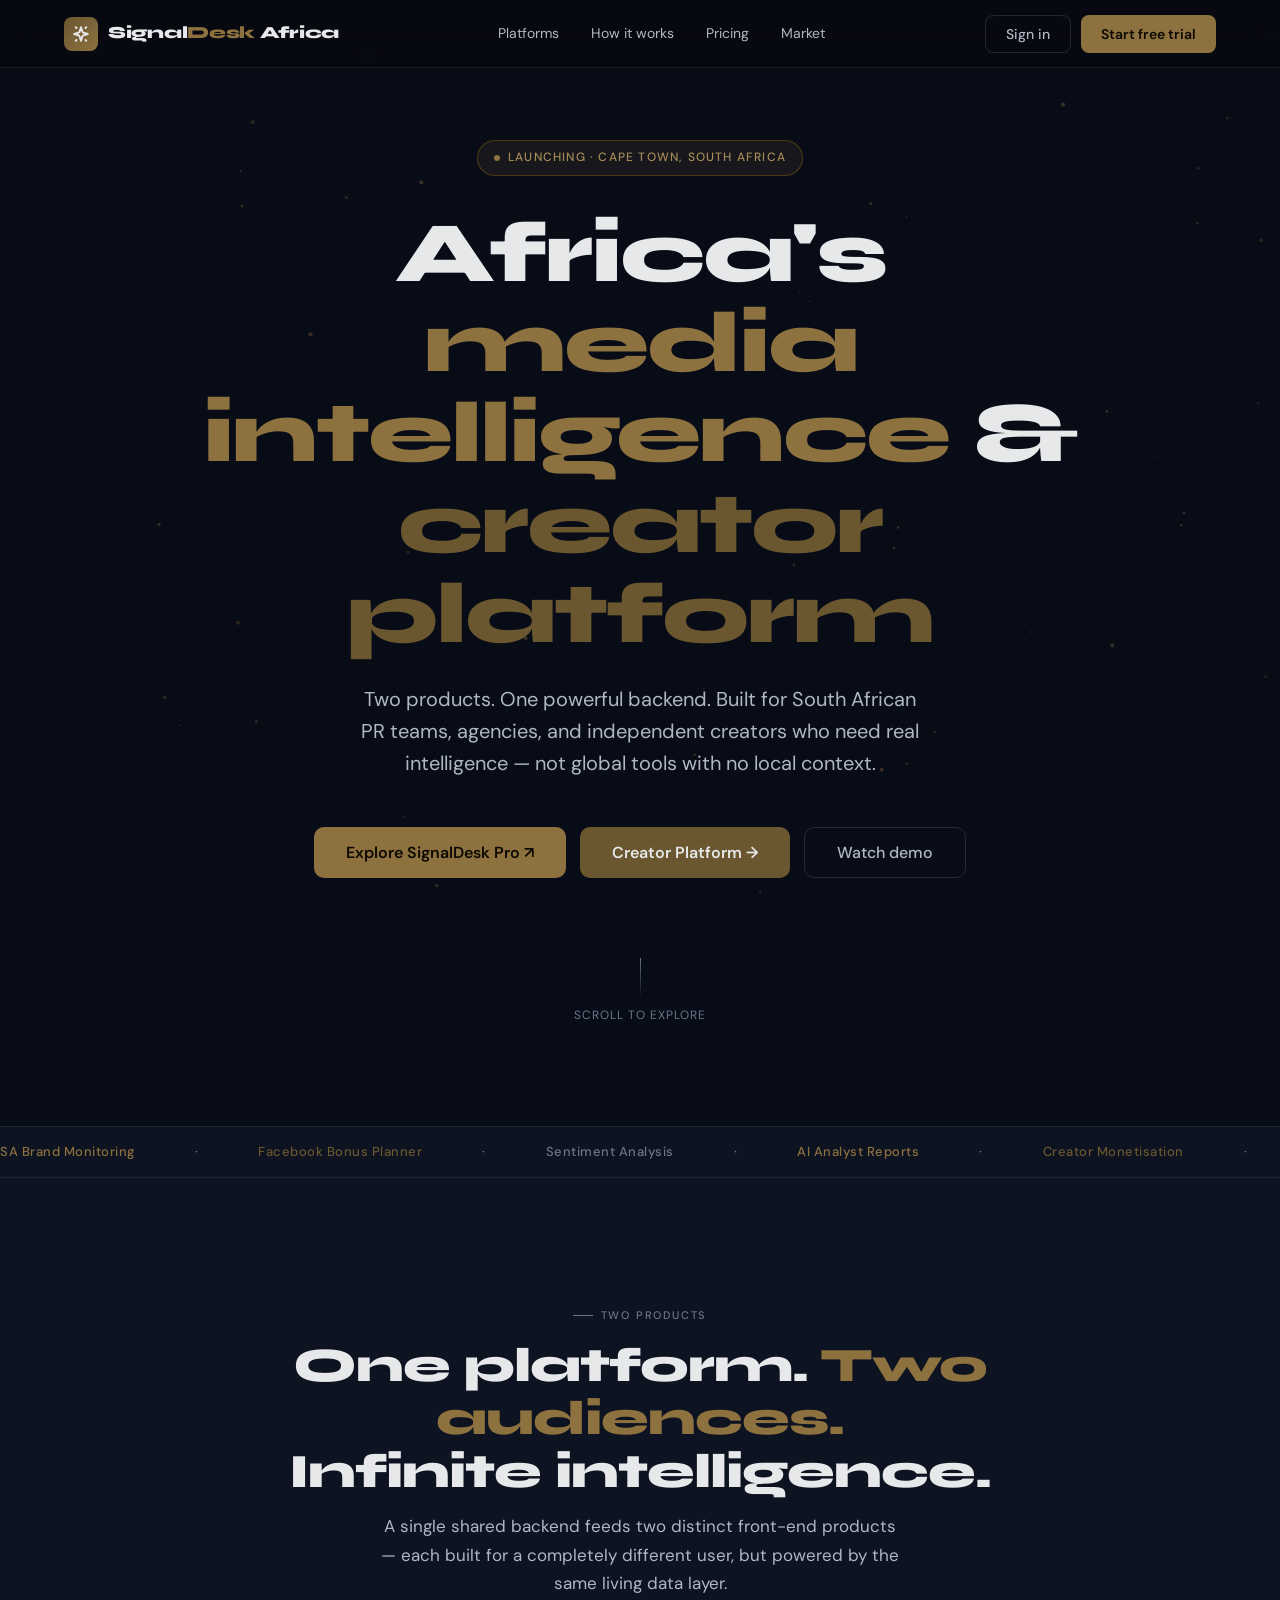
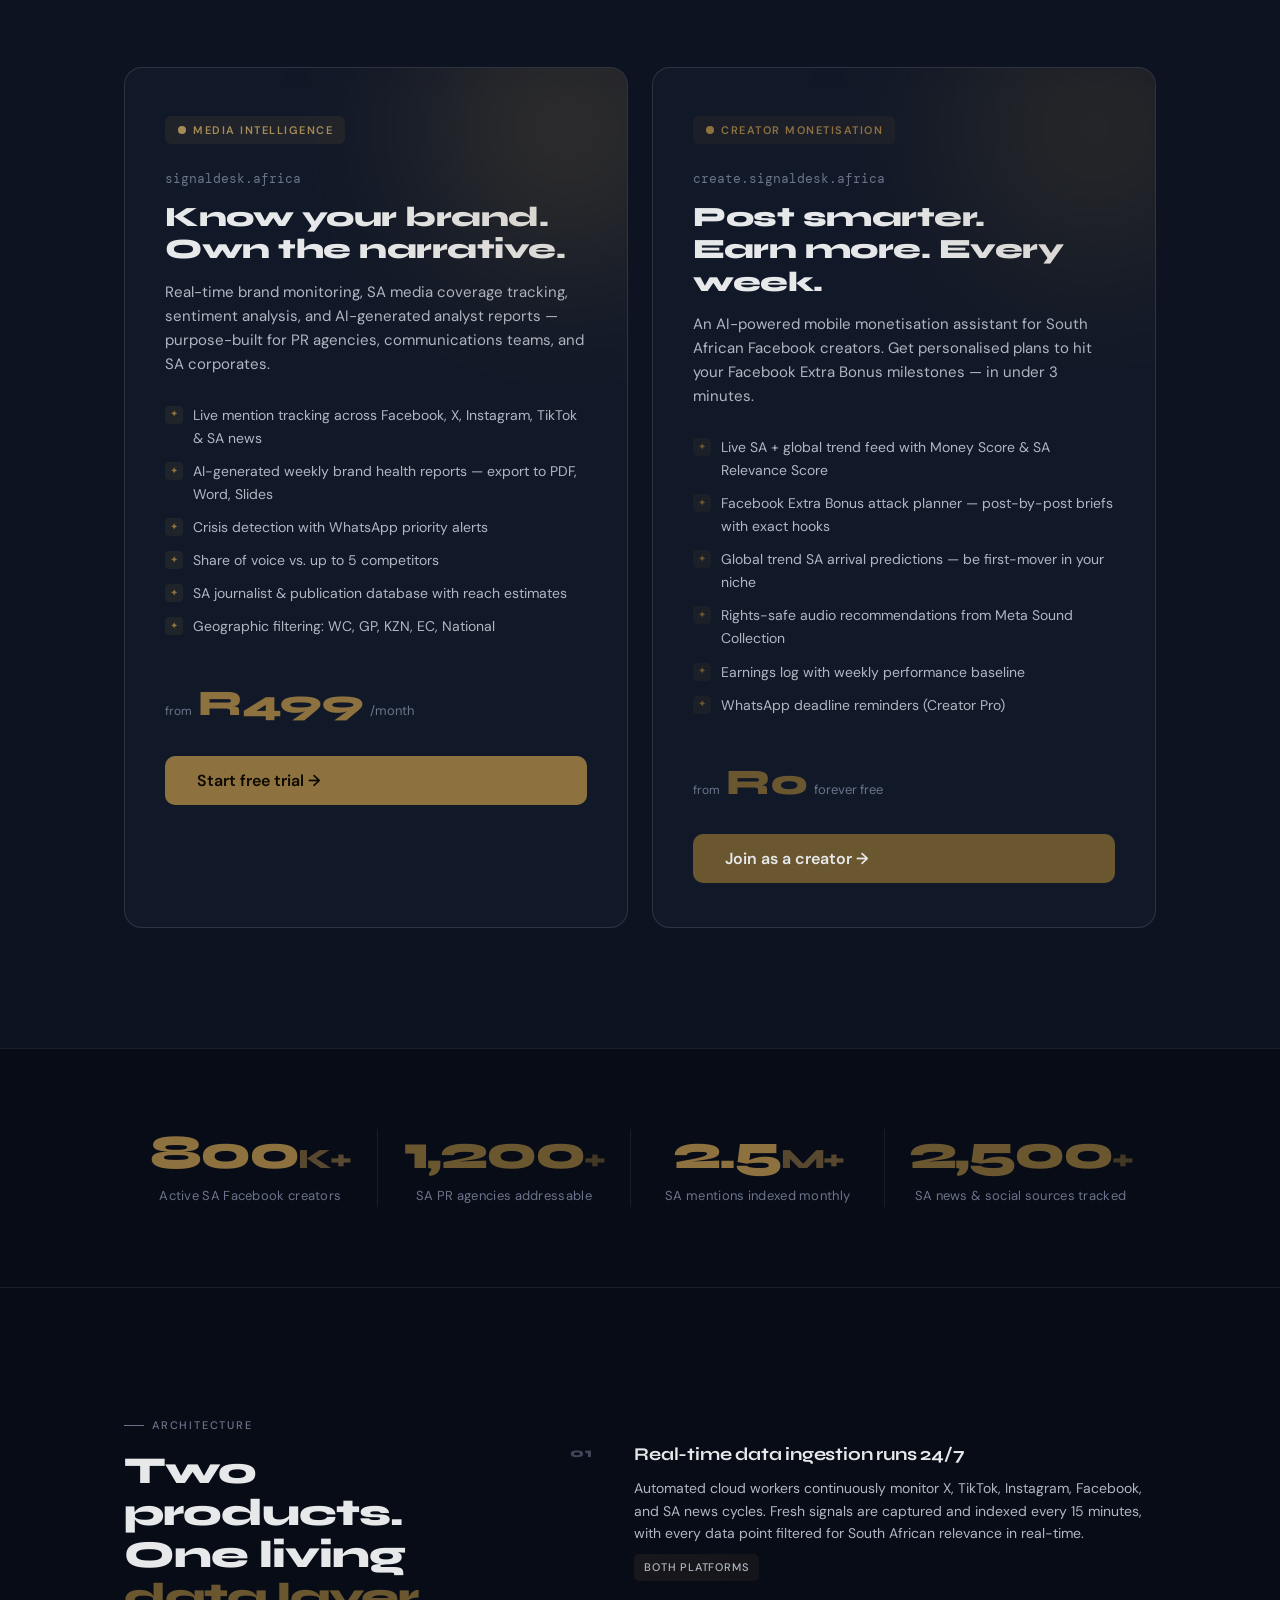
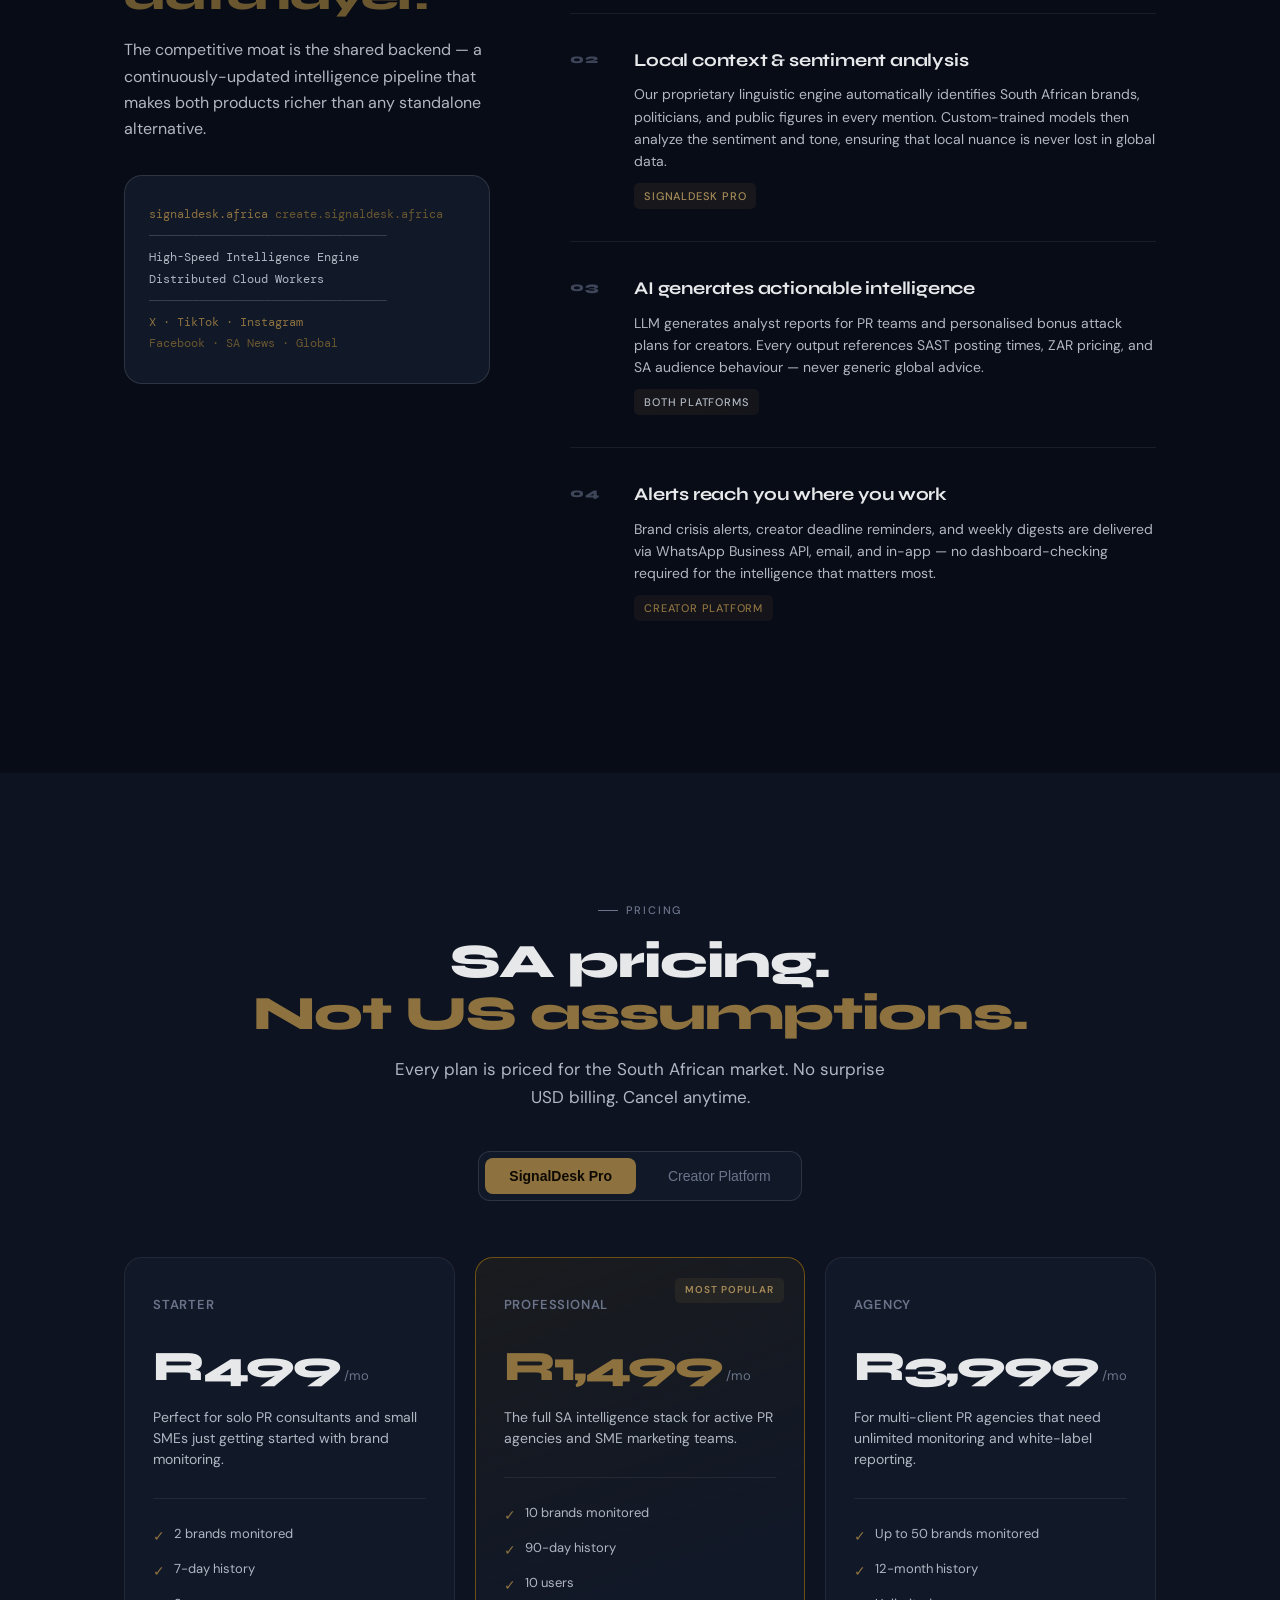
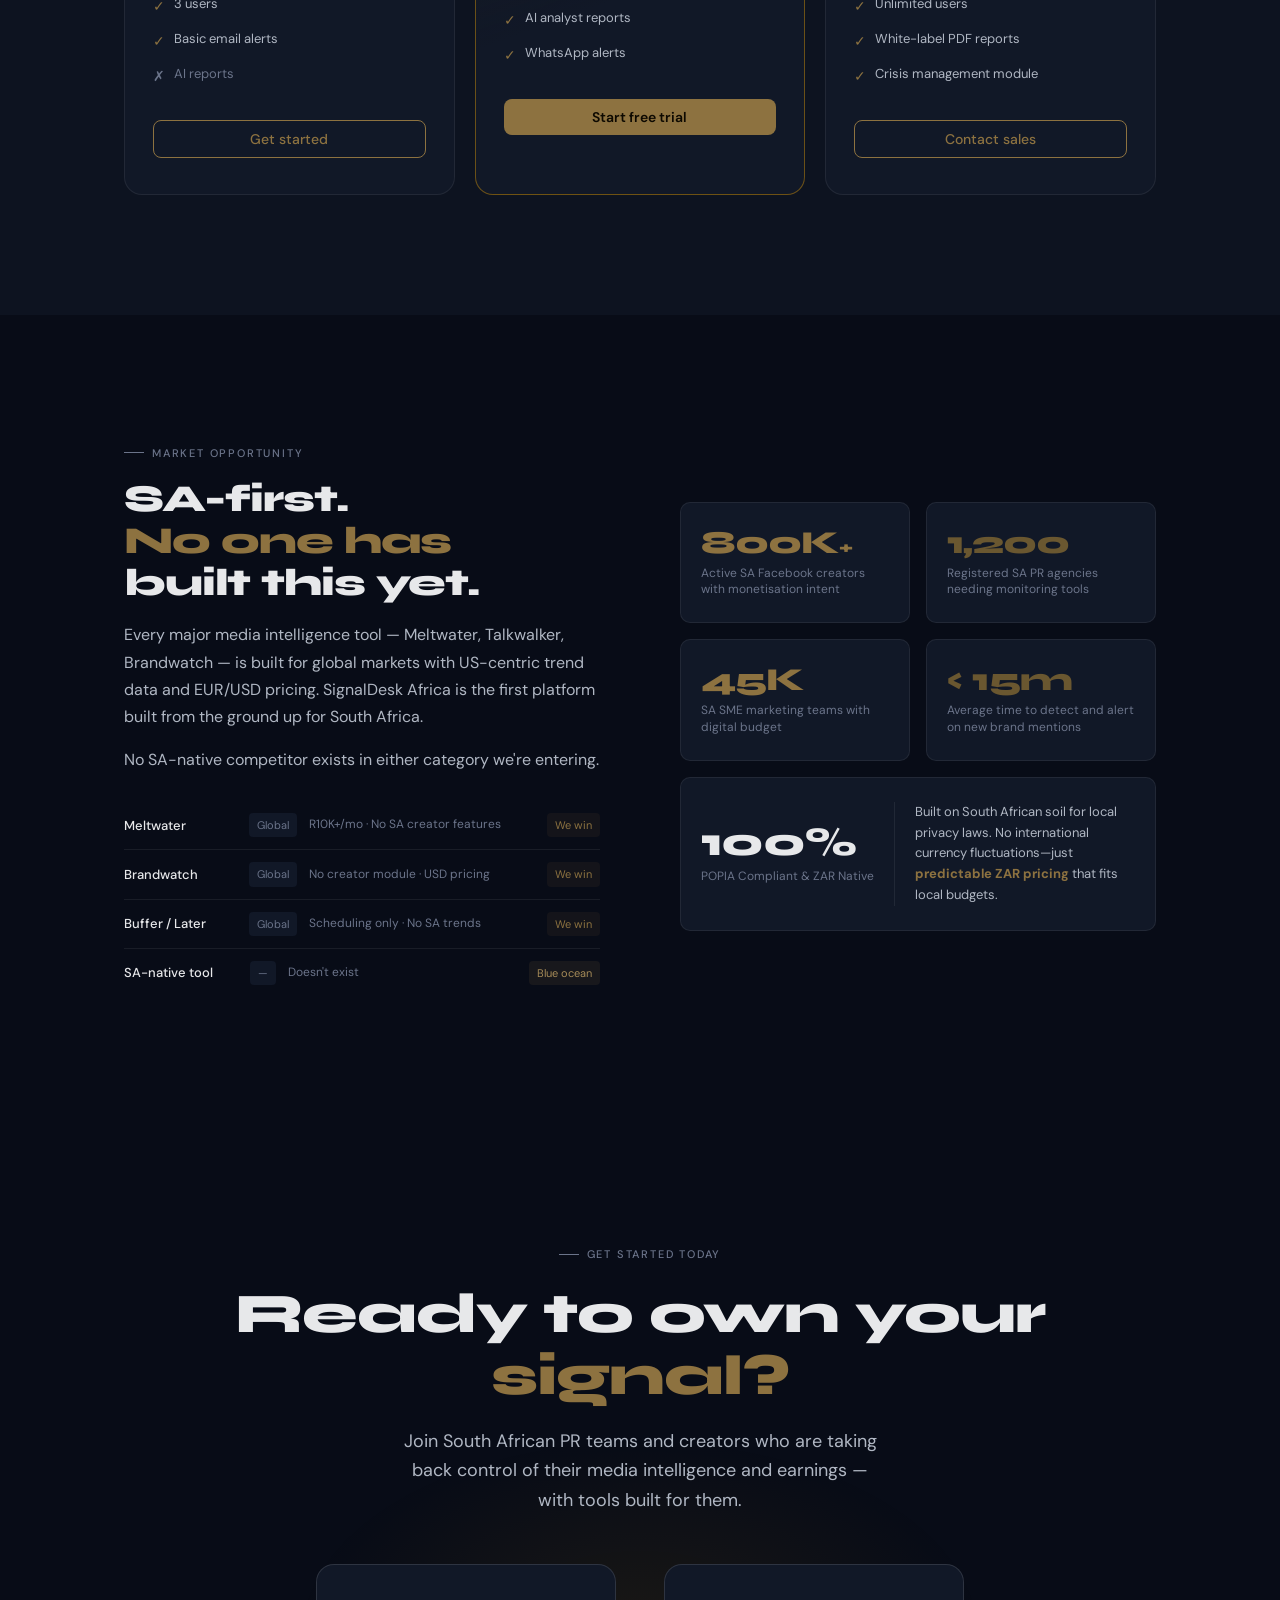
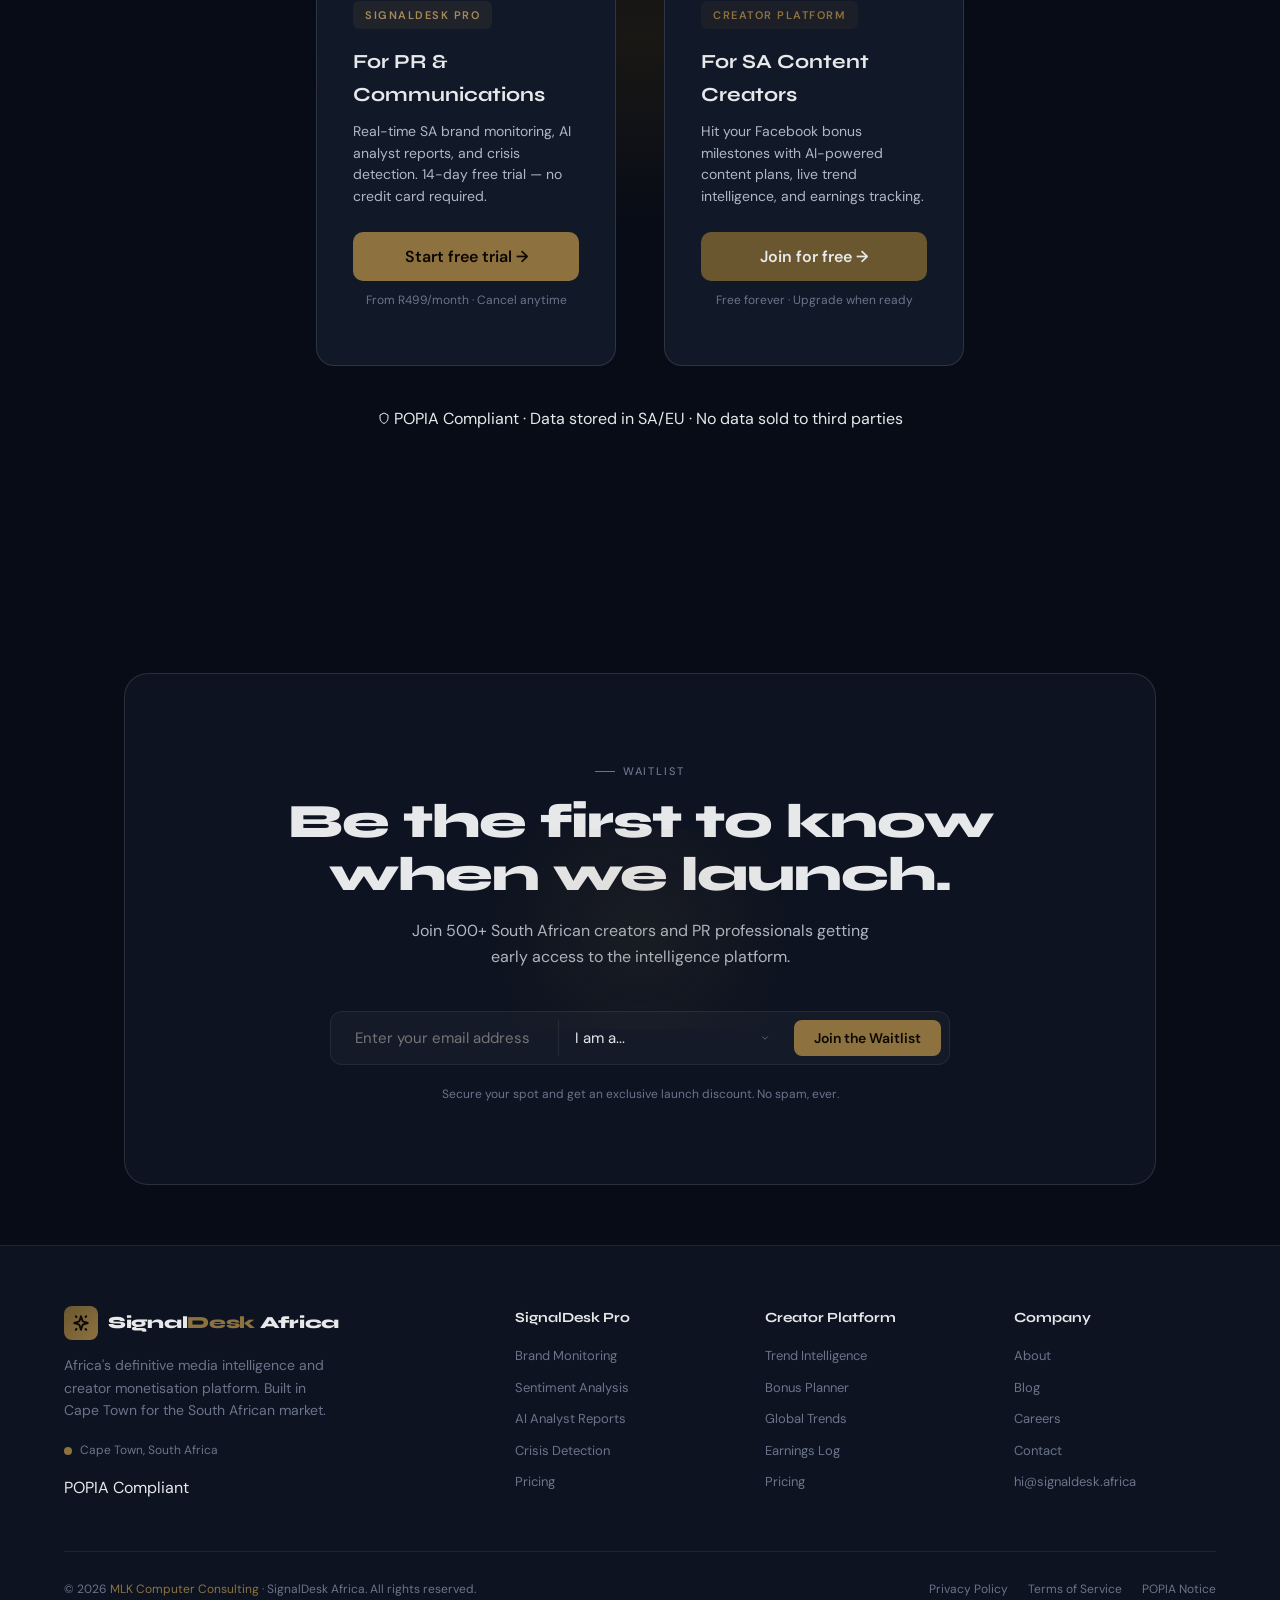
==== commit 27f00ab6: "feat: implement custom thank you page and redirect waitlist form submission" ====
--- a/index.html
+++ b/index.html
@@ -481,7 +481,7 @@
         <h2 class="section-title">Be the first to know<br>when we launch.</h2>
         <p>Join 500+ South African creators and PR professionals getting early access to the intelligence platform.</p>
         
-        <form class="sub-form" name="waitlist" method="POST" data-netlify="true">
+        <form class="sub-form" name="waitlist" method="POST" data-netlify="true" action="/thankyou.html">
           <input type="email" name="email" placeholder="Enter your email address" required>
           
           <select name="interest" required>
